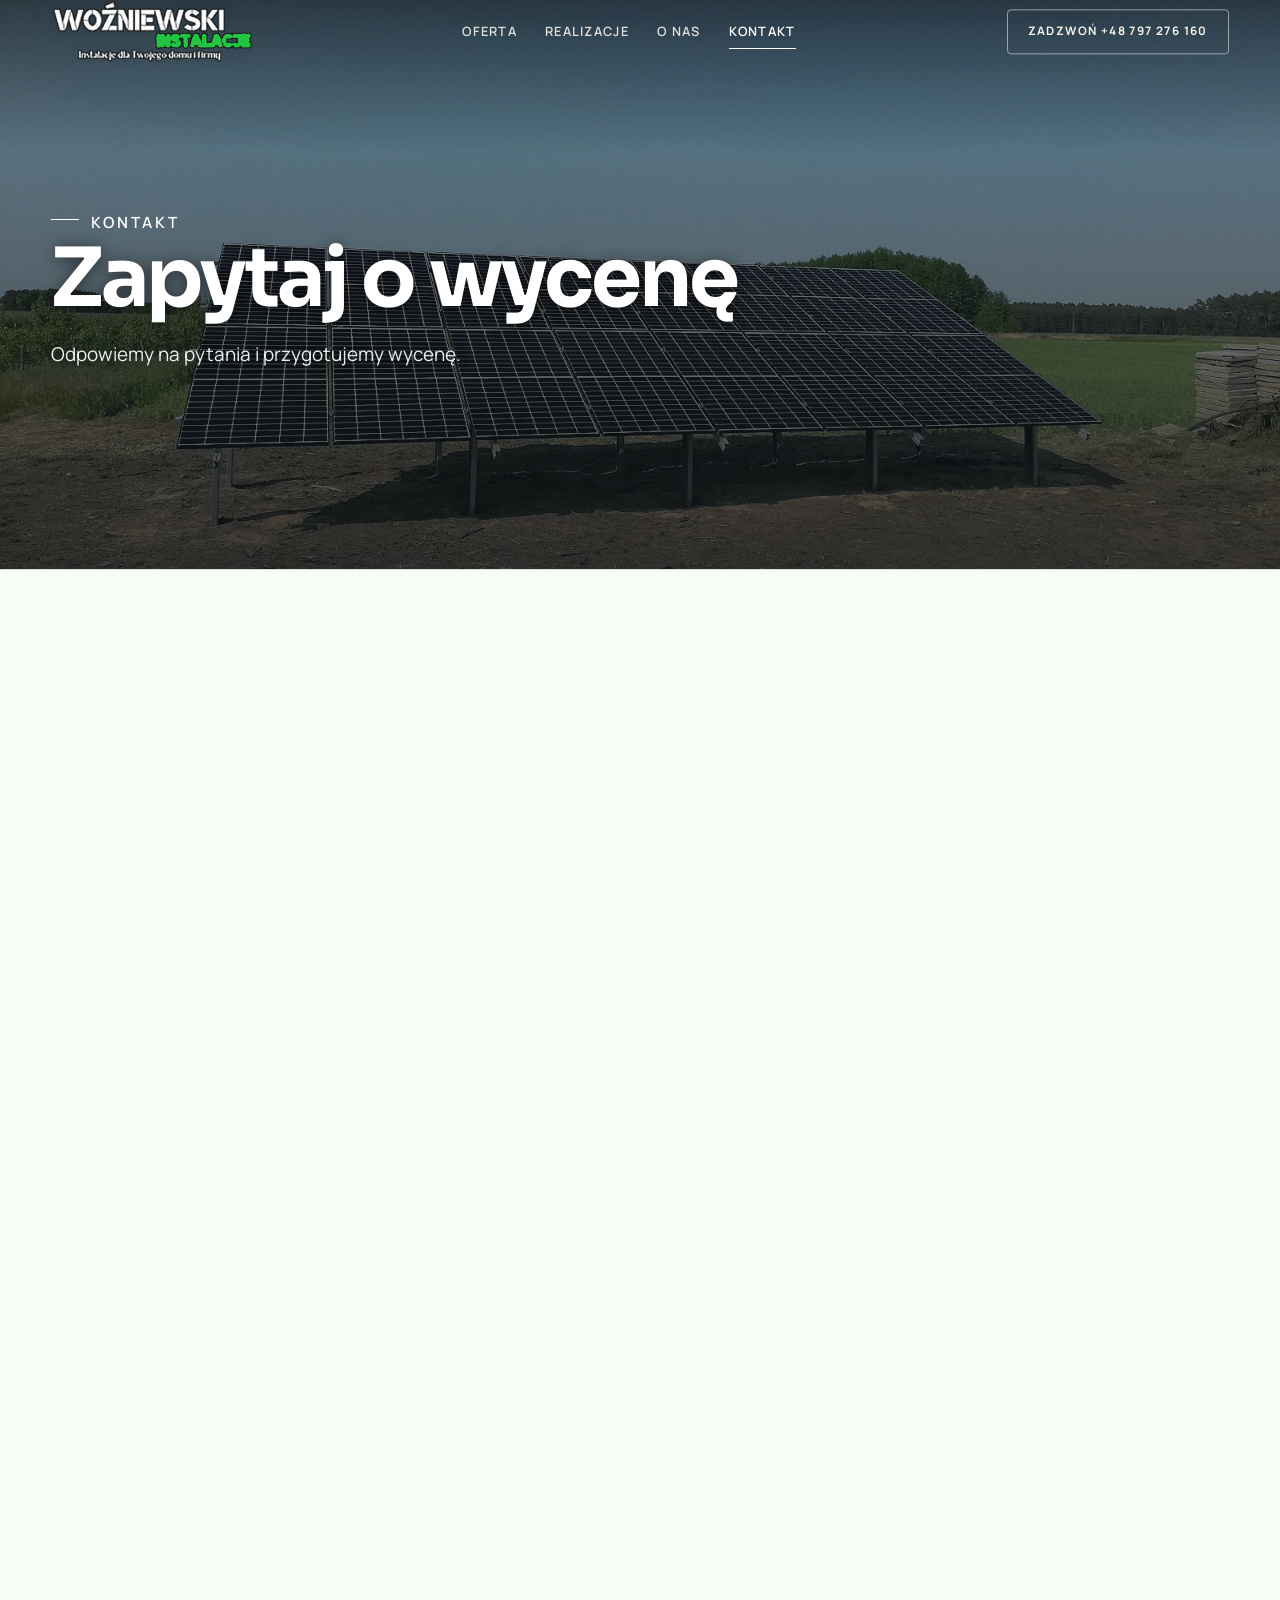
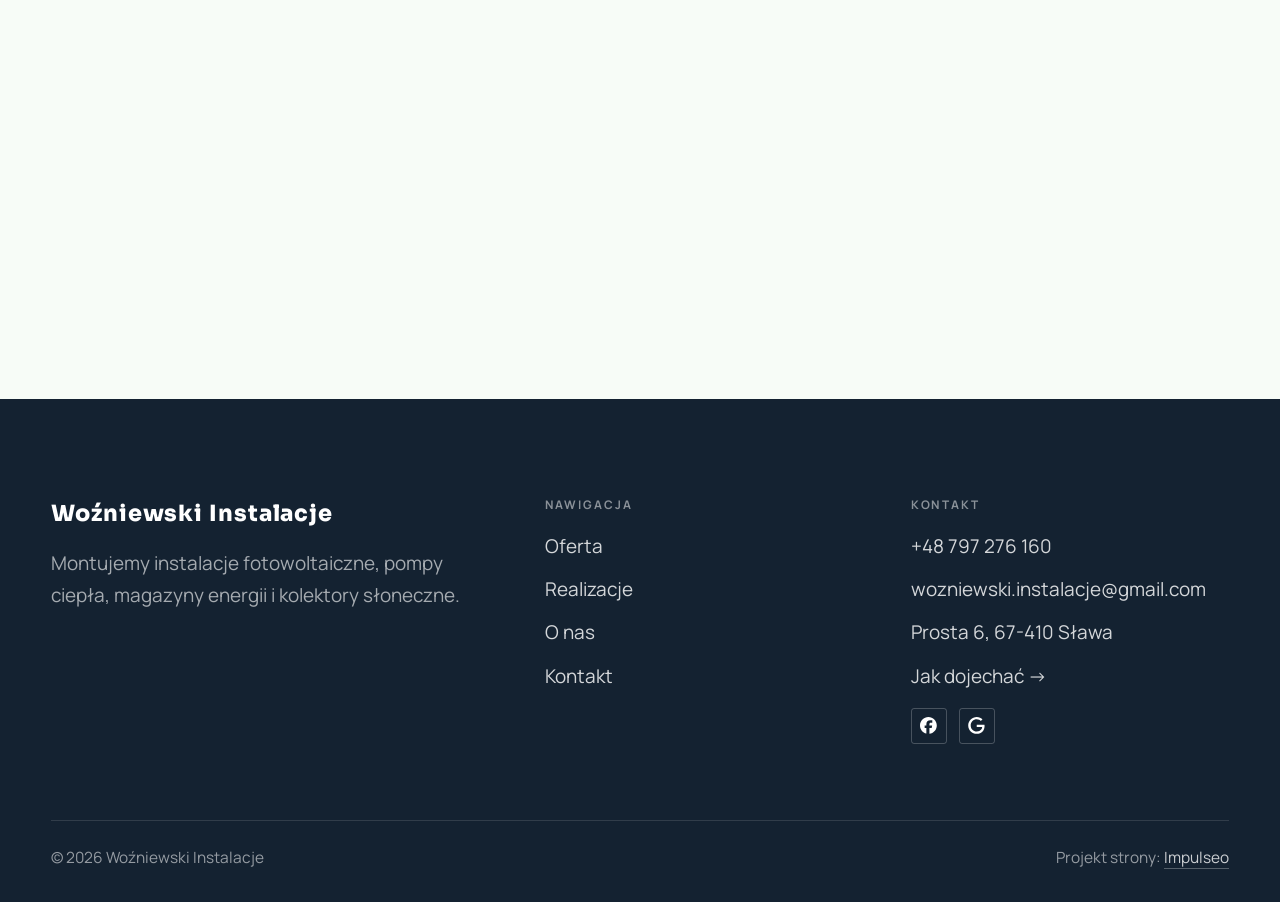
==== kontakt.html @ 1b3722be "Strona demo: wozniewski-instalacje-fotowoltaika-pompy-ciepla-kolektory-sloneczne-ogrzewa" ====
<!DOCTYPE html>
<html lang="pl">
<head>
<meta charset="UTF-8">
<meta name="viewport" content="width=device-width, initial-scale=1.0">
<title>Kontakt - Woźniewski Instalacje</title>
<meta name="description" content="Kontakt Woźniewski Instalacje - Prosta 6, 67-410 Sława">
<link rel="canonical" href="https://kris20032.github.io/wozniewski-instalacje-fotowoltaika-pompy-ciepla-kolektory-sloneczne-ogrzewa/kontakt.html">
<meta name="robots" content="noindex, nofollow">
<meta property="og:type" content="website">
<meta property="og:locale" content="pl_PL">
<meta property="og:site_name" content="Woźniewski Instalacje">
<meta property="og:title" content="Kontakt - Woźniewski Instalacje">
<meta property="og:description" content="Kontakt Woźniewski Instalacje - Prosta 6, 67-410 Sława">
<meta property="og:url" content="https://kris20032.github.io/wozniewski-instalacje-fotowoltaika-pompy-ciepla-kolektory-sloneczne-ogrzewa/kontakt.html">
<meta property="og:image" content="https://kris20032.github.io/wozniewski-instalacje-fotowoltaika-pompy-ciepla-kolektory-sloneczne-ogrzewa/img/og.jpg">
<meta property="og:image:width" content="1200">
<meta property="og:image:height" content="630">
<meta name="twitter:card" content="summary_large_image">
<link rel="preconnect" href="https://fonts.googleapis.com">
<link rel="preconnect" href="https://fonts.gstatic.com" crossorigin>
<link href="https://fonts.googleapis.com/css2?family=Sora:wght@600;700;800&family=Manrope:wght@400;500;600&display=swap" rel="stylesheet">
<link rel="stylesheet" href="assets/styles.css?v=8c562452">
</head>
<body>

<header class="nav">
  <div class="wrap nav-inner">
    <a class="brand brand-has-logo" href="index.html"><img class="brand-logo" src="img/logo.png" alt="Woźniewski Instalacje" width="656" height="208" decoding="async"></a>
    <nav class="nav-links">
      <a href="oferta.html">Oferta</a>
      <a href="realizacje.html">Realizacje</a>
      <a href="o-nas.html">O nas</a>
      <a href="kontakt.html" class="active" aria-current="page">Kontakt</a>
      <a href="tel:+48797276160" class="btn btn-accent">Zadzwoń +48 797 276 160</a>
    </nav>
    <button class="nav-toggle" aria-label="Menu"><span></span><span></span><span></span></button>
  </div>
</header>

<main>
<section class="pagehead">
  <img src="img/g1.jpg" alt="Woźniewski Instalacje - Zapytaj o wycenę" width="1600" height="1200" decoding="async">
  <div class="wrap">
    <span class="eyebrow">Kontakt</span>
    <h1>Zapytaj o wycenę</h1>
    <p>Odpowiemy na pytania i przygotujemy wycenę.</p>
  </div>
</section>
<section>
  <div class="wrap contact-grid">
    <div class="reveal">
      <span class="eyebrow">Dane kontaktowe</span>
      <h2 style="margin:var(--space-4) 0 var(--space-6)">Woźniewski Instalacje</h2>
      <div class="info-list">
        <div class="info-row"><div class="ic"><svg class="ico-tel" width="16" height="16" viewBox="0 0 24 24" fill="none" aria-hidden="true"><path d="M6.6 10.8a15.5 15.5 0 0 0 6.6 6.6l2.2-2.2a1 1 0 0 1 1-.24 11.4 11.4 0 0 0 3.6.58 1 1 0 0 1 1 1V20a1 1 0 0 1-1 1A17 17 0 0 1 3 4a1 1 0 0 1 1-1h3.5a1 1 0 0 1 1 1c0 1.25.2 2.46.58 3.6a1 1 0 0 1-.25 1l-2.23 2.2Z" fill="currentColor"/></svg></div><div><div class="lbl">Telefon</div><a class="val" href="tel:+48797276160">+48 797 276 160</a></div></div>
        <div class="info-row"><div class="ic"><svg class="ico-mail" width="16" height="16" viewBox="0 0 24 24" fill="none" aria-hidden="true"><rect x="3.2" y="5.5" width="17.6" height="13" rx="1.6" stroke="currentColor" stroke-width="1.6"/><path d="M4 7l8 6 8-6" stroke="currentColor" stroke-width="1.6" stroke-linecap="round" stroke-linejoin="round"/></svg></div><div><div class="lbl">E-mail</div><a class="val" href="mailto:wozniewski.instalacje@gmail.com">wozniewski.instalacje@gmail.com</a></div></div>
        <div class="info-row"><div class="ic"><svg class="ico-pin" width="16" height="16" viewBox="0 0 24 24" fill="none" aria-hidden="true"><path d="M12 21s7-6.1 7-11.5A7 7 0 0 0 5 9.5C5 14.9 12 21 12 21Z" stroke="currentColor" stroke-width="1.6" fill="none"/><circle cx="12" cy="9.5" r="2.4" fill="currentColor"/></svg></div><div><div class="lbl">Adres</div><div class="val">Prosta 6, 67-410 Sława</div></div></div>
      </div>
    </div>
    <div class="reveal">
      <form class="form" action="https://formsubmit.co/wozniewski.instalacje@gmail.com" method="POST">
        <input type="hidden" name="_subject" value="Zapytanie ze strony Woźniewski Instalacje">
        <input type="hidden" name="_captcha" value="false">
        <input type="hidden" name="_template" value="table">
        <div class="fld"><label for="name">Imię / firma</label><input id="name" name="name" type="text" placeholder="np. Jan Kowalski" required></div>
        <div class="fld"><label for="email">E-mail</label><input id="email" name="email" type="email" placeholder="adres@email.pl" required></div>
        <div class="fld"><label for="phone">Telefon</label><input id="phone" name="phone" type="tel" placeholder="+48 ..."></div>
        <div class="fld"><label for="msg">Czego dotyczy zapytanie?</label><textarea id="msg" name="message" placeholder="Napisz krótko, w czym możemy pomóc" required></textarea></div>
        <button type="submit" class="btn btn-accent" style="width:100%;justify-content:center">Wyślij zapytanie <span class="arr">→</span></button>
        <p class="note">Wiadomość trafi bezpośrednio do nas. Można też zadzwonić: +48 797 276 160.</p>
      </form>
    </div>
  </div>
</section>
<section style="padding-top:0">
  <div class="wrap reveal">
    <iframe class="map" title="Woźniewski Instalacje - Sława" src="https://maps.google.com/maps?q=51.8832481%2C16.0622952&z=15&output=embed" loading="lazy" referrerpolicy="no-referrer-when-downgrade"></iframe>
  </div>
</section>
</main>

<footer>
  <div class="wrap">
    <div class="foot-grid">
      <div class="foot-brand">
        <div class="name">Woźniewski Instalacje</div>
        <p>Montujemy instalacje fotowoltaiczne, pompy ciepła, magazyny energii i kolektory słoneczne.</p>
      </div>
      <div class="foot-col">
        <h4>Nawigacja</h4>
        <a href="oferta.html">Oferta</a>
        <a href="realizacje.html">Realizacje</a>
        <a href="o-nas.html">O nas</a>
        <a href="kontakt.html">Kontakt</a>
      </div>
      <div class="foot-col">
        <h4>Kontakt</h4>
        <a href="tel:+48797276160">+48 797 276 160</a>
        <a href="mailto:wozniewski.instalacje@gmail.com">wozniewski.instalacje@gmail.com</a>
        <p>Prosta 6, 67-410 Sława</p>
        <a href="https://maps.google.com/?cid=12516394094490954286&g_mp=Cidnb29nbGUubWFwcy5wbGFjZXMudjEuUGxhY2VzLlNlYXJjaFRleHQQAhgEIAA" target="_blank" rel="noopener">Jak dojechać →</a>
      <div class="foot-soc">
        <a class="soc" href="https://www.facebook.com/profile.php?id=100066319638331" target="_blank" rel="noopener" aria-label="Facebook - Woźniewski Instalacje"><svg viewBox="0 0 24 24" aria-hidden="true" focusable="false"><path d="M9.101 23.691v-7.98H6.627v-3.667h2.474v-1.58c0-4.085 1.848-5.978 5.858-5.978.401 0 .955.042 1.468.103a8.68 8.68 0 0 1 1.141.195v3.325a8.623 8.623 0 0 0-.653-.036 26.805 26.805 0 0 0-.733-.009c-.707 0-1.259.096-1.675.309a1.686 1.686 0 0 0-.679.622c-.258.42-.374.995-.374 1.752v1.297h3.919l-.386 2.103-.287 1.564h-3.246v8.245C19.396 23.238 24 18.179 24 12.044c0-6.627-5.373-12-12-12s-12 5.373-12 12c0 5.628 3.874 10.35 9.101 11.647Z" fill="currentColor"/></svg></a>
        <a class="soc" href="https://maps.google.com/?cid=12516394094490954286&g_mp=Cidnb29nbGUubWFwcy5wbGFjZXMudjEuUGxhY2VzLlNlYXJjaFRleHQQAhgEIAA" target="_blank" rel="noopener" aria-label="Google - Woźniewski Instalacje"><svg viewBox="0 0 24 24" aria-hidden="true" focusable="false"><path d="M12.48 10.92v3.28h7.84c-.24 1.84-.853 3.187-1.787 4.133-1.147 1.147-2.933 2.4-6.053 2.4-4.827 0-8.6-3.893-8.6-8.72s3.773-8.72 8.6-8.72c2.6 0 4.507 1.027 5.907 2.347l2.307-2.307C18.747 1.44 16.133 0 12.48 0 5.867 0 .307 5.387.307 12s5.56 12 12.173 12c3.573 0 6.267-1.173 8.373-3.36 2.16-2.16 2.84-5.213 2.84-7.667 0-.76-.053-1.467-.173-2.053H12.48z" fill="currentColor"/></svg></a>
      </div>
      </div>
    </div>
    <div class="foot-bot">
      <span>© 2026 Woźniewski Instalacje</span>
      <span>Projekt strony: <a class="foot-credit" href="https://impulseo.pl" target="_blank" rel="noopener">Impulseo</a></span>
    </div>
  </div>
</footer>
<div class="sticky-call"><a class="sc-call" href="tel:+48797276160"><svg class="ico-tel" width="16" height="16" viewBox="0 0 24 24" fill="none" aria-hidden="true"><path d="M6.6 10.8a15.5 15.5 0 0 0 6.6 6.6l2.2-2.2a1 1 0 0 1 1-.24 11.4 11.4 0 0 0 3.6.58 1 1 0 0 1 1 1V20a1 1 0 0 1-1 1A17 17 0 0 1 3 4a1 1 0 0 1 1-1h3.5a1 1 0 0 1 1 1c0 1.25.2 2.46.58 3.6a1 1 0 0 1-.25 1l-2.23 2.2Z" fill="currentColor"/></svg> Zadzwoń</a><a class="sc-quote" href="kontakt.html">Zadzwoń po wycenę</a></div>
<div class="demo-wazne" data-do="2026-09-18" data-cykl="3" hidden><svg class="dw-ico" width="13" height="13" viewBox="0 0 24 24" fill="none" aria-hidden="true"><circle cx="12" cy="12" r="8.6" stroke="currentColor" stroke-width="1.8"/><path d="M12 7.2V12l3.3 2" stroke="currentColor" stroke-width="1.8" stroke-linecap="round"/></svg><span class="dw-txt"></span></div>

<script src="assets/main.js"></script>
</body>
</html>
---- assets/styles.css ----
/* ============================================================
   STOLBASZ — premium, architektoniczny B2B fit-out
   Jasna paleta, zero brązu. System wg premium-web-craft.
   Projekt strony: Impulseo (impulseo.pl)
   ============================================================ */

:root{
  /* PALETA — jasna, architektoniczna, chłodna */
  --paper:#f5f7fa;          /* główne tło */
  --paper-2:#e7edf3;        /* sekcje alternatywne (chłodny jasny szary) */
  --paper-3:#e7edf3;        /* delikatne wypełnienia */
  --ink:#142231;            /* tekst główny — chłodny grafit */
  --ink-soft:#2c3e52;       /* nagłówki drugorzędne */
  --muted:#697785;          /* tekst poboczny */
  --line:rgba(20,34,49,.12);/* hairline */
  --accent:#e8a00c;         /* stonowany petrol-slate — jedyny akcent */
  --accent-d:#c47f06;
  --accent-soft:rgba(232,160,12,.10);
  --dark:#142231;           /* sekcje ciemne (stopka/CTA) */

  /* HOVER ZDJĘĆ — JEDEN standard dla całego silnika (decyzja K. 04.08.2026, artefakt z wariantami).
     AKTUALNE (K.+Szymon 09.08.2026, wybór z artefaktu 6 wariantów): zoom 1.05 przy 1.4s -
     przy tak długim czasie mocniejszy kadr NIE skacze, tylko „oddycha". Poprzedni standard
     (1.02 / .55s z 04.08) odbierany jako dynamiczny i szybki.
     Spoczynek lekko przygaszony, ale TYLKO tam, gdzie jest mysz (@media hover:hover) —
     na telefonie zdjęcia zostają w pełnej jasności. */
  --img-zoom:1.05;                   /* K.+Szymon 09.08: wariant F z artefaktu porównawczego */
  --img-rest:brightness(.95) saturate(.99);
  --img-hot:brightness(1.06) saturate(1.05);
  --img-dur:1.4s;                    /* K.+Szymon 09.08 (wariant F): powoli = elegancko */
  --img-ease:cubic-bezier(.16,.84,.44,1);  /* miękki ogon, efekt „oddychania" */

  /* ODSTĘPY — skala 4/8 */
  --space-1:4px; --space-2:8px; --space-3:12px; --space-4:16px; --space-5:24px;
  --space-6:32px; --space-7:48px; --space-8:64px; --space-9:96px; --space-10:128px;

  /* TYPOGRAFIA — fluid clamp() (skala podbita 16.07.2026: większe, czytelniejsze litery — uwaga Adama) */
  --text-sm:clamp(.9rem,.87rem + .12vw,1rem);
  --text-base:clamp(1.08rem,1.04rem + .18vw,1.2rem);
  --text-lg:clamp(1.24rem,1.15rem + .34vw,1.44rem);
  --text-h3:clamp(1.34rem,1.22rem + .55vw,1.66rem);
  --text-h2:clamp(2.1rem,1.66rem + 2.1vw,3.1rem);
  --text-h1:clamp(2.9rem,2.1rem + 4vw,5.1rem);

  /* PROMIENIE — architektoniczne, raczej ostre */
  --r-sm:3px; --r-md:6px; --r-lg:10px;

  /* RUCH */
  --ease:cubic-bezier(.25,.46,.45,.94); --dur:.24s;

  /* CIENIE — miękkie, warstwowe */
  --sh-sm:0 1px 2px rgba(16,24,32,.04), 0 2px 8px rgba(16,24,32,.05);
  --sh-md:0 2px 6px rgba(16,24,32,.05), 0 12px 28px -8px rgba(16,24,32,.12);
  --sh-lg:0 6px 14px rgba(16,24,32,.07), 0 26px 56px -18px rgba(16,24,32,.22);

  --hairline:1px solid var(--line);

  --font-display:'Sora','Manrope',sans-serif;
  --font-body:'Manrope',sans-serif;
}

*{box-sizing:border-box;margin:0;padding:0}
html{scroll-behavior:smooth}
body{
  font-family:var(--font-body);
  font-size:var(--text-base);
  line-height:1.65;
  color:var(--ink);
  background:var(--paper);
  -webkit-font-smoothing:antialiased;
  text-rendering:optimizeLegibility;
}
img{max-width:100%;height:auto;display:block}  /* height:auto = width/height z atrybutów trzyma proporcje (TOP#12) */
a{color:inherit;text-decoration:none}

.wrap{width:min(92%,1180px);margin-inline:auto}
section{padding-block:clamp(52px,6.5vw,96px)}

h1,h2,h3{font-family:var(--font-display);font-weight:700;line-height:1.08;letter-spacing:-.02em;color:var(--ink)}
h1{font-size:var(--text-h1);letter-spacing:-.035em}
h2{font-size:var(--text-h2);letter-spacing:-.025em}
h3{font-size:var(--text-h3)}
/* MIARA — długość wiersza. WCAG 2.2 SC 1.4.8: max 80 znaków; Butterick: 45–90.
   68ch daje realnie 72–78 znaków polskiego tekstu, czyli z zapasem pod granicą.
   Wcześniej limit miał TYLKO <p> — <li>, <blockquote> i <dd> nie miały żadnego,
   i to jedyny powód, dla którego 23 bloki na dwóch oddanych stronach jadą po
   83–106 znaków w wierszu (pomiar 07.08.2026, bramka `miara`).
   ⚠️ Listy i definicje ograniczamy TYLKO bez klasy: `ul`/`ol` z klasą to u nas
   układ (siatki kafli, menu), a nie tekst ciągły — tam miarę wyznacza układ. */
/* 60ch, nie 68ch (K. 10.08): po zmianie fontów na węższe kroje (DM Sans i spółka)
   w 68ch mieściło się ~90 znaków - bramka pikselowa słusznie zgłaszała przekroczenie
   granicy 80. Pomiar na żywej przeglądarce: 60ch = 90 znaków, 53ch = ~78 znaków, czyli normę WCAG 1.4.8. */
:root{ --miara:53ch }
p{max-width:min(100%,var(--miara))}
blockquote,
ul:not([class])>li, ol:not([class])>li,
dl:not([class])>dd{max-width:min(100%,var(--miara))}

/* ⚠️ Świadomie BEZ wyjątku `.tile p,.card p,.svc p{max-width:none}`, choć nasuwa się sam:
   te akapity BYŁY już ograniczone (stare `p{max-width:65ch}`), więc „wyjątek" nie odblokowałby
   niczego nowego — tylko ROZLUŹNIŁ stan sprzed zmiany na wszystkich demach naraz.
   `figcaption` żadna z reguł wyżej nie dotyczy, więc też nie potrzebuje zwolnienia. */

/* ŁAMANIE. `balance` wyrównuje długości wierszy w nagłówku, `pretty` pilnuje ostatniego
   wiersza akapitu, żeby nie został w nim jeden wyraz. Obsługiwane od Chrome 117 /
   Safari 17.5; starsze przeglądarki po prostu ignorują tę własność.
   `text-wrap:pretty` nie występowało dotąd ANI RAZ w silniku ani w repo klientów. */
h1,h2,h3,.lead,.lede{text-wrap:balance}
p,li,blockquote,dd{text-wrap:pretty}

.eyebrow{
  font-family:var(--font-body);
  font-size:var(--text-sm);
  font-weight:600;
  letter-spacing:.18em;
  text-transform:uppercase;
  color:var(--accent);
  display:inline-flex;align-items:center;gap:var(--space-3);
}
/* flex:none + margin-top = kreska trzyma się PIERWSZEJ linii. Wcześniej align-items:center
   centrowało ją względem całego bloku i przy zawinięciu (długi kicker typu
   „…WNĘTRZ · LESZNO · OD 2019") druga linia lądowała z brzydkim wcięciem. */
.eyebrow{align-items:flex-start}
.eyebrow>*,.eyebrow{text-wrap:balance}   /* dlugi kicker lamal sie na sierote typu samo „2019" w drugiej linii */
.eyebrow::before{content:"";width:28px;height:1px;background:var(--accent);display:inline-block;flex:none;margin-top:.62em}

.muted{color:var(--muted)}
.lead{font-size:var(--text-lg);line-height:1.55;color:var(--ink-soft);max-width:50ch}

/* ---------- BUTTONS ---------- */
.btn{
  display:inline-flex;align-items:center;gap:var(--space-2);
  font-weight:600;font-size:var(--text-sm);letter-spacing:.02em;
  padding:var(--space-4) var(--space-6);
  border-radius:var(--r-sm);
  transition:transform var(--dur) var(--ease),box-shadow var(--dur) var(--ease),background var(--dur) var(--ease);
  cursor:pointer;border:1px solid transparent;
}
.btn-accent{background:var(--accent);color:#fff;box-shadow:var(--sh-sm)}
.btn-accent:hover{background:var(--accent-d);transform:translateY(-2px);box-shadow:var(--sh-md)}
.btn-accent:active{transform:translateY(0);box-shadow:var(--sh-sm)}
.btn-ghost{background:transparent;color:var(--ink);border-color:var(--line)}
.btn-ghost:hover{border-color:var(--accent);color:var(--accent);transform:translateY(-2px)}
.btn-light{background:#fff;color:var(--ink);box-shadow:var(--sh-sm)}
.btn-light:hover{transform:translateY(-2px);box-shadow:var(--sh-md)}
.btn .arr{transition:transform var(--dur) var(--ease)}
.btn:hover .arr{transform:translateX(4px)}

/* ---------- NAV ---------- */
.nav{
  position:sticky;top:0;z-index:50;
  background:color-mix(in srgb,var(--paper) 88%,transparent);
  backdrop-filter:saturate(140%) blur(10px);
  border-bottom:var(--hairline);
}
.nav-inner{display:flex;align-items:center;justify-content:space-between;gap:var(--space-5);height:72px}
/* ANTY-NACHODZENIE (K. 05.08.2026): długa nazwa firmy + przycisk z pełnym numerem nie mieściły się w pasku
   i flex ściskał linki PONIŻEJ ich treści - "Kontakt" wchodził na ramkę "Zadzwoń +48 ...". Teraz ustępuje
   nazwa marki (skrót wielokropkiem), a menu i przycisk nigdy się nie kurczą ani nie zachodzą na siebie. */
.brand{display:flex;flex-direction:column;line-height:1;min-width:0;flex:0 1 auto}
.brand .name{font-family:var(--font-display);font-weight:800;font-size:1.35rem;letter-spacing:.04em;white-space:nowrap;overflow:hidden;text-overflow:ellipsis}
.brand .sub{font-size:.62rem;letter-spacing:.34em;text-transform:uppercase;color:var(--muted);margin-top:5px;white-space:nowrap;overflow:hidden;text-overflow:ellipsis}
.nav-links{display:flex;align-items:center;gap:var(--space-6);flex:0 0 auto}
.nav-links a{font-size:var(--text-sm);font-weight:500;color:var(--ink-soft);position:relative;padding-block:4px;white-space:nowrap;transition:color var(--dur) var(--ease)}
.nav-links a::after{content:"";position:absolute;left:0;bottom:0;width:0;height:1.5px;background:var(--accent);transition:width var(--dur) var(--ease)}
.nav-links a:hover,.nav-links a.active{color:var(--ink)}
.nav-links a:hover::after,.nav-links a.active::after{width:100%}
.nav-links .btn{padding:var(--space-2) var(--space-5)}
/* przyciski w nav: właściwy kolor (przebij .nav-links a) + bez podkreślenia */
.nav-links a.btn-accent{color:#fff}
.nav-links a.btn-ghost,.nav-links a.btn-light{color:var(--ink)}
/* CTA w pasku: NIE podkreślenie spod linków menu, ale ten sam przelatujący błysk,
   co na wszystkich innych przyciskach (zgłoszenie K. 13.08.2026 - „na hero jest efekt
   światła przechodzącego przez przycisk, na navbarze go nie ma, a mają być identyczne").
   Reguła `.nav-links a::after` jest silniejsza od `.btn::after`, więc trzeba jej
   geometrię wyzerować i wpisać połysk z nazwy - samo `display:none` gasiło efekt. */
.nav-links a.btn::after{
  display:block;content:"";position:absolute;inset:0;z-index:-1;pointer-events:none;
  width:auto;height:auto;border-radius:inherit;   /* kasuje geometrię podkreślenia (width:0;height:1.5px) */
  background:linear-gradient(100deg,transparent 32%,rgba(255,255,255,.20) 50%,transparent 68%);
  translate:-120% 0}
@media (prefers-reduced-motion:no-preference){
  .nav-links a.btn:hover::after{translate:120% 0;transition:translate .75s var(--mt-ease,cubic-bezier(.16,.84,.44,1))}
}
.nav-toggle{display:none;background:none;border:none;cursor:pointer;flex-direction:column;gap:5px;padding:8px}
.nav-toggle span{width:24px;height:2px;background:var(--ink);transition:var(--dur)}
/* Ciasny zakres MIĘDZY menu mobilnym a pełnym pulpitem: zbijamy odstępy i nazwę marki,
   żeby wszystko zmieściło się naturalnie, zanim w ogóle dojdzie do skracania wielokropkiem. */
@media(max-width:1280px) and (min-width:921px){
  .nav-links{gap:var(--space-4)}
  .nav-links .btn{padding:var(--space-2) var(--space-4)}
  .brand .name{font-size:1.15rem}
}

/* ---------- HERO (split) ---------- */
.hero{position:relative;overflow:hidden;border-bottom:var(--hairline)}
.hero-grid{display:grid;grid-template-columns:1.05fr .95fr;gap:clamp(24px,4vw,60px);align-items:center;
  padding-block:clamp(36px,4.5vw,64px)}
.hero-copy .eyebrow{margin-bottom:var(--space-5)}
.hero-copy h1{margin-bottom:var(--space-5)}
.hero-copy .lead{margin-bottom:var(--space-7)}
.hero-actions{display:flex;flex-wrap:wrap;gap:var(--space-4)}
.hero-art{position:relative;aspect-ratio:4/3;border-radius:var(--r-lg);overflow:hidden;box-shadow:var(--sh-lg)}
.hero-art img{width:100%;height:100%;object-fit:cover}
.hero-art::after{content:"";position:absolute;inset:0;background:linear-gradient(180deg,transparent 55%,rgba(18,24,28,.28))}
.hero-badge{position:absolute;left:var(--space-5);bottom:var(--space-5);z-index:2;
  background:rgba(252,252,251,.94);backdrop-filter:blur(4px);
  border-radius:var(--r-md);padding:var(--space-4) var(--space-5);box-shadow:var(--sh-md);max-width:78%}
.hero-badge strong{display:block;font-family:var(--font-display);font-size:1rem;letter-spacing:-.01em}
.hero-badge span{font-size:var(--text-sm);color:var(--muted)}

/* ---------- HERO duży / kinowy (strona główna) ---------- */
.hero-cine{position:relative;min-height:clamp(560px,82vh,840px);min-height:clamp(560px,82svh,840px);display:flex;align-items:center;overflow:hidden;border-bottom:var(--hairline)}
.hero-cine>img{position:absolute;inset:0;width:100%;height:100%;object-fit:cover;z-index:0}
.hero-cine::after{content:"";position:absolute;inset:0;z-index:1;
  background:linear-gradient(95deg,rgba(13,18,23,.86) 0%,rgba(13,18,23,.64) 32%,rgba(13,18,23,.24) 62%,rgba(13,18,23,.04) 100%)}
.hero-cine .wrap{position:relative;z-index:2;padding-block:var(--space-8)}
.hero-cine .hero-copy{max-width:660px}
.hero-cine .eyebrow{color:#fff;margin-bottom:var(--space-5)}
.hero-cine .eyebrow::before{background:#fff}
.hero-cine h1{color:#fff;margin-bottom:var(--space-5);font-size:clamp(2.9rem,2rem + 4.4vw,5.2rem);text-wrap:balance}
.hero-cine .lead{color:rgba(255,255,255,.92);max-width:48ch;margin-bottom:var(--space-7)}
.hero-cine .hero-actions{display:flex;flex-wrap:wrap;gap:var(--space-4)}
/* NISKIE OKNO (laptop z dokiem i paskami przeglądarki ma ~700-780 px wysokości widoku):
   H1 do 5.2rem + długi lead nie mieściły się i przyciski wypadały POD krawędź ekranu -
   klient widział stronę bez ani jednego CTA. Skalujemy w dół, zamiast przycinać treść. */
@media(min-width:821px) and (max-height:820px){
  .hero-cine{min-height:clamp(520px,94svh,780px)}
  .hero-cine .wrap{padding-block:var(--space-6)}
  .hero-cine h1{font-size:clamp(2.2rem,1.5rem + 2.6vw,3.6rem);margin-bottom:var(--space-4)}
  .hero-cine .eyebrow{margin-bottom:var(--space-4)}
  .hero-cine .lead{margin-bottom:var(--space-5);max-width:44ch}
}
@media(max-width:680px){
  .hero-cine{min-height:clamp(520px,76vh,640px);min-height:clamp(520px,76svh,640px);align-items:flex-end}
  .hero-cine::after{background:linear-gradient(0deg,rgba(13,18,23,.9) 6%,rgba(13,18,23,.45) 55%,rgba(13,18,23,.25) 100%)}
  .hero-cine .wrap{padding-bottom:var(--space-9)}
  /* TELEFON (~90% oglądających): lead potrafił zająć 8 linii i zepchnąć CTA poza pierwszy ekran.
     Zwężamy interlinię i skalę - treści nie ucinamy, bo to ona sprzedaje. */
  .hero-cine .lead{font-size:.98rem;line-height:1.5;margin-bottom:var(--space-5)}
  .hero-cine .eyebrow{font-size:.72rem;letter-spacing:.13em;margin-bottom:var(--space-4)}
  .hero-cine .eyebrow::before{width:20px}
  .hero-cine h1{margin-bottom:var(--space-4)}
}

/* full-bleed hero variant (podstrony) */
.pagehead{position:relative;min-height:46vh;min-height:46svh;display:flex;align-items:flex-end;overflow:hidden;border-bottom:var(--hairline)}
.pagehead img{position:absolute;inset:0;width:100%;height:100%;object-fit:cover}
/* 10.08.2026 (decyzja K.): mocniejsze przyciemnienie + cień pod tekstem. Bramka mierzyła na
   nagłówkach podstron 3,38-3,43:1 przy wymaganych 4,5 — jasne zdjęcie (hala, śnieg, niebo)
   podchodziło pod biały tekst. Zdjęcia klientów są różne, więc kontrast musi dawać WARSTWA,
   a nie szczęśliwy dobór kadru. */
.pagehead::after{content:"";position:absolute;inset:0;background:linear-gradient(180deg,rgba(18,24,28,.40),rgba(18,24,28,.76))}
.pagehead .wrap{position:relative;z-index:2;padding-block:var(--space-9);color:#fff}
.pagehead h1{color:#fff;max-width:18ch;text-shadow:0 2px 16px rgba(0,0,0,.55)}
.pagehead .eyebrow{color:#fff}
.pagehead .eyebrow::before{background:#fff}
.pagehead p{color:rgba(255,255,255,.92);margin-top:var(--space-4);max-width:54ch;text-shadow:0 1px 12px rgba(0,0,0,.5)}

/* ---------- STRIP (pasek skrótów / liczby) ---------- */
.strip{background:var(--dark);color:#fff}
/* PASEK HASEŁ — standard 04.08.2026 (decyzja K.): 5 haseł w JEDNYM rzędzie, tekst WYŚRODKOWANY,
   węższe marginesy boczne niż reszta strony (pasek ma iść szerzej), równe wysokości kolumn. */
.strip .wrap{width:min(96%,1440px);display:grid;grid-template-columns:repeat(5,1fr);
  gap:var(--space-5);padding-block:var(--space-7);align-items:stretch}
.strip .item .k{font-family:var(--font-display);font-size:clamp(1.05rem,.82rem + .85vw,1.55rem);
  font-weight:800;letter-spacing:-.02em;color:#fff;line-height:1.18;text-wrap:balance}
.strip .item .v{font-size:var(--text-sm);color:rgba(255,255,255,.66);margin-top:var(--space-2);line-height:1.4}
.strip .item{border-left:2px solid var(--accent);padding-inline:var(--space-4);
  text-align:center;display:flex;flex-direction:column;justify-content:center}
/* liczba kolumn = liczba haseł, żeby ostatnie nie zostawało samo w drugim rzędzie.
   Klasę n-N nadaje multipage.py; domyślnie (bez klasy) pasek jest 5-kolumnowy. */
.strip.n-2 .wrap{grid-template-columns:repeat(2,1fr)}
.strip.n-3 .wrap{grid-template-columns:repeat(3,1fr)}
.strip.n-4 .wrap{grid-template-columns:repeat(4,1fr);gap:var(--space-6)}
.strip.n-4 .item .k{font-size:clamp(1.3rem,1rem + 1.1vw,2rem)}
.strip.n-6 .wrap{grid-template-columns:repeat(6,1fr);gap:var(--space-4)}
.strip.n-6 .item .k{font-size:clamp(.98rem,.8rem + .7vw,1.35rem)}
/* równe łamanie: zamiast "długa linia + jedno słowo" obie linie zbliżonej długości */
.strip .item .k{text-wrap:balance}

/* ---------- SECTION HEAD ---------- */
.head{max-width:48rem;margin-bottom:var(--space-8)}
.head.center{margin-inline:auto;text-align:center}
.head .eyebrow{margin-bottom:var(--space-4)}
.head h2{margin-bottom:var(--space-4)}
.head p{color:var(--muted);font-size:var(--text-lg);line-height:1.55}
.head.center p{margin-inline:auto}

/* ---------- INTRO SPLIT ---------- */
.split{display:grid;grid-template-columns:.92fr 1.08fr;gap:clamp(28px,5vw,80px);align-items:center}
.split.rev{grid-template-columns:1.08fr .92fr}
.split.rev .split-art{order:-1}
.split-art{position:relative;aspect-ratio:5/4;border-radius:var(--r-lg);overflow:hidden;box-shadow:var(--sh-lg)}
.split-art img{width:100%;height:100%;object-fit:cover}
.split-copy h2{margin-bottom:var(--space-5)}
.split-copy p+p{margin-top:var(--space-4)}
.split-copy .btn{margin-top:var(--space-6)}

/* ---------- SERVICES (zakres) ---------- */
.svc-grid{display:grid;grid-template-columns:repeat(auto-fit,minmax(280px,1fr));gap:var(--space-5)}
.svc{background:#fff;border:var(--hairline);border-radius:var(--r-md);padding:var(--space-7) var(--space-6);
  transition:transform var(--dur) var(--ease),box-shadow var(--dur) var(--ease),border-color var(--dur) var(--ease);
  position:relative;overflow:hidden}
.svc::before{content:"";position:absolute;left:0;top:0;width:3px;height:0;background:var(--accent);transition:height var(--dur) var(--ease)}
.svc:hover{transform:translateY(-4px);box-shadow:var(--sh-md);border-color:transparent}
.svc:hover::before{height:100%}
.svc .ic{font-family:var(--font-display);font-size:.8rem;font-weight:700;letter-spacing:.12em;color:var(--accent);margin-bottom:var(--space-4)}
.svc h3{margin-bottom:var(--space-3);font-size:1.22rem}
.svc p{color:var(--muted);font-size:var(--text-base);line-height:1.6}

/* big detailed service rows */
.svc-row{display:grid;grid-template-columns:.8fr 1.2fr;gap:clamp(20px,4vw,60px);align-items:center;padding-block:var(--space-8)}
.svc-row+.svc-row{border-top:var(--hairline)}
.svc-row.rev{grid-template-columns:1.2fr .8fr}
/* Naprzemienny układ wierszy oferty: co drugi wiersz ma zdjęcie po PRAWEJ.
   Było `order:-1` — martwy kod, bo zdjęcie i tak jest pierwszym dzieckiem w HTML,
   więc wszystkie wiersze wyglądały identycznie (zdjęcie zawsze z lewej), a `rev`
   zmieniało tylko szerokość kolumn. Znalezione 29.07.2026 przy różnicowaniu kierunków
   animacji (pomiar pozycji: art.mid 390/502 przy row.mid 756 — zawsze lewa strona). */
.svc-row.rev .svc-row-art{order:2}
.svc-row-art{aspect-ratio:4/3;border-radius:var(--r-md);overflow:hidden;box-shadow:var(--sh-md)}
.svc-row-art img{width:100%;height:100%;object-fit:cover}
.svc-row h3{font-size:1.5rem;margin-bottom:var(--space-4)}
.svc-row .num{font-family:var(--font-display);font-size:.85rem;font-weight:700;letter-spacing:.14em;color:var(--accent);display:block;margin-bottom:var(--space-3)}
.svc-row ul{list-style:none;margin-top:var(--space-4);display:flex;flex-direction:column;gap:var(--space-2)}
.svc-row li{position:relative;padding-left:var(--space-5);color:var(--muted);font-size:var(--text-base)}
.svc-row li::before{content:"";position:absolute;left:0;top:.62em;width:8px;height:1px;background:var(--accent)}

/* ---------- GALLERY (realizacje) ---------- */
.gallery{display:grid;grid-template-columns:repeat(12,1fr);gap:var(--space-4);grid-auto-rows:200px}
/* GALERIA MASONRY — pionowe zdjęcia (portrety beauty/wellness) bez przycinania: kolumny, height auto */
.gallery-masonry{column-count:3;column-gap:var(--space-4)}
@media(max-width:900px){.gallery-masonry{column-count:2}}
@media(max-width:560px){.gallery-masonry{column-count:1}}
.gallery-masonry .m-tile{break-inside:avoid;margin:0 0 var(--space-4);padding:0;position:relative;overflow:hidden;border-radius:var(--r-md);border:1px solid var(--line)}
.gallery-masonry .m-tile img{width:100%;height:auto;display:block}
.gallery-masonry .m-tile .cap{position:absolute;left:0;right:0;bottom:0;padding:var(--space-4);color:#fff;background:linear-gradient(0deg,rgba(0,0,0,.55),transparent);font-size:var(--text-sm)}
.gallery-masonry .m-tile .cap small{display:block;font-weight:400;opacity:.78;letter-spacing:.04em;text-transform:uppercase;font-size:.66rem;margin-top:3px}
.tile{position:relative;overflow:hidden;border-radius:var(--r-md);box-shadow:var(--sh-sm);
  transition:transform var(--dur) var(--ease),box-shadow var(--dur) var(--ease)}
.tile img{width:100%;height:100%;object-fit:cover;
  transition:transform var(--img-dur) var(--img-ease),filter var(--img-dur) var(--img-ease)}
.tile:hover{box-shadow:var(--sh-md)}
.tile .cap{position:absolute;left:0;right:0;bottom:0;padding:var(--space-5) var(--space-4) var(--space-4);
  /* mocniejszy spad + cien pod tekstem: na JASNYCH zdjeciach klienta (biale fronty, sciany)
     slaby gradient dawal kontrast ~1.5:1 zamiast wymaganych 3.6:1 (bramka wygladu, 10.08.2026) */
  background:linear-gradient(transparent 10%,rgba(18,24,28,.55) 40%,rgba(18,24,28,.88) 68%,rgba(18,24,28,.99));color:#fff;
  text-shadow:0 1px 2px rgba(0,0,0,.85),0 2px 10px rgba(0,0,0,.55);
  font-size:var(--text-sm);font-weight:600;letter-spacing:.01em;
  opacity:0;transform:translateY(8px);transition:var(--dur) var(--ease)}
.tile:hover .cap{opacity:1;transform:translateY(0)}
.tile .cap small{display:block;font-weight:400;opacity:.78;letter-spacing:.04em;text-transform:uppercase;font-size:.66rem;margin-top:3px}
/* bento spans */
.t-wide{grid-column:span 6}
.t-tall{grid-column:span 6;grid-row:span 2}
.t-std{grid-column:span 6}
.t-third{grid-column:span 4}
.t-two3{grid-column:span 8}

/* ---------- TRUST / WIARYGODNOŚĆ ---------- */
.trust{background:var(--paper-2)}
.trust-grid{display:grid;grid-template-columns:repeat(auto-fit,minmax(240px,1fr));gap:var(--space-5);margin-top:var(--space-7)}
.trust-card{background:#fff;border-radius:var(--r-md);padding:var(--space-7) var(--space-6);box-shadow:var(--sh-sm);border-top:3px solid var(--accent)}
.trust-card .big{font-family:var(--font-display);font-size:clamp(1.8rem,1.3rem + 1.6vw,2.6rem);font-weight:800;letter-spacing:-.02em;color:var(--ink);line-height:1}
.trust-card h3{font-size:1.12rem;margin:var(--space-3) 0 var(--space-2)}
.trust-card p{color:var(--muted);font-size:var(--text-base);line-height:1.55}

/* ---------- CTA band ---------- */
.cta{background:var(--dark);color:#fff;position:relative;overflow:hidden}
/* telefon w CTA: na ciemnym tle biały (domyślnie), rodziny z JASNYM tłem CTA
   nadpisują to u siebie - wcześniej kolor siedział w stylu inline i wygrywał z rodziną. */
.cta .btn-ghost-cta{color:#fff;border-color:rgba(255,255,255,.3)}
.cta .wrap{display:grid;grid-template-columns:1.4fr .6fr;gap:var(--space-7);align-items:center;position:relative;z-index:2}
.cta h2{color:#fff;max-width:20ch}
.cta p{color:rgba(255,255,255,.74);margin-top:var(--space-4)}
.cta-actions{display:flex;flex-direction:column;gap:var(--space-3);align-items:flex-start}
.cta::before{content:"";position:absolute;right:-80px;top:-80px;width:360px;height:360px;border-radius:50%;
  background:radial-gradient(circle,var(--accent-soft),transparent 70%)}

/* ---------- CONTACT ---------- */
.contact-grid{display:grid;grid-template-columns:.85fr 1.15fr;gap:clamp(28px,4vw,56px);align-items:start}
.info-list{display:flex;flex-direction:column;gap:var(--space-2)}
.info-row{display:flex;gap:var(--space-4);align-items:flex-start;padding-block:var(--space-4);border-bottom:var(--hairline)}
.info-row .ic{flex:none;width:42px;height:42px;display:grid;place-items:center;border-radius:50%;
  background:var(--accent-soft);color:var(--accent);font-size:1.05rem}
.info-row .lbl{font-size:.72rem;letter-spacing:.14em;text-transform:uppercase;color:var(--muted)}
.info-row .val{font-weight:600;font-size:var(--text-base);margin-top:2px}
.info-row a.val:hover{color:var(--accent)}
.map{border:none;border-radius:var(--r-lg);box-shadow:var(--sh-md);width:100%;height:100%;min-height:380px;filter:grayscale(.2) contrast(1.02)}
.form{background:#fff;border:var(--hairline);border-radius:var(--r-lg);padding:clamp(24px,3vw,40px);box-shadow:var(--sh-sm)}
.form .fld{margin-bottom:var(--space-5)}
.form label{display:block;font-size:var(--text-sm);font-weight:600;margin-bottom:var(--space-2)}
.form input,.form textarea{width:100%;font-family:inherit;font-size:var(--text-base);color:var(--ink);
  padding:var(--space-4);border:var(--hairline);border-radius:var(--r-sm);background:var(--paper);transition:border-color var(--dur)}
.form input:focus,.form textarea:focus{outline:none;border-color:var(--accent);background:#fff}
.form textarea{resize:vertical;min-height:120px}
.form .note{font-size:var(--text-sm);color:var(--muted);margin-top:var(--space-3)}

/* ---------- FOOTER ---------- */
footer{background:var(--dark);color:#fff;padding-block:var(--space-9) var(--space-6)}
.foot-grid{display:grid;grid-template-columns:1.4fr 1fr 1fr;gap:var(--space-7);margin-bottom:var(--space-8)}
.foot-brand .name{font-family:var(--font-display);font-weight:800;font-size:1.4rem;letter-spacing:.04em}
.foot-brand p{color:rgba(255,255,255,.62);margin-top:var(--space-4);font-size:var(--text-base);max-width:38ch}
.foot-col h4{font-size:.74rem;letter-spacing:.16em;text-transform:uppercase;color:rgba(255,255,255,.5);margin-bottom:var(--space-4)}
.foot-col a,.foot-col p{display:block;color:rgba(255,255,255,.82);font-size:var(--text-base);margin-bottom:var(--space-3)}
.foot-col a:hover{color:#fff}
.foot-bot{border-top:1px solid rgba(255,255,255,.12);padding-top:var(--space-5);display:flex;justify-content:space-between;flex-wrap:wrap;gap:var(--space-3);
  font-size:var(--text-sm);color:rgba(255,255,255,.55)}
.foot-bot a:hover{color:#fff}
/* Podpis w stopce = klikalny link do impulseo.pl (31.07.2026). Ma być WIDOCZNIE klikalny,
   ale nie krzyczeć - stąd sam kolor jaśniejszy + delikatne podkreślenie na najeździe. */
.foot-bot a.foot-credit{color:rgba(255,255,255,.78);text-decoration:none;border-bottom:1px solid rgba(255,255,255,.28)}
.foot-bot a.foot-credit:hover{color:#fff;border-bottom-color:#fff}

/* ---------- REVEAL ---------- */
.reveal{opacity:0;transform:translateY(22px);transition:opacity .6s var(--ease),transform .6s var(--ease)}
.reveal.in{opacity:1;transform:none}

/* ---------- RESPONSIVE ---------- */
@media(max-width:920px){
  .hero-grid,.split,.split.rev,.svc-row,.svc-row.rev,.cta .wrap,.contact-grid,.foot-grid{grid-template-columns:1fr}
  .split.rev .split-art,.svc-row.rev .svc-row-art{order:0}
  .hero-art{aspect-ratio:16/10;max-height:420px}
  .strip .wrap,.strip.n-2 .wrap,.strip.n-3 .wrap,.strip.n-4 .wrap,.strip.n-6 .wrap{grid-template-columns:repeat(2,1fr);gap:var(--space-6)}
  .strip .item .k,.strip.n-6 .item .k{font-size:clamp(1.3rem,1.1rem + 1vw,2rem)}
  .gallery{grid-auto-rows:180px}
  .t-wide,.t-tall,.t-std,.t-third,.t-two3{grid-column:span 6}
  .t-tall{grid-row:span 1}
  .cta-actions{flex-direction:row;flex-wrap:wrap}
  .foot-grid{gap:var(--space-6)}
}
@media(max-width:680px){
  .nav-links{position:fixed;inset:72px 0 auto 0;background:var(--paper);flex-direction:column;align-items:stretch;
    gap:0;padding:var(--space-4) 6%;border-bottom:var(--hairline);box-shadow:var(--sh-md);
    transform:translateY(-120%);transition:transform var(--dur) var(--ease)}
  .nav-links.open{transform:translateY(0)}
  .nav-links a{padding-block:var(--space-4);border-bottom:var(--hairline)}
  .nav-links .btn{margin-top:var(--space-3);justify-content:center}
  .nav-toggle{display:flex}
  .strip .wrap,.strip.n-2 .wrap,.strip.n-3 .wrap,.strip.n-4 .wrap,.strip.n-6 .wrap{grid-template-columns:1fr}
  .gallery{grid-template-columns:repeat(6,1fr)}
  .foot-grid{grid-template-columns:1fr}
}
@media(prefers-reduced-motion:reduce){
  /* audyt 09.08 TOP#14: samo skrócenie duration przy animacji INFINITE = stroboskop
     (pętla .01ms miga ekranem); iteration-count:1 gasi pętlę naprawdę. Pseudoelementy
     też - tła hero (gastro/studio) animują ::before/img, blanket na * ich nie łapał. */
  *,*::before,*::after{animation-duration:.01ms!important;animation-iteration-count:1!important;animation-delay:0s!important;transition:none!important}
  .reveal{opacity:1!important;transform:none!important}
  html{scroll-behavior:auto}
}

/* ============================================================
   PREMIUM LAYER — destylat deep-researchu branż (anty-AI, spokój).
   Zmienne STOLBASZ (--accent/--ink/--paper/--line/--dark). Ruch ledwo
   zauważalny, krzywa cubic-bezier(.16,.84,.44,1); prefers-reduced-motion
   pokryte blanketem wyżej. Karty hairline zamiast cieni = #1 sygnał „nie-AI".
   ============================================================ */

/* więcej oddechu między sekcjami (liderzy: 110-130px) */
section{padding-block:clamp(64px,8vw,128px)}

/* 1) Aksamitny reveal — dłuższa, miękka krzywa zamiast „skoku" */
.reveal{transition:opacity .9s cubic-bezier(.16,.84,.44,1),transform .9s cubic-bezier(.16,.84,.44,1);will-change:opacity,transform}
/* stagger TYLKO w galerii (tam pozycja = porządek dzieci) */
.gallery .reveal:nth-child(2){transition-delay:.07s}
.gallery .reveal:nth-child(3){transition-delay:.14s}
.gallery .reveal:nth-child(4){transition-delay:.21s}
.gallery .reveal:nth-child(5){transition-delay:.28s}
.gallery .reveal:nth-child(6){transition-delay:.35s}

/* 2) Hero STATYCZNY na .hero-cine — Ken Burns CAŁKIEM WYŁĄCZONY 26.06 (3. zgłoszenie Szymona).
   GENEZA: animowanie scale na <img> hero z teksturami (cegły/framugi) re-samplinguje obraz
   klatka po klatce → na części ekranów drobne drganie/shimmer = „heroshot się trzęsie".
   translateY usunięto wcześniej, scale-only + will-change/GPU NIE wystarczyły do GWARANCJI gładkości.
   Krzysztof zażądał pewności („make sure, że błąd się nie pojawi") > efekt. Zero animacji = 0% drgania.
   Delikatny zoom zostaje TYLKO w pełnoekranowych hero gastro/studio (hg-bg/hs-bg — tło, inny
   mechanizm, chwalone, nigdy nie zgłaszane). NIE wracać do KB na .hero-cine bez realnego testu
   na sprzęcie klienta — to ryzyko regresji „trzęsienia”. */
/* BEZPIECZNY "wow" na hero = jednorazowy FADE-IN (opacity), nie zoom.
   opacity nie dotyka bitmapy → gładkie na KAŻDYM zdjęciu/ekranie/GPU, zero ryzyka migotania.
   Geometryczny ruch (scale/translate) na .hero-cine jest ZAKAZANY (bramka pilnuje). */
@keyframes heroFade{from{opacity:0}to{opacity:1}}
.hero-cine>img{transform:none;animation:heroFade 1.1s ease-out both}

/* 3) Akcentowy hairline pod nagłówkiem sekcji, który „rysuje się" przy wejściu */
.head h2{position:relative;padding-bottom:18px}
.head h2::after{content:"";position:absolute;left:0;bottom:0;height:1px;width:0;background:var(--accent);transition:width 1s cubic-bezier(.16,.84,.44,1) .15s}
.head.center h2::after{left:50%;transform:translateX(-50%)}
.head.reveal.in h2::after,.head.center.reveal.in h2::after{width:54px}

/* 4) Karty HAIRLINE zamiast cieni/zaokrągleń (najmocniejszy anty-AI detal) */
.svc{background:transparent;border:1px solid var(--line);border-radius:var(--r-sm);box-shadow:none}
.svc:hover{box-shadow:none;border-color:var(--accent);transform:translateY(-3px)}
.trust-card{background:transparent;box-shadow:none;border:1px solid var(--line);border-top:2px solid var(--accent);border-radius:var(--r-sm)}
.tile{box-shadow:none;border-radius:var(--r-sm)}
.tile:hover{box-shadow:none}

/* 5) Sticky-nav kondensuje się po przewinięciu (sygnał dopracowania) */
.nav{transition:box-shadow .4s ease,background .4s ease}
.nav.is-stuck{box-shadow:0 1px 0 var(--line),0 14px 30px -24px rgba(0,0,0,.45)}
.nav-inner{transition:height .35s var(--ease)}
.nav.is-stuck .nav-inner{height:60px}

/* 6) MANIFESTO — pełnoekranowy cytat-bohater (zastępuje generyczne „Dlaczego my") */
.manifesto{background:var(--paper-2);text-align:center}
.manifesto .wrap{max-width:60rem}
.manifesto p{font-family:var(--font-display);font-style:italic;font-size:clamp(1.6rem,1rem + 2.4vw,2.8rem);line-height:1.32;color:var(--ink-soft);margin-inline:auto;max-width:26ch;position:relative;padding-top:var(--space-8)}
.manifesto p::before{content:"";position:absolute;top:0;left:50%;transform:translateX(-50%);width:54px;height:1px;background:var(--accent)}
.manifesto p span{color:var(--accent);font-style:italic}

/* 7) GATEWAYS — 3 duże bramy-zdjęcia (zamiast paska menu usług) */
.gateways{display:grid;grid-template-columns:repeat(3,1fr);gap:var(--space-4)}
.gateway{position:relative;aspect-ratio:3/4;overflow:hidden;border-radius:var(--r-sm);display:block}
.gateway img{width:100%;height:100%;object-fit:cover;
  transition:transform var(--img-dur) var(--img-ease),filter var(--img-dur) var(--img-ease)}
.gateway::after{content:"";position:absolute;inset:0;background:linear-gradient(180deg,transparent 38%,rgba(18,24,28,.74))}
/* ===== HOVER ZDJĘĆ — jedno miejsce dla WSZYSTKICH kafli ze zdjęciem (K. 04.08.2026) ===== */
@media(hover:hover){
  .tile img,.gateway img,.m-tile img{filter:var(--img-rest)}
  .tile:hover img,
  .gateway:hover img,
  .m-tile:hover img{transform:scale(var(--img-zoom));filter:var(--img-hot)}
}
.m-tile img{transition:transform var(--img-dur) var(--img-ease),filter var(--img-dur) var(--img-ease)}
.gateway .g-ttl{position:absolute;left:0;right:0;bottom:0;z-index:2;padding:var(--space-6) var(--space-5);color:#fff;font-family:var(--font-display);font-size:1.45rem;letter-spacing:-.01em;line-height:1.15}
.gateway .g-ttl small{display:block;font-family:var(--font-body);font-size:var(--text-sm);font-weight:400;opacity:.82;letter-spacing:.03em;margin-top:5px}
@media(max-width:760px){.gateways{grid-template-columns:1fr}.gateway{aspect-ratio:16/10}}

/* 8) LOGO klienta w nagłówku (gdy podane --logo) */
/* 52px domyślnie (feedback Bartka 06.07.2026: 40px ginęło, uwaga padła 3x; ~56px sprawdzone na żywym demie anna-borowiec-makeup) */
.brand-logo{height:64px;width:auto;max-width:300px;object-fit:contain;display:block}
.nav.is-stuck .brand-logo{height:52px}
@media(max-width:680px){.brand-logo{height:46px;max-width:210px}}


/* === RWD: nagłówki na wąskich ekranach (dodane 17.07.2026 razem z fixem clamp) ===
   Po przywróceniu działania clamp() dolna granica --text-h1 (2.9rem) rozpychała
   dokument przy długich polskich słowach na telefonach. Tu ją zjeżdżamy. */
@media (max-width:560px){
  :root{
    --text-h1:clamp(1.9rem, 1.15rem + 4.4vw, 2.7rem);
    --text-h2:clamp(1.5rem, 1rem + 3vw, 2.1rem);
  }
  .hero-cine h1{font-size:clamp(1.9rem, 1.15rem + 4.4vw, 2.7rem)}
  h1,h2{overflow-wrap:break-word}
}

/* GODZINY (godziny_grid z briefu) — dzień po lewej, godziny po prawej. Wcześniej BRAK stylu
   powodował sklejenie "Poniedziałek-Piątek8:00-20:00" (dodane 2026-07-21). Neutralne dla dem bez grafiku. */
.godz{display:flex;flex-direction:column;gap:2px;max-width:440px;margin-top:8px}
.godz-row{display:flex;justify-content:space-between;align-items:baseline;gap:24px;padding:10px 0;border-bottom:1px solid var(--line)}
.godz-row:last-child{border-bottom:0}
.godz-row b{font-weight:600;color:var(--ink)}
.godz-row span{color:var(--muted);white-space:nowrap}

/* === FAQ (lekcja 08.08.2026) ===
   Sekcja faq_klinika() trafia NIE tylko do rodziny „klinika" (multipage.py: także układ FACHOWCY),
   a style leżały wyłącznie w families/klinika.css — u hydraulika/dekarza FAQ renderowało się jako
   goła lista <details> z domyślnym trójkącikiem przeglądarki (wpadka: demo Instalatorstwo Gała).
   Dlatego baza. Rodzina może to nadpisać na wierzchu. */
.faq-list{max-width:48rem;margin:var(--space-8) auto 0;display:flex;flex-direction:column;gap:var(--space-3)}
.faq-item{border:1px solid var(--line);border-radius:var(--r-md);background:var(--paper);padding:var(--space-4) var(--space-5)}
.faq-item summary{font-family:var(--font-display);font-weight:600;color:var(--ink);cursor:pointer;list-style:none;display:flex;justify-content:space-between;gap:1rem}
.faq-item summary::-webkit-details-marker{display:none}
.faq-item summary::after{content:"+";color:var(--accent-d);font-weight:700;font-size:1.2rem;line-height:1}
.faq-item[open] summary::after{content:"-"}
.faq-item p{color:var(--ink-soft);font-size:var(--text-base);line-height:1.6;margin:var(--space-3) 0 0}

/* === LICZBA OPINII PRZY SEKCJI OPINII (08.08.2026, wzorzec irismeble.pl, decyzja K.) ===
   Trzy cytaty bez kontekstu czyta się jak „firma ma trzy opinie". Ta linijka mówi wprost,
   ile ich jest naprawdę - dane i tak przychodzą z reconu i szły dotąd wyłącznie do hero.
   Baza, nie rodzina: sekcja opinii renderuje się we WSZYSTKICH układach, a style opinii
   leżą per rodzina - bez tego u części rodzin linijka byłaby gołym tekstem (ta sama pułapka
   co z FAQ wyżej). Rodzina może nadpisać na wierzchu. */
.op-meta{
  text-align:center;margin:calc(var(--space-3) * -1) 0 var(--space-6);
  color:var(--muted);font-size:var(--text-base);letter-spacing:.01em;
}
.op-meta .ico-star{color:var(--accent-d);margin-right:2px}

/* --- licznik ważności DEMA (pomysł K. 09.08) - tylko wersje pokazowe --- */
.demo-wazne{position:fixed;top:calc(var(--nav-h, 64px) + 14px);right:14px;z-index:95;
  display:inline-flex;align-items:center;gap:.45em;
  background:rgba(21,25,28,.82);color:#fff;font-size:.72rem;font-weight:600;letter-spacing:.01em;
  padding:.42em .8em .42em .62em;border-radius:999px;backdrop-filter:saturate(140%) blur(8px);
  border:1px solid rgba(255,255,255,.14);box-shadow:0 10px 24px -14px rgba(0,0,0,.6);
  pointer-events:none;
  /* NIE pokazuje się przy wejściu (K. 09.08) - wjeżdża dopiero po zejściu z hero */
  opacity:0;transform:translateY(-10px);
  transition:opacity .7s var(--ease),transform .7s var(--ease)}
.demo-wazne.is-on{opacity:1;transform:none}
.demo-wazne .dw-ico{flex:none;opacity:.85}
.demo-wazne b{font-weight:700;font-variant-numeric:tabular-nums;color:#FFD9A3}
.demo-wazne .dw-zeg{font-variant-numeric:tabular-nums;font-feature-settings:"tnum";
  opacity:.72;margin-left:.15em;letter-spacing:.01em}
.demo-wazne.is-pilne{background:rgba(150,32,28,.9);border-color:rgba(255,255,255,.2)}
.demo-wazne .dw-pilne{color:#FFE0DE}
@media(max-width:820px){.demo-wazne{top:auto;bottom:70px;right:10px}}

/* --- pasek mini-opinii pod hero (audyt 09.08 TOP#27) - tylko przy realnych recenzjach --- */
.opinie-mini{padding-block:0;border-bottom:var(--hairline)}
.opinie-mini .om-row{display:grid;grid-template-columns:repeat(3,1fr);gap:var(--space-6);padding-block:var(--space-5)}
.opinie-mini .om-item blockquote{font-size:var(--text-sm);color:var(--ink-soft);line-height:1.5;margin:0}
.opinie-mini .om-autor{display:block;margin-top:var(--space-2);font-size:.78rem;font-weight:600;color:var(--muted);letter-spacing:.04em}
@media(max-width:820px){.opinie-mini .om-row{grid-template-columns:1fr;gap:var(--space-4)}
  .opinie-mini .om-item:nth-child(n+3){display:none}}

/* --- AKCENT-TEKST (audyt 09.08 TOP#11/12, decyzja K.) ---------------------------
   Kolor firmowy jest jasny, dopóki nie musi być literą. --accent zostaje żywy
   (kreski, przyciski, pasek haseł); litera akcentowa na JASNYM tle bierze
   --accent-text (dokleja palette_auto; domyślnie accent-d). Tylko color -
   border/background/pseudo zostają żywe. Ciemna sekcja CTA = wyjątek. */
:root{--accent-text:var(--accent-d)}
.eyebrow, .svc .ic, .svc-row .num, .info-row .ic, .info-row a.val:hover,
.manifesto p span, .faq-item summary::after, .op-meta .ico-star, .op-star,
.fu-cta, .obszar-list li:hover, .btn-ghost:hover, .nav.nav-solid .brand .sub,
.proces-os .pc-cur, .os-on .proces-os .proces-line > li.os-done .pno { color:var(--accent-text) }
.cta .eyebrow { color:var(--accent) }

/* --- dostępność (audyt 09.08 TOP#23, podzbiór bezpieczny) --- */
html{scroll-padding-top:84px}                       /* kotwice nie chowają się pod sticky-nav */
:focus-visible{outline:2px solid var(--accent-text);outline-offset:2px}  /* widoczny fokus tylko z klawiatury */
main{display:block}

/* --- kafelek „Zobacz opinie w Google" (K. 09.08) - znak marki zamiast gołego linku --- */
.op-meta{text-align:center;max-width:none;margin-inline:auto}
.op-google{display:inline-flex;align-items:center;gap:.6em;
  padding:.62em 1.15em;border:1px solid var(--line);border-radius:999px;
  background:var(--paper);color:var(--ink);font-size:var(--text-sm);font-weight:600;
  transition:border-color var(--dur) var(--ease),box-shadow var(--dur) var(--ease),transform var(--dur) var(--ease)}
.op-google .op-g-ico{flex:none}                        /* oficjalny 4-kolorowy znak Google */
.op-google .arr{transition:transform var(--dur) var(--ease)}
.op-google:hover{border-color:var(--accent);box-shadow:var(--sh-sm);transform:translateY(-1px)}
.op-google:hover .arr{transform:translateX(3px)}

/* ============================================================
   HOVER KART I KAFLI - JEDEN STANDARD DLA WSZYSTKICH RODZIN (K. 10.08:
   „każde demo ma wyglądać tak premium"). Wcześniej premium-hover miała tylko
   rodzina fachowców (.fu-row), reszta rodzin renderowała karty bez reakcji.
   Zasada ta sama: reakcja NATYCHMIAST (0s), gaśnięcie łagodne; ledwie widoczne
   tło, kreska akcentu z lewej, strzałka rusza. Zero cieni-poduszek.
   ⛔ Świadomie POMIJAMY kafle ze zdjęciem (.tile/.gateway/.m-tile) - tam działa
   już zoom 1.05/1.4s i dokładanie ramek by go zabiło.
   ============================================================ */
.card, .svc, .gateway-txt, .menu-cat, .prod-card, .pak-card, .faq-item, .obj-tile{
  position:relative;transition:background .22s ease-out,border-color .22s ease-out}
.card::before, .menu-cat::before, .prod-card::before, .pak-card::before{
  content:"";position:absolute;left:0;top:0;bottom:0;width:3px;background:var(--accent);
  transform:scaleY(0);transform-origin:top;transition:transform .09s ease-out;border-radius:2px}
@media(hover:hover){
  .card:hover, .svc:hover, .menu-cat:hover, .prod-card:hover, .pak-card:hover{
    background:color-mix(in srgb,var(--accent) 9%,transparent);
    border-color:color-mix(in srgb,var(--accent) 45%,var(--line));
    transition-duration:0s}
  .card:hover::before, .menu-cat:hover::before,
  .prod-card:hover::before, .pak-card:hover::before{transform:scaleY(1)}
  .card:hover .arr, .svc:hover .arr, .menu-cat:hover .arr{transform:translateX(.3rem)}
}
.card .arr, .svc .arr, .menu-cat .arr{display:inline-block;transition:transform .1s ease-out}

/* ============================================================
   PLAKIETKA OPINII GOOGLE (K. 13.08.2026, wzór od Marcelego)
   Jedna forma we WSZYSTKICH układach hero (hg/hk/hs/ha/hd/tb/kt) zamiast
   gołego tekstu „★ Ocena 4,4 w Google · 7 opinii". Cudza ocena to najmocniejszy
   dowód zaufania na stronie - ma wyglądać jak odznaka, nie jak podpis.
   Tło i obwódka liczone z KOLORU TEKSTU, więc ta sama plakietka działa na
   ciemnym zdjęciu (biały napis → jasna mgiełka) i na jasnej sekcji (ciemny
   napis → delikatny szary). Zero osobnych wariantów do utrzymania.
   ============================================================ */
.g-badge{
  display:inline-flex;align-items:center;gap:.62em;
  padding:.52em 1em;border-radius:999px;
  background:color-mix(in srgb,currentColor 8%,transparent);
  border:1px solid color-mix(in srgb,currentColor 20%,transparent);
  -webkit-backdrop-filter:blur(6px);backdrop-filter:blur(6px);
  font-size:.98rem;line-height:1;font-weight:500;letter-spacing:.01em;
  white-space:nowrap;vertical-align:middle;max-width:100%}
.g-badge .gb-ico,.g-badge .gb-stars{flex:none}
.g-badge .gb-ocena{font-weight:700;font-size:1.08em;letter-spacing:.01em}
.g-badge .gb-txt{opacity:.92}
@media(max-width:560px){
  .g-badge{gap:.45em;padding:.45em .8em;font-size:.86rem}
  .g-badge .gb-stars{width:62px;height:12.4px}
  .g-badge .gb-ico{width:16px;height:16px}
}

/* === rodzina: fachowcy === */
/* ============================================================
   RODZINA: FACHOWCY (hydraulik/elektryk/remont/brukarstwo/ogrodzenia)
   Doklejane NA WIERZCH base.css. Dziedziczy paletę/fonty skórki (trade/elektryk).
   Filozofia: telefon-bohater + zaufanie + „bezpłatna wycena". Spokój, nie krzyk.
   (count-up i podwójny iframe mapy świadomie pominięte - krytyka blueprintu.)
   ============================================================ */

/* --- PROCES - oś „jak pracujemy" (podpis rodziny, czego nie ma w meblach) --- */
.proces{background:var(--paper-2)}
.proces-line{list-style:none;display:grid;grid-template-columns:repeat(4,1fr);gap:var(--space-5);position:relative;margin:0;padding:0}
.proces-line li{position:relative;padding-top:var(--space-7)}
.proces-line li::before{content:"";position:absolute;top:14px;left:0;right:0;height:1px;background:var(--line)}
.proces-line li:last-child::before{right:50%}
.proces-line li:first-child::before{left:50%}
.proces-line li::after{content:"";position:absolute;top:9px;left:calc(50% - 6px);width:11px;height:11px;border-radius:50%;background:var(--accent);box-shadow:0 0 0 4px var(--paper-2)}
.proces-line .pno{font-family:var(--font-display);font-weight:800;font-size:1.5rem;color:var(--accent);letter-spacing:-.02em;display:block;margin-bottom:var(--space-3);text-align:center}
.proces-line h3{font-size:1.1rem;margin-bottom:var(--space-2);text-align:center}
.proces-line p{color:var(--muted);font-size:var(--text-sm);line-height:1.5;text-align:center;max-width:26ch;margin-inline:auto}
@media(max-width:820px){
  .proces-line{grid-template-columns:1fr;gap:0}
  .proces-line li{padding:var(--space-5) 0 var(--space-5) var(--space-7)}
  .proces-line li::before{left:5px;right:auto;top:0;bottom:0;width:1px;height:auto}
  .proces-line li:first-child::before,.proces-line li:last-child::before{left:5px;right:auto}
  .proces-line li::after{top:var(--space-6);left:0}
  .proces-line .pno,.proces-line h3,.proces-line p{text-align:left;margin-inline:0}
}

/* --- OBSZAR DZIAŁANIA - lokalność (chipy z REALNEGO miasta, bez drugiego iframe) --- */
.obszar .head{text-align:center;margin-inline:auto}
.obszar .head .eyebrow{justify-content:center}
.obszar-list{list-style:none;display:flex;flex-wrap:wrap;justify-content:center;gap:var(--space-3);margin:0;padding:0;max-width:60rem;margin-inline:auto}
.obszar-list li{border:1px solid var(--line);border-radius:999px;padding:var(--space-2) var(--space-5);
  font-size:var(--text-sm);font-weight:600;color:var(--ink-soft);transition:border-color .24s var(--ease),color .24s var(--ease)}
.obszar-list li:hover{border-color:var(--accent);color:var(--accent)}
.obszar-list li.is-home{background:var(--accent);border-color:var(--accent);color:#fff}

/* --- STICKY-CALL - dolny pasek mobile (najważniejszy konwerter tej rodziny) --- */
.sticky-call{display:none}
@media(max-width:820px){
  .sticky-call{display:grid;grid-template-columns:1fr 1fr;gap:1px;position:fixed;left:0;right:0;bottom:0;z-index:90;
    background:var(--line);box-shadow:0 -6px 20px -10px rgba(0,0,0,.4);padding-bottom:env(safe-area-inset-bottom,0px);transition:transform .25s ease,opacity .25s ease}
  .sticky-call.schowany{transform:translateY(110%);opacity:0;pointer-events:none}
  .sticky-call a{padding:15px 8px;text-align:center;font-weight:700;font-size:.95rem;letter-spacing:.01em}
  .sc-call{background:var(--accent);color:#fff}
  .sc-quote{background:var(--paper);color:var(--ink)}
  body{padding-bottom:calc(64px + env(safe-area-inset-bottom,0px))}
}

/* --- Blok „Awaria? Dzwoń” (opcjonalny, hydraulik/elektryk) --- */
.awaria{background:var(--dark);color:#fff}
.awaria .wrap{display:flex;flex-wrap:wrap;align-items:center;justify-content:space-between;gap:var(--space-5);padding-block:var(--space-7)}
.awaria h3{color:#fff;font-size:clamp(1.3rem,1rem + 1.2vw,1.8rem)}
.awaria p{color:rgba(255,255,255,.72);margin-top:var(--space-2)}
.awaria .btn-accent{white-space:nowrap}

/* === CERTYFIKATY / CZYM PRACUJEMY (gated: renderuje sie tylko gdy brief poda certy/marki/gwarancja) - mocny lever dla dekarzy === */
.auto-marki .marki-list{display:flex;flex-wrap:wrap;justify-content:center;gap:clamp(.8rem,2.5vw,1.6rem);list-style:none;margin:var(--space-7) 0 0;padding:0}
.auto-marki .marki-list li{font-family:var(--font-display);text-transform:uppercase;letter-spacing:.12em;font-weight:600;
  font-size:clamp(.82rem,1.5vw,1rem);color:var(--ink-soft);padding:.5rem 1rem;border:1px solid var(--line);border-radius:var(--r-sm)}
.marki-gwar{text-align:center;color:var(--muted);font-size:var(--text-sm);margin-top:var(--space-6)}

/* ============================================================
   FAZA 3 - OSOBNY UKŁAD FACHOWCY (research wf_e4ed63db + krytyka z policzonym WCAG). Doklejane na wierzch.
   Tożsamość: ZAUFANIE + DUŻY TELEFON + DOWÓD. Dwublok hero (zdjęcie | lity panel), bezpośrednio, solidnie.
   ============================================================ */

/* --- P0 KONTRAST: bursztyn jako TEKST na jasnym = 2.0 FAIL (policzone). Naprawy (bursztyn->ciemny tekst / ink). --- */
.btn-accent{color:#14171c}                                  /* bursztyn + ciemny tekst = 8.28 PASS */
.sticky-call .sc-call{color:#14171c}                        /* sticky bursztyn + ciemny tekst */
.obszar-list li.is-home{background:var(--ink);border-color:var(--ink);color:#fff}  /* było bursztyn+biel 2.17 -> ink+biel 16.29 */
.proces-line .pno{color:var(--ink-soft)}                    /* numery procesu: było bursztyn 2.0 -> ink-soft (czytelne); kropka osi zostaje bursztyn (grafika) */

/* --- Ikona telefonu (uzywana w hero hf-phone-num; nav styluje silnik NAV NOBU) --- */
.ico-tel{vertical-align:-2px;margin-right:.3em}

/* === HERO FACHOWCY — WARIANT A „PEŁNY EKRAN" (wybór K. 27.07.2026; zastąpił dwublok 46%/54%).
   Powód zmiany: stary dwublok nie dobijał do końca ekranu (zostawał pusty pas nad promise-bar),
   zdjęcie było ucięte w wąski pasek, a dowód (ocena/gwarancja) siedział dopiero niżej w trust-bar.
   Teraz: zdjęcie na pełny ekran + gradient od lewej (tekst czytelny NIE przez wycięty panel,
   tylko przez policzony overlay), gigant-telefon, dowód w pierwszym ekranie.
   Zdjęcie zostaje PIERWSZYM dzieckiem sekcji (blur-guard + mobilny fallback). STATYCZNE, bez Ken Burns.
   Poprzednia wersja: fachowcy.css.bak-20260727-201952-przed-heroA === */
.hero-fach{position:relative;isolation:isolate;display:flex;align-items:center;
  min-height:clamp(560px,92vh,900px);min-height:clamp(560px,92svh,900px)}
.hf-photo{position:absolute;inset:0;width:100%;height:100%;object-fit:cover;display:block;
  background:var(--dark);z-index:-2}                          /* EAGER, bez animacji (zero janku) */
/* Gradient trzyma ciemno DO ~62% szerokości, bo dotąd sięga najdłuższa linia tekstu (.hf-inner 46rem).
   Wcześniejsza wersja jaśniała już od 34% i końcówki linii lądowały na jasnym tle. */
/* 08.08.2026 (lekcja 2026-08-08-010, K.: „czemu hero jest takie ciemne?"): zasłona rozjaśniona.
   Poprzednio 0.95→0.26 przykrywało CAŁY kadr i zdjęcie było ledwo widoczne — a lekcja 2026-08-06-004
   mówi wprost: „nigdy pełne przyciemnienie zdjęcia, zabija kadr". Teraz ciemno tylko POD TEKSTEM
   (lewa część, gdzie stoi .hf-inner), prawa strona prawie odsłonięta. Czytelność napisów dokłada
   text-shadow niżej — cień zamiast koca na całym zdjęciu. */
.hero-fach::after{content:"";position:absolute;inset:0;z-index:-1;
  background:linear-gradient(102deg,rgba(14,17,21,.86) 0%,rgba(14,17,21,.78) 30%,rgba(14,17,21,.52) 55%,rgba(14,17,21,.2) 78%,rgba(14,17,21,.06) 100%)}
/* Cień pod napisami hero — pozwala trzymać zasłonę lekką, a tekst nadal czytelny na jaśniejszym kadrze. */
.hf-kicker,.hf-title,.hf-lead,.hf-phone,.hf-trust{text-shadow:0 1px 2px rgba(0,0,0,.55),0 2px 12px rgba(0,0,0,.35)}
.hf-panel{width:min(92%,1180px);margin-inline:auto;color:#fff;   /* ta sama miara co .wrap w base.css */
  padding:clamp(6.5rem,13vh,9rem) 0 clamp(2.6rem,6vh,3.6rem)}
.hf-inner{max-width:46rem}
/* Akcent SKÓRKI rozjaśniony do czytelności na ciemnym tle. NIE hardkodować bursztynu:
   każda skórka ma swój akcent (elektryk=niebieski, dach=czerwony...), a stały kolor rozjeżdżał
   się z przyciskami. Pierwsza deklaracja = fallback dla przeglądarek bez color-mix.
   Dwa poziomy, bo WCAG stawia różne progi: --accent-lit dla MAŁEGO tekstu (kicker, próg 4.5:1;
   62% daje 7.5 na tle hero), --accent-strong dla DUŻEGO (akcent w H1, próg 3:1; 74% daje 6.1
   i jest wyraźnie widoczny - przy 62% ginął i wyglądał po prostu na biały). Policzone, nie na oko. */
.hero-fach{--accent-lit:rgba(255,255,255,.92);--accent-strong:rgba(255,255,255,.96)}
@supports (color:color-mix(in srgb,red,#fff)){
  .hero-fach{--accent-lit:color-mix(in srgb,var(--accent) 62%,#fff);
             --accent-strong:color-mix(in srgb,var(--accent) 74%,#fff)}
}
.hf-kicker{font-family:var(--font-display);font-weight:700;text-transform:uppercase;letter-spacing:.2em;
  font-size:clamp(.74rem,1.4vw,.88rem);color:var(--accent-lit);display:flex;align-items:center;gap:.8rem}
.hf-kicker::before{content:"";width:34px;height:2px;background:var(--accent-lit);flex:none}
.hf-title{color:#fff;font-family:var(--font-display);font-weight:800;line-height:1.02;letter-spacing:-.022em;
  font-size:clamp(2.3rem,1.6rem + 3.2vw,4.3rem);margin:var(--space-4) 0 var(--space-4);text-wrap:balance}
.hf-title em{font-style:normal;color:var(--accent-strong)}        /* druga część H1 = akcent skórki, rozjaśniony */
.hf-lead{color:rgba(255,255,255,.86);font-size:clamp(1rem,.96rem + .3vw,1.18rem);line-height:1.6;max-width:38rem}
.hf-phone{display:inline-flex;flex-direction:column;gap:.2rem;margin:var(--space-6) 0 var(--space-5);width:fit-content}
.hf-phone-lab{font-size:.74rem;text-transform:uppercase;letter-spacing:.18em;color:rgba(255,255,255,.62);font-weight:600}
.hf-phone-num{font-family:var(--font-display);font-weight:800;color:#fff;font-variant-numeric:tabular-nums;white-space:nowrap;
  font-size:clamp(2rem,1.5rem + 2.4vw,3.05rem);line-height:1;display:inline-flex;align-items:center}
.hf-phone-num .ico-tel{width:.7em;height:.7em;color:var(--accent);margin-right:.35em}   /* ikona bursztyn, cyfry białe */
.hf-phone:hover .hf-phone-num{color:var(--accent-lit)}
.hf-actions{display:flex;flex-wrap:wrap;gap:var(--space-3)}
.hf-ghost{color:#fff;border-color:rgba(255,255,255,.5)}
.hf-trust{margin-top:var(--space-6);padding-top:var(--space-4);border-top:1px solid rgba(255,255,255,.18);
  color:rgba(255,255,255,.9);font-weight:600;font-size:var(--text-sm);letter-spacing:.01em;max-width:38rem}
@media(max-width:820px){
  .hero-fach{min-height:clamp(520px,88svh,760px)}
  /* 08.08.2026: na telefonie było .72→.95, czyli zdjęcia praktycznie nie było widać. Teraz góra kadru
     zostaje odsłonięta, ciemnieje dopiero pod tekstem (tekst na telefonie stoi na dole). */
  .hero-fach::after{background:linear-gradient(178deg,rgba(14,17,21,.28) 0%,rgba(14,17,21,.6) 55%,rgba(14,17,21,.86) 100%)}
  .hf-panel{padding-top:clamp(5.5rem,16vh,7rem)}
  .hf-lead{font-size:1rem}
}
@media(prefers-reduced-motion:reduce){.hero-fach *{animation:none!important}}

/* === PROMISE BAR: zawsze-obecna sygnatura usługowa (anty recon-collapse) === */
.fach-promise{background:var(--paper-2);border-bottom:var(--hairline);padding-block:0}
.fach-promise .wrap{padding-block:var(--space-4)}
.fp-row{list-style:none;margin:0;padding:0;display:flex;flex-wrap:wrap;justify-content:center;align-items:center;gap:clamp(.6rem,2.4vw,2rem)}
.fp-row li{font-family:var(--font-display);font-weight:700;text-transform:uppercase;letter-spacing:.08em;
  font-size:clamp(.72rem,1.3vw,.85rem);color:var(--ink-soft);display:flex;align-items:center}
.fp-row li:not(:last-child)::after{content:"";width:6px;height:6px;border-radius:50%;background:var(--accent);margin-left:clamp(.6rem,2.4vw,2rem)}

/* === TRUST BAR (gated): jasne pasmo, cyfry INK (NIE bursztyn=2.0 FAIL), bursztyn jako kreska pod liczbą === */
.trust-bar{background:var(--paper);border-bottom:var(--hairline)}
.trust-bar .wrap{display:flex;flex-wrap:wrap;align-items:center;justify-content:center;gap:clamp(1rem,3vw,2.6rem);padding-block:var(--space-7)}
.tb-stats{display:flex;flex-wrap:wrap;gap:clamp(1rem,3vw,2.6rem)}
.tb-stat{display:flex;flex-direction:column;align-items:center;text-align:center;padding-bottom:var(--space-2);border-bottom:3px solid var(--accent)}
.tb-num{font-family:var(--font-display);font-weight:800;font-size:clamp(2rem,3vw,2.8rem);line-height:1;color:var(--ink);font-variant-numeric:tabular-nums}
.tb-lab{font-size:.74rem;text-transform:uppercase;letter-spacing:.08em;color:var(--muted);margin-top:.3rem}
.tb-google{font-weight:700;color:var(--ink);font-size:var(--text-base);background:var(--paper-2);border:var(--hairline);border-radius:999px;padding:.5rem 1.1rem;font-variant-numeric:tabular-nums}
.tb-seal{font-family:var(--font-display);font-weight:700;text-transform:uppercase;letter-spacing:.06em;font-size:.85rem;
  color:var(--ink);border:1px solid var(--accent);border-radius:var(--r-sm);padding:.5rem 1rem}

/* === LISTA USŁUG (zamiast bram-nastrojowych): konkret "co + zakres + wycena" === */
.fach-uslugi .fu-list{list-style:none;margin:var(--space-8) 0 0;padding:0;display:flex;flex-direction:column}
.fu-row{display:grid;grid-template-columns:minmax(11rem,1fr) 2fr auto;gap:clamp(1rem,3vw,2.5rem);align-items:center;
  padding-block:var(--space-5);border-top:1px solid var(--line)}
.fu-row:last-child{border-bottom:1px solid var(--line)}
.fu-name{font-family:var(--font-display);font-weight:700;font-size:1.15rem;color:var(--ink)}
.fu-desc{color:var(--muted);font-size:var(--text-sm);line-height:1.55}
.fu-cta{font-weight:700;font-size:var(--text-sm);color:var(--accent-text);white-space:nowrap}
.fu-cta .arr{display:inline-block;transition:transform .1s ease-out}

/* HOVER WIERSZA USŁUGI (K. 09.08: „żeby więcej się działo, ale nie do przesady").
   Cały wiersz jest linkiem, więc reaguje CAŁY: ledwo widoczne rozjaśnienie tła, nazwa
   przesuwa się o włos w stronę czytania, kreska akcentu wjeżdża z lewej, strzałka rusza.
   Zero cieni i ramek - premium to spokojny ruch, nie podświetlony kafel. */
/* reakcja NATYCHMIASTOWA (K. 09.08: „mniejsze opóźnienie") - kursor jest na wierszu,
   więc podświetlenie ma nadążać za palcem; powolne tempo zostaje dla ZDJĘĆ, nie dla UI */
/* Podświetlenie zapala się NATYCHMIAST (0s) i gaśnie łagodnie (.22s) - klasyczny chwyt
   z dobrych interfejsów: reakcja ma wyprzedzać oko, a znikanie nie może mrugać.
   Szybciej już się nie da - to jest zero. */
.fu-row{position:relative;transition:background .22s ease-out}
.fu-row::before{content:"";position:absolute;left:0;top:-1px;bottom:0;width:3px;
  background:var(--accent);transform:scaleY(0);transform-origin:top;
  transition:transform .09s ease-out}
.fu-row .fu-name{transition:transform .1s ease-out,color .1s ease-out}
@media(hover:hover){
  .fu-row:hover{background:color-mix(in srgb,var(--accent) 11%,transparent);transition-duration:0s}
  .fu-row:hover::before{transform:scaleY(1)}
  .fu-row:hover .fu-name{transform:translateX(.42rem)}
  .fu-row:hover .fu-cta{color:var(--accent-text)}
  .fu-row:hover .fu-cta .arr{transform:translateX(.3rem)}
}
.fu-row:focus-within{background:color-mix(in srgb,var(--accent) 11%,transparent)}
.fu-row:focus-within::before{transform:scaleY(1)}
@media(max-width:760px){.fu-row{grid-template-columns:1fr;gap:var(--space-2)}.fu-cta{justify-self:start}}

/* === OPINIE (gated): realne cytaty z reconu === */
.opinie-grid{display:grid;grid-template-columns:repeat(auto-fit,minmax(16rem,1fr));gap:var(--space-6);margin-top:var(--space-8)}
.op-card{margin:0;background:var(--paper);border:1px solid var(--line);border-radius:var(--r-md);padding:var(--space-6);display:flex;flex-direction:column;gap:var(--space-3)}
.op-star{color:var(--accent-d);letter-spacing:.1em;font-size:.95rem}
.op-card blockquote{margin:0;color:var(--ink-soft);font-size:var(--text-base);line-height:1.6}
.op-autor{font-family:var(--font-display);font-weight:700;color:var(--ink);font-size:.95rem}

/* === SUWAK PRZED/PO (kopia z auto.css - CSS nie dziedziczy się między rodzinami; krytyka 5b) === */
.auto-ba .ba-slider{position:relative;--ba-pos:50%;max-width:62rem;margin:var(--space-8) auto 0;aspect-ratio:16/9;
  overflow:hidden;border-radius:var(--r-sm);border:1px solid var(--line);touch-action:none;user-select:none;cursor:ew-resize}
.ba-slider img{position:absolute;inset:0;width:100%;height:100%;object-fit:cover;display:block}
.ba-before-wrap{position:absolute;inset:0;clip-path:inset(0 calc(100% - var(--ba-pos)) 0 0)}
.ba-lab{position:absolute;top:var(--space-4);z-index:3;font-family:var(--font-display);text-transform:uppercase;
  letter-spacing:.1em;font-size:.7rem;color:#fff;background:rgba(10,12,15,.6);padding:.3rem .6rem;border-radius:2px}
.ba-lab-l{left:var(--space-4)}
.ba-lab-r{right:var(--space-4)}
.ba-handle{position:absolute;top:0;bottom:0;left:var(--ba-pos);width:2px;background:var(--accent);transform:translateX(-1px);z-index:4;pointer-events:none}
.ba-handle span{position:absolute;top:50%;left:50%;transform:translate(-50%,-50%);width:38px;height:38px;border-radius:50%;
  background:var(--accent);box-shadow:0 2px 12px rgba(0,0,0,.4);display:flex;align-items:center;justify-content:center}
.ba-handle span::before,.ba-handle span::after{content:"";position:absolute;width:0;height:0;border-block:5px solid transparent}
.ba-handle span::before{left:9px;border-right:6px solid #14171c}
.ba-handle span::after{right:9px;border-left:6px solid #14171c}
.ba-podpis{text-align:center;color:var(--muted);font-size:var(--text-sm);margin-top:var(--space-5)}

/* ============================================================
   SEKCJA OBJAWÓW "Co się dzieje?" (audyt 09.08 TOP#31, klepnięta przez K.).
   Kafle-objawy pod paskiem obietnic; GATED na pack["objawy"].
   ZERO wypełnień kolorem - akcent tylko jako kreska i strzałka.
   Dół 0: odstęp do pasa zdjęć robi padding kolejnej sekcji.
   ============================================================ */
.objawy{padding-block:clamp(48px,6vw,80px) 0}
.objawy .obj-grid{display:grid;grid-template-columns:repeat(3,1fr);gap:var(--space-4)}
.obj-tile{display:flex;flex-direction:column;gap:var(--space-4);
  min-height:6.6rem;padding:var(--space-5);
  background:#fff;border:1px solid var(--line);border-radius:var(--r-md);
  color:var(--ink);text-decoration:none;
  transition:border-color var(--dur) var(--ease),box-shadow var(--dur) var(--ease),transform var(--dur) var(--ease)}
.obj-tile::before{content:"";width:22px;height:1px;background:var(--accent);flex:none;
  transition:width var(--dur) var(--ease)}
.ot-row{margin-top:auto;display:flex;align-items:flex-end;justify-content:space-between;gap:var(--space-4)}
.ot-name{font-family:var(--font-display);font-weight:700;font-size:1.08rem;line-height:1.25;
  letter-spacing:-.01em;text-wrap:balance}
.ot-arr{flex:none;color:var(--accent-text);font-size:1.05rem;line-height:1.25;
  transition:transform var(--dur) var(--ease)}
.obj-tile:hover{border-color:var(--accent);box-shadow:var(--sh-sm);transform:translateY(-2px)}
.obj-tile:hover::before{width:100%}   /* K. 09.08: kreska ma przejechać cały kafel, nie drgnąć */
.obj-tile:hover .ot-arr{transform:translateX(4px)}
.obj-tile:focus-visible{outline:2px solid var(--accent);outline-offset:3px}
@media(max-width:900px){
  .objawy .obj-grid{grid-template-columns:repeat(2,1fr)}
  .obj-tile{min-height:6.4rem}
}

/* === NAV NOBU (silnik): fachowcy === */
.nav{position:fixed;left:0;right:0;backdrop-filter:none;border-bottom:1px solid transparent;z-index:100;transition:transform .35s var(--ease),background .35s ease,box-shadow .35s ease}
.nav.nav-hidden{transform:translateY(-100%)}
.nav.is-stuck{background:transparent;box-shadow:none;border-bottom-color:transparent}
.nav.is-stuck .nav-inner{height:64px}
.nav .brand{flex-direction:row;align-items:baseline;gap:.6rem;line-height:1}
.nav .brand .name{font-family:var(--font-display);font-weight:600;font-size:1.5rem;text-transform:uppercase;letter-spacing:.14em}
.nav .brand .sub{margin-top:0;padding-left:.65rem;border-left:1px solid currentColor;font-size:.66rem;font-weight:600;letter-spacing:.22em;text-transform:uppercase}
.nav .nav-links a{font-size:.8rem;font-weight:600;text-transform:uppercase;letter-spacing:.1em;padding-block:6px}
.nav .nav-links a::after{height:1px}
.nav .nav-links a.btn-accent{font-size:.73rem;font-weight:700;text-transform:uppercase;letter-spacing:.12em;padding:.5rem 1.1rem;border-radius:4px;box-shadow:none}
.nav .nav-links a.btn-accent{background:var(--accent);border:1px solid var(--accent);color:#14171c}
.nav .nav-links a.btn-accent:hover{background:var(--accent);border-color:var(--accent);color:#14171c;filter:brightness(1.07)}
.nav{background:transparent}
.nav::after{content:"";position:absolute;left:0;right:0;top:0;height:150px;z-index:-1;pointer-events:none;transition:opacity .35s ease;background:linear-gradient(180deg,rgba(8,6,4,.55) 0%,rgba(8,6,4,0) 100%)}
.nav.nav-solid::after{opacity:0}
.nav .brand .name{color:#f5f1ea}
.nav .brand .sub{color:rgba(245,241,234,.82)}
.nav .nav-links a:not(.btn-accent){color:rgba(245,241,234,.9)}
.nav .nav-links a:not(.btn-accent):hover,.nav .nav-links a.active:not(.btn-accent){color:#fff}
.nav .nav-links a:not(.btn-accent)::after{background:#fff}
.nav .nav-toggle span{background:#f5f1ea}
.nav.nav-solid{background:color-mix(in srgb,var(--paper) 94%,transparent);backdrop-filter:saturate(140%) blur(10px);border-bottom:var(--hairline)}
.nav.nav-solid .brand .name{color:var(--ink)}
.nav.nav-solid .brand .sub{color:var(--accent-d)}
.nav.nav-solid .nav-links a:not(.btn-accent){color:var(--ink-soft)}
.nav.nav-solid .nav-links a:not(.btn-accent):hover,.nav.nav-solid .nav-links a.active:not(.btn-accent){color:var(--ink)}
.nav.nav-solid .nav-links a:not(.btn-accent)::after{background:var(--accent-d)}
.nav.nav-solid .nav-toggle span{background:var(--ink)}
.nav.nav-solid.nav-hidden{background:transparent;box-shadow:none;border-bottom-color:transparent}
@media(min-width:681px){
.nav .nav-inner{position:relative;height:64px}
.nav .nav-links{flex:1;justify-content:center;gap:clamp(1rem,2.2vw,1.9rem);padding-right:15.5rem}
.nav .nav-links a.btn-accent{position:absolute;right:0;top:50%;transform:translateY(-50%);--klocek-stoi:translateY(-50%);margin:0}
.nav:not(.nav-solid) .nav-links a.btn-accent{background:transparent;border-color:rgba(245,241,234,.55);color:#f5f1ea}
.nav:not(.nav-solid) .nav-links a.btn-accent:hover{background:var(--accent);border-color:var(--accent);color:#14171c;transform:translateY(-50%)}
}
@media(max-width:680px){
.nav .nav-links:not(.open){transform:translateY(-160%);visibility:hidden}
.nav .nav-links.open{visibility:visible}
.nav .brand .name{font-size:1.12rem;letter-spacing:.1em;line-height:1.15}
.nav .brand .sub{display:none}
.nav .brand{min-width:0;overflow:hidden;padding-right:.6rem}
.nav .nav-links{background:var(--paper)}
.nav .nav-links a:not(.btn-accent){color:var(--ink-soft)}
.nav .nav-links a:not(.btn-accent):hover,.nav .nav-links a.active:not(.btn-accent){color:var(--ink)}
}
@media(max-width:430px){
.nav .brand .name{font-size:.95rem;letter-spacing:.06em}
}

/* === WARSTWA PREMIUM (silnik, 08.08.2026) === */
/* ============================================================
   OŚ PROCESU „PREMIUM" + OKNO NA NIERUCHOME TŁO + ODZNAKI + POWRÓT NA GÓRĘ
   (08.08.2026 — wdrożenie decyzji K. z warsztatu ruchu II)

   ⚠️ TEN PLIK JEST DOKLEJANY **PO** PLIKU RODZINY.
   Powód: strukturę `.proces-line` stylują cztery rodziny (fachowcy, dom, klinika,
   studio) jako poziomy rząd kart. Nowy układ musi je nadpisać, a base.css ładuje
   się PRZED rodziną, więc tam by przegrał. Kolejność w multipage.py:
       base.css → rodzina → TEN PLIK → motion.css → hero-fit.css

   ZASADA BEZPIECZEŃSTWA (jak w całej warstwie ruchu):
   stany „ukryte" nadaje WYŁĄCZNIE JavaScript przez klasę na <html>. Bez skryptu
   albo przy jego błędzie strona wygląda jak przed tą zmianą — nigdy pusty ekran.
   ============================================================ */

/* ---------------- 1) OŚ PROCESU ---------------- */
.proces-os .proc-grid{
  display:grid;grid-template-columns:34% 1fr;gap:var(--space-8);align-items:start;
}
.proces-os .proc-side{position:sticky;top:calc(72px + var(--space-6))}
.proces-os .proc-side .head{text-align:left;margin:0}
.proces-os .proc-side .head h2{margin-bottom:var(--space-3)}
.proces-os .proc-side .head p{margin:0}

.proces-os .proc-count{display:flex;align-items:baseline;gap:var(--space-2);margin-top:var(--space-6)}
.proces-os .pc-cur{
  font-family:var(--font-display);font-size:2.6rem;line-height:1;color:var(--accent-d);
  font-variant-numeric:tabular-nums;
}
.proces-os .pc-all{font-size:var(--text-base);color:var(--muted);font-variant-numeric:tabular-nums}
.proces-os .proc-bar{
  height:2px;background:var(--line);border-radius:2px;overflow:hidden;
  max-width:14rem;margin-top:var(--space-3);
}
.proces-os .proc-bar > i{display:block;height:100%;width:0;background:var(--accent-d)}
.proces-os .proc-now{
  color:var(--muted);font-size:var(--text-sm);margin:var(--space-3) 0 0;min-height:2.4em;
}

/* ⚠️ TWARDY RESET OZDOBNIKÓW RODZINY (naprawa po teście 08.08.2026, demo hydraulika)
   Rodziny nie tylko układają kroki w rząd — DORYSOWUJĄ do nich własną grafikę:
   fachowcy.css ma poziomą kreskę (li::before), kropkę na osi (li::after), środkowanie
   tekstu i `.pno` jako wielki numer nad tytułem. Po nałożeniu pionowej osi zostawało
   z tego pobojowisko: numery w kółkach po lewej, a tytuły wyśrodkowane po prawej
   z wiszącymi kropkami i liniami.
   Nadpisujemy z `!important`, bo to jedyny sposób, żeby ta warstwa wygrała z CZTEREMA
   rodzinami naraz (fachowcy, dom, klinika, studio), a każda dorysowuje coś innego.
   Zasięg jest wąski — wyłącznie wnętrze `.proces-os`. */
.proces-os .proces-line > li::before,
.proces-os .proces-line > li::after{content:none !important;display:none !important}
.proces-os .proces-line > li{padding:0 !important;position:relative}
.proces-os .proces-line > li .pno,
.proces-os .proces-line > li h3,
.proces-os .proces-line > li p{text-align:left !important;margin-inline:0 !important;max-width:min(100%,var(--miara)) !important}
.proces-os .proces-line > li .pno{
  font-family:var(--font-body,inherit) !important;font-weight:500 !important;
  font-size:var(--text-sm) !important;letter-spacing:0 !important;margin-bottom:0 !important;
}

/* lista: z poziomego rzędu rodziny na pionową oś */
/* DROGA PRZEWIJANIA NA KROK (K. 09.08: „przy scrollu mega szybko przeskakuje").
   NIE spowalniamy animacji - podświetlenie musi trzymać się palca, inaczej strona
   sprawia wrażenie zacinającej się. Zamiast tego każdy krok dostaje własny kawałek
   ekranu do przewinięcia: 4 kroki x ~34vh = ~1,4 ekranu zamiast jednego machnięcia.
   Tylko duży ekran - na telefonie sticky-kolumna i tak jest wyłączona, a rozciąganie
   sekcji zamieniłoby ją w tunel. */
.proces-os .proces-line{
  display:flex;flex-direction:column;gap:var(--space-5);
  position:relative;margin:0;padding:0;list-style:none;counter-reset:none;
  grid-template-columns:none;
}
.proces-os .proces-line:before{
  content:"";position:absolute;left:1.19rem;top:1.2rem;bottom:1.2rem;width:1px;background:var(--line);
}
/* nakładka: ta sama linia, ale w kolorze akcentu, dociągnięta do aktywnego kroku.
   Wysokość ustawia skrypt (--os-fill) - oś POKAZUJE postęp zamiast tylko podświetlać kropkę. */
.proces-os .proces-line:after{
  content:"";position:absolute;left:1.19rem;top:1.2rem;width:1px;background:var(--accent);
  height:var(--os-fill, 0%);transition:height .7s cubic-bezier(.16,.84,.44,1);
  opacity:.85;pointer-events:none;
}
.proces-os .proces-line > li{
  display:grid;grid-template-columns:2.4rem 1fr;gap:var(--space-4);align-items:start;
  background:none;border:0;padding:0;margin:0;box-shadow:none;
}
.proces-os .proces-line > li .pno{
  grid-row:1 / span 3;width:2.4rem;height:2.4rem;border-radius:50%;
  display:flex;align-items:center;justify-content:center;
  background:var(--paper);border:1px solid var(--line);color:var(--muted);
  font-size:var(--text-sm);font-variant-numeric:tabular-nums;position:relative;z-index:1;
  top:auto;left:auto;right:auto;bottom:auto;transform:none;
}
.proces-os .proces-line > li h3,
.proces-os .proces-line > li p{grid-column:2;margin:0}
.proces-os .proces-line > li h3{margin-bottom:var(--space-2)}
.proces-os .proces-line > li p{color:var(--ink-soft);max-width:min(100%,var(--miara))}

/* karta kroku — tło i ramka na kolumnie treści, nie na całym <li> */
.proces-os .proces-line > li h3,
.proces-os .proces-line > li p{padding-left:0}
.proces-os .proces-line > li > h3{
  padding-top:.15rem;
}

/* ---- stany sterowane skryptem (klasa .os-on na <html>) ---- */
.os-on .proces-os .proces-line > li{
  opacity:.3;
  transition:opacity .8s cubic-bezier(.16,.84,.44,1);
}
/* krok przeczytany zostaje czytelny, ale ustępuje aktywnemu - hierarchia zamiast migotania */
.os-on .proces-os .proces-line > li.os-seen{opacity:.62}
.os-on .proces-os .proces-line > li.os-live{opacity:1}
.os-on .proces-os .proces-line > li h3,
.os-on .proces-os .proces-line > li p{
  transform:translateX(var(--os-dx, 1.4rem));
  transition:transform .65s cubic-bezier(.16,.84,.44,1);
}
.os-on .proces-os .proces-line > li.os-seen{opacity:1}
.os-on .proces-os .proces-line > li.os-seen h3,
.os-on .proces-os .proces-line > li.os-seen p{transform:translateX(0)}
.os-on .proces-os .proces-line > li.os-live .pno{
  background:var(--accent-d);border-color:var(--accent-d);color:var(--paper);
  transition:background .45s ease,color .45s ease,border-color .45s ease;
}
.os-on .proces-os .proces-line > li.os-done .pno{border-color:var(--accent-d);color:var(--accent-d)}
.os-on .proces-os .proc-bar > i{transition:width .45s cubic-bezier(.16,.84,.44,1)}

@media (min-width:901px){
  /* Droga przewijania na krok - ale treść ZAWSZE razem z numerem (błąd 09.08: kropka
     przyklejona do środka ekranu odrywała się od swojego nagłówka = chaos).
     Zapas robimy padding-bottom pod treścią, nie rozpychaniem wiersza. */
  .proces-os .proces-line{gap:0}
  .proces-os .proces-line > li{padding-bottom:clamp(150px, 26vh, 280px) !important}
  .proces-os .proces-line > li:last-child{padding-bottom:0 !important}
}
@media (max-width:900px){
  .proces-os .proc-grid{grid-template-columns:1fr;gap:var(--space-6)}
  .proces-os .proc-side{position:static}          /* przyklejony tytuł zjadałby górę ekranu */
  .proces-os .proc-count{margin-top:var(--space-4)}
  .proces-os .proc-now{display:none}
  .os-on .proces-os .proces-line > li h3,
  .os-on .proces-os .proces-line > li p{transform:none}   /* wjazd z boków tylko na dużym ekranie */
}
@media (prefers-reduced-motion:reduce){
  .os-on .proces-os .proces-line > li{opacity:1}
  .os-on .proces-os .proces-line > li h3,
  .os-on .proces-os .proces-line > li p{transform:none}
}

/* ---------------- 2) OKNO NA NIERUCHOME TŁO ----------------
   `clip-path` na sekcji tworzy kontekst przycinający, więc dziecko `position:fixed`
   przykleja się do OKNA PRZEGLĄDARKI, ale rysuje się wyłącznie w obrębie sekcji.
   ⛔ NIE `background-attachment:fixed` (tak robi irismeble.pl) — to nie działa na iOS,
   a dema oglądane są głównie na telefonie. */
.stopklatka{
  position:relative;height:min(78vh,620px);overflow:hidden;
  clip-path:inset(0);            /* to jest cały mechanizm — nie usuwać */
  background:var(--ink);
  margin:var(--space-10) 0;
}
.stopklatka .stk-bg{
  position:fixed;inset:0;background-size:cover;background-position:center;
  will-change:transform;
}
.stopklatka .stk-cap{
  position:absolute;left:0;right:0;bottom:0;margin:0;
  padding:var(--space-6) var(--space-6) var(--space-5);
  color:#fff;font-family:var(--font-display);font-size:var(--text-lg);
  background:linear-gradient(0deg,rgba(0,0,0,.55),transparent);
}
/* Telefon: pełna wysokość okna wyglądałaby jak przypadkowa pusta przerwa między sekcjami. */
@media (max-width:700px){ .stopklatka{height:52vh;margin:var(--space-8) 0} }
/* Bezpiecznik: gdy ktoś kiedyś doda transform na przodku sekcji, przyszpilenie się gubi
   i zdjęcie „ucieka". Wtedy lepiej mieć zwykłe, nieruchome tło niż rozjechany kadr. */
@supports not (clip-path: inset(0)){
  .stopklatka .stk-bg{position:absolute}
}

/* ---------------- 3) ODZNAKI / WYRÓŻNIENIA ---------------- */
.odznaki{padding:var(--space-9) 0}
.odznaki .odz-row{
  list-style:none;margin:0;padding:0;
  display:flex;flex-wrap:wrap;justify-content:center;align-items:center;
  gap:var(--space-8) var(--space-10);
}
.odznaki .odz img{
  display:block;height:5.2rem;width:auto;max-width:11rem;object-fit:contain;
}
/* ⛔ Bez wyblakłego szarego filtra, jaki ma irismeble.pl — odznaka to najmocniejszy
   dowód, jaki firma ma; przygaszona marnuje się (decyzja K. 08.08.2026). */
@media (max-width:700px){
  .odznaki{padding:var(--space-7) 0}
  .odznaki .odz-row{gap:var(--space-6)}
  .odznaki .odz img{height:4rem}
}

/* ---------------- 4) IKONY SPOŁECZNOŚCIOWE W STOPCE ---------------- */
.foot-soc{display:flex;gap:var(--space-3);margin-top:var(--space-4)}
.foot-soc .soc{
  width:2.25rem;height:2.25rem;border-radius:var(--r-sm);
  display:inline-flex;align-items:center;justify-content:center;
  border:1px solid rgba(255,255,255,.22);color:inherit;
  transition:border-color .2s ease,transform .2s ease,background .2s ease;
}
.foot-soc .soc svg{width:1.05rem;height:1.05rem;display:block}
.foot-soc .soc:hover{border-color:var(--accent);background:rgba(255,255,255,.06);transform:translateY(-1px)}
.foot-soc .soc:focus-visible{outline:2px solid var(--accent);outline-offset:2px}

/* ---------------- 5) POWRÓT NA GÓRĘ ---------------- */
.to-top{
  position:fixed;right:var(--space-5);bottom:var(--space-5);z-index:40;
  width:2.75rem;height:2.75rem;border-radius:var(--r-sm);
  display:flex;align-items:center;justify-content:center;
  background:var(--paper);color:var(--ink);border:1px solid var(--line);
  box-shadow:0 4px 16px rgba(0,0,0,.14);cursor:pointer;
  opacity:0;visibility:hidden;transform:translateY(6px);
  transition:opacity .25s ease,transform .25s ease,visibility .25s;
}
.to-top.show{opacity:1;visibility:visible;transform:translateY(0)}
.to-top svg{width:1.1rem;height:1.1rem}
.to-top:hover{border-color:var(--accent)}
.to-top:focus-visible{outline:2px solid var(--accent);outline-offset:2px}
/* Nie wolno zasłonić przyklejonego paska „Zadzwoń" na telefonie — tam siada wyżej. */
@media (max-width:680px){
  body:has(.sticky-call) .to-top,
  body:has(.sticky-reserve) .to-top{bottom:calc(var(--space-5) + 4.5rem)}
}

/* ---------------- 6) NAZWA FIRMY NA PIERWSZYM EKRANIE ----------------
   Wariant „nazwa ustępuje miejsca" (wybór K. z warsztatu ruchu II):
   nazwa wchodzi duża, po chwili siada do swojego rozmiaru i robi miejsce
   nagłówkowi sprzedażowemu. Marka i sprzedaż mieszczą się w jednym ekranie.

   Rozmiar zależy od DŁUGOŚCI nazwy (klasę wylicza multipage.py: bm-l / bm-m / bm-s),
   a nazwy dłuższe niż 30 znaków nie dostają tej sekcji wcale — patrz brandmark().
   Skalowanie dotyczy TEKSTU, nie zdjęcia: zakaz ruchu geometrycznego na .hero-cine>img
   (shimmer na teksturach) pozostaje nienaruszony. */
.hero-cine .brandmark{
  display:block;line-height:.95;margin:0 0 var(--space-4);
  font-family:var(--font-display);font-weight:600;color:#fff;
  text-shadow:0 2px 30px rgba(0,0,0,.38);
  letter-spacing:.14em;
}
.hero-cine .brandmark .bm-line{display:block;overflow:hidden}
.hero-cine .brandmark .bm-line > span{display:block}
.hero-cine .brandmark.bm-l{font-size:clamp(2.4rem,7.4vw,5.2rem)}
.hero-cine .brandmark.bm-m{font-size:clamp(1.9rem,5.2vw,3.6rem);letter-spacing:.1em}
.hero-cine .brandmark.bm-s{font-size:clamp(1.5rem,3.6vw,2.4rem);letter-spacing:.07em}
/* Bardzo wąskie ekrany: nazwa musi się złamać, a nie wyjechać poza kadr. */
.hero-cine .brandmark{overflow-wrap:anywhere}

/* stany startowe nadaje TYLKO skrypt (klasa .bm-on na <html>) */
.bm-on .hero-cine .brandmark{opacity:0;transform:scale(1.42);transform-origin:left center}
.bm-on .hero-cine .hero-copy .eyebrow,
.bm-on .hero-cine .hero-copy h1,
.bm-on .hero-cine .hero-copy .lead,
.bm-on .hero-cine .hero-copy .hero-actions{opacity:0}
.bm-on .hero-cine .brandmark.bm-in{
  opacity:1;transform:scale(1);
  transition:opacity .6s ease, transform 1s cubic-bezier(.16,.84,.44,1) .38s;
}
.bm-on .hero-cine .brandmark.bm-in ~ .eyebrow{opacity:1;transition:opacity .6s ease .9s}
.bm-on .hero-cine .brandmark.bm-in ~ h1{opacity:1;transition:opacity .6s ease 1s}
.bm-on .hero-cine .brandmark.bm-in ~ .lead{opacity:1;transition:opacity .6s ease 1.1s}
.bm-on .hero-cine .brandmark.bm-in ~ .hero-actions{opacity:1;transition:opacity .6s ease 1.2s}
@media (prefers-reduced-motion:reduce){
  .bm-on .hero-cine .brandmark{opacity:1;transform:none}
  .bm-on .hero-cine .hero-copy > *{opacity:1 !important;transition:none !important}
}

/* ============================================================
   1b) MECHANIKA PREMIUM DLA RODZIN Z WŁASNYM KSZTAŁTEM PROCESU
   (10.08.2026 — zgłoszenie K. po demie Patris: „czemu nie ma tego procesu,
   który ustaliliśmy w weekend?")

   Rodziny AUTO (poziomy rząd kart) i DOM (wiersze katalogowe) mają kształty
   dobrane celowo, żeby dema nie wyglądały jak rodzeństwo — więc nie przerabiamy
   ich na pionową oś. Dostają za to to samo, co robi oś premium: licznik kroków,
   pasek postępu, nazwę aktywnego etapu i zapalanie kroków przy przewijaniu.
   Sterowanie: `.os-mech` + `[data-os-steps]` w proces-os.js (tryb poziomy).

   Bezpiecznik bez zmian: stan „przygaszony" wchodzi WYŁĄCZNIE z klasą `.os-on`,
   którą nadaje JS. Bez skryptu sekcja wygląda dokładnie jak przed tą zmianą.
   ============================================================ */
.os-mech .proc-count{display:flex;align-items:baseline;gap:var(--space-2);margin-top:var(--space-5)}
.os-mech .pc-cur{
  font-family:var(--font-display);font-size:2.1rem;line-height:1;color:var(--accent-d);
  font-variant-numeric:tabular-nums;
}
.os-mech .pc-all{font-size:var(--text-base);color:var(--muted);font-variant-numeric:tabular-nums}
.os-mech .proc-bar{
  height:2px;background:var(--line);border-radius:2px;overflow:hidden;
  max-width:14rem;margin-top:var(--space-3);
}
.os-mech .proc-bar > i{display:block;height:100%;width:0;background:var(--accent-d);
  transition:width .5s cubic-bezier(.16,.84,.44,1)}
.os-mech .proc-now{color:var(--muted);font-size:var(--text-sm);margin:var(--space-3) 0 0;min-height:1.6em}

/* kroki: wjazd i przygaszenie tych jeszcze nieobejrzanych — bez ruszania siatki */
.os-on .os-mech [data-os-steps] > li{
  opacity:.45;transform:translateY(1rem);
  transition:opacity .55s cubic-bezier(.16,.84,.44,1),transform .55s cubic-bezier(.16,.84,.44,1);
  transition-delay:calc(var(--os-i,0) * 90ms);   /* kaskada: karty zapalają się po kolei */
}
.os-on .os-mech [data-os-steps] > li.os-seen{opacity:1;transform:none}
.os-on .os-mech [data-os-steps] > li.os-live .ap-no,
.os-on .os-mech [data-os-steps] > li.os-live .dp-no{color:var(--accent-d)}

/* SYGNATURA: kreska nad krokiem dopełnia się akcentem, gdy krok wchodzi na ekran.
   Obie rodziny mają ją już w swoim arkuszu (auto 42%, dom 38%) — tu tylko ożywa. */
.os-on .os-mech [data-os-steps] > li::before{
  transition:width .6s cubic-bezier(.16,.84,.44,1);
}
.os-on .os-mech [data-os-steps] > li.os-seen::before{width:100%}

@media (prefers-reduced-motion: reduce){
  .os-on .os-mech [data-os-steps] > li{opacity:1;transform:none;transition:none}
  .os-on .os-mech [data-os-steps] > li::before{transition:none}
  .os-mech .proc-bar > i{transition:none}
}


/* === MOTION LAYER v2 (silnik) === */
/* ============================================================
   MOTION LAYER v2 — warstwa RUCHU wspólna dla wszystkich rodzin (2026-07-26)
   ------------------------------------------------------------
   PO CO: dema były technicznie poprawne, ale statyczne („za mało efektowne",
   K. 26.07). Ta warstwa dokłada to, co dziś odróżnia stronę premium od
   porządnej: maskowane wejście nagłówków, zdjęcia odsłaniane kurtyną + zoom-out,
   parallax sterowany scrollem (CSS scroll-driven, zero JS w pętli scrolla),
   płynne przejścia MIĘDZY podstronami (View Transitions), stagger siatek.

   ZASADY BEZPIECZEŃSTWA (wynikają z realnych wpadek — NIE łamać):
   1. ⛔ ZERO ruchu geometrycznego na `.hero-cine>img` — skalowanie teksturowanej
      bitmapy = shimmer („heroshot się trzęsie", 3x Szymon). Hero rusza się TYLKO
      tekstem i tylko raz. Bramka predeploy tego pilnuje.
   2. Stan początkowy (ukrycie) ustawia ZAWSZE JavaScript przez klasę `.mt-on`
      na <html>. Bez JS / przy błędzie JS strona wygląda dokładnie jak przed tą
      warstwą — nigdy pusty ekran (wpadka Zmalovane 29.06).
   3. Używamy osobnych właściwości `scale:` / `translate:` zamiast `transform:` —
      dzięki temu wejście NIE kasuje istniejących hoverów (które jadą na transform).
   4. Każdy efekt „drogi" (parallax) tylko desktop + tylko gdy przeglądarka umie
      scroll-driven animations. Mobile dostaje sam fade/mask (bateria, jank).
   5. prefers-reduced-motion wyłącza wszystko (blanket w base.css + własne guardy).
   ============================================================ */

:root{
  --mt-ease:cubic-bezier(.16,.84,.44,1);
  --mt-step:70ms;          /* odstęp między kolejnymi elementami siatki */
}

/* ---------- 1) STAGGER — kolejne elementy siatki wchodzą po sobie ----------
   JS ustawia --i (numer w grupie). Podbita specyficzność (:nth-child(n)) bije
   sztywne delaye galerii z base.css, nie ruszając tamtego pliku. */
.reveal{transition-delay:calc(var(--i,0) * var(--mt-step))}
.gallery .reveal:nth-child(n),
.gateways .reveal:nth-child(n),
.svc-grid .reveal:nth-child(n){transition-delay:calc(var(--i,0) * var(--mt-step))}

/* dłuższy, bardziej „aksamitny" dojazd + delikatny zoom-out całej karty */
.mt-on .reveal{transition-duration:1s,1s}

/* ---------- 2) NAGŁÓWKI — wjazd linia po linii zza maski ----------
   JS dzieli tekst na realne linie (po pomiarze) i owija w .mt-line>i.
   Efekt „szuflady": litery wjeżdżają z dołu, obcięte krawędzią linii. */
/* 27.07.2026: zapas .08em był za mały - JS mierzy linie ZANIM doładuje się webfont, więc po
   podmianie fontu tekst rośnie i maska ucina dolną część linii (na telefonie widać było ucięte
   „pomiaru po montaż." nachodzące na akapit). Większy zapas + maska znika po wjeździe,
   bo wtedy nie jest już do niczego potrzebna. */
.mt-lines .mt-line{display:block;overflow:hidden;padding-bottom:.2em;margin-bottom:-.2em}
.mt-lines.mt-in .mt-line{animation:mt-unmask 0s linear 1.4s forwards}
@keyframes mt-unmask{to{overflow:visible}}
.mt-lines .mt-line > i{
  display:block;font-style:inherit;
  translate:0 108%;
  transition:translate 1.05s var(--mt-ease) var(--mt-d,0s);
}
.mt-lines.mt-in .mt-line > i{translate:0 0}

/* wariant awaryjny (nagłówek ma zagnieżdżony markup → nie dzielimy na linie) */
.mt-fade{opacity:0;translate:0 18px;transition:opacity .9s var(--mt-ease) var(--mt-d,0s),translate .9s var(--mt-ease) var(--mt-d,0s)}
.mt-fade.mt-in{opacity:1;translate:0 0}

/* ---------- 3) ZDJĘCIA — odsłanianie „kurtyną" + zoom-out do naturalnej skali ----
   clip-path jedzie od dołu do góry, jednocześnie obraz schodzi z 1.10 do 1.
   Uwaga: `scale:` (nie transform) → hover .tile:hover img{transform:scale(var(--img-zoom))}
   nadal działa i nie kłóci się z wejściem (standard hoveru: base.css, K. 04.08.2026). */
.mt-on .mt-ph > img,
.mt-on .mt-ph > picture > img{
  clip-path:inset(0 0 100% 0);
  scale:1.10;
  transition:clip-path 1.15s var(--mt-ease) var(--mt-d,0s),
             scale 1.6s var(--mt-ease) var(--mt-d,0s),
             /* BEZ tych dwóch linii deklaracja kasowała przejście hovera z base.css
                i powiększenie skakało NATYCHMIAST (znalezione 09.08 przez K. na żywym
                demie: w artefakcie płynnie, na stronie nie - różnicą była ta warstwa). */
             transform var(--img-dur) var(--img-ease),
             filter var(--img-dur) var(--img-ease);
}
.mt-on .mt-ph.in > img,
.mt-on .in .mt-ph > img,
.mt-on .mt-ph.mt-in > img,
.mt-on .mt-ph.in > picture > img,
.mt-on .in .mt-ph > picture > img{clip-path:inset(0 0 0 0);scale:1}

/* ---------- 3b) KIERUNEK KURTYNY — RÓŻNICOWANY (29.07.2026, pomysł K.) ----------
   Było: KAŻDE zdjęcie na stronie odsłaniało się identycznie, z góry w dół. Przy 15 zdjęciach
   ten sam ruch 15 razy czyta się jak szablon.

   Research (Emil Kowalski „The Magic of Clip Path" + praktyka scroll-reveal):
   reveal ma być ODSŁONIĘCIEM treści, nie ozdobą — więc kierunek nie może być losowy.
   Losowanie przy każdym wejściu sprawia, że ta sama sekcja zachowuje się inaczej po powrocie
   i strona robi się nerwowa. Dlatego kierunek wynika Z UKŁADU (deterministycznie):

   • zdjęcie OBOK TEKSTU (split/oferta)  → kurtyna pozioma, jedzie OD STRONY TEKSTU ku zdjęciu:
     oko już tam wędruje, więc ruch kontynuuje czytanie zamiast z nim walczyć;
   • KAFLE W SIATCE  → lustrzanie: lewa kolumna odsłania się od lewej, prawa od prawej,
     środek pionowo. Siatka „otwiera się" na zewnątrz, zamiast 6 razy powtórzyć ten sam gest;
   • pojedyncze zdjęcie w treści → pionowo (zgodnie z kierunkiem przewijania).

   Jedna scena = jeden spójny system, nigdy 4 różne kierunki obok siebie.
   Technicznie: tylko clip-path + scale (kompozytor, bez layoutu), ten sam czas i easing
   co dotąd — zmienia się WYŁĄCZNIE oś. */
.mt-on .mt-ph[data-dir="right"] > img,
.mt-on .mt-ph[data-dir="right"] > picture > img{clip-path:inset(0 100% 0 0)}   /* widać najpierw lewą krawędź */
.mt-on .mt-ph[data-dir="left"] > img,
.mt-on .mt-ph[data-dir="left"] > picture > img{clip-path:inset(0 0 0 100%)}    /* widać najpierw prawą krawędź */
.mt-on .mt-ph[data-dir="up"] > img,
.mt-on .mt-ph[data-dir="up"] > picture > img{clip-path:inset(100% 0 0 0)}      /* wychodzi z dołu do góry */
.mt-on .mt-ph[data-dir] .in > img,
.mt-on .mt-ph[data-dir].in > img,
.mt-on .in .mt-ph[data-dir] > img,
.mt-on .mt-ph[data-dir].mt-in > img,
.mt-on .mt-ph[data-dir].in > picture > img,
.mt-on .in .mt-ph[data-dir] > picture > img{clip-path:inset(0 0 0 0)}
/* dryf skali w OSI kurtyny — obraz „dojeżdża" w tę samą stronę, w którą się odsłania.
   Bez tego pozioma kurtyna przy pionowym zoomie wygląda jak dwa niezgrane ruchy. */
.mt-on .mt-ph[data-dir="right"] > img{transform-origin:left center}
.mt-on .mt-ph[data-dir="left"] > img{transform-origin:right center}
.mt-on .mt-ph[data-dir="up"] > img{transform-origin:center bottom}

/* podpis kafla — delikatnie widoczny od razu, pełny na hover (mniej „martwych" kafli) */
.mt-on .tile .cap{opacity:.001}
.mt-on .tile.in .cap{opacity:.9;translate:0 0;transform:none}
.mt-on .tile.in:hover .cap{opacity:1}

/* ---------- 4) PARALLAX — sterowany scrollem, natywnym CSS (bez JS) ----------
   animation-timeline:view() = przeglądarka sama liczy postęp elementu w oknie.
   Zero listenerów scrolla → zero janku. Desktop only, tylko gdy wspierane. */
@supports (animation-timeline: view()){
  @media (prefers-reduced-motion:no-preference) and (min-width:900px){
    /* 🔴 NAZWANA OŚ JEST KONIECZNA (zmierzone 22.08.2026 na demie meble-wieczorek).
       `animation-timeline: view()` bierze NAJBLIŻSZY kontener przewijania przodka SUBIEKTU.
       Subiektem jest tutaj <img>, a jego najbliższym przodkiem jest `.mt-para` z
       `overflow:hidden` — czyli sam jest kontenerem przewijania i NIGDY się nie przewija.
       Skutek: postęp animacji stał zamrożony na 49,99% niezależnie od pozycji strony,
       więc parallax kafli NIE DZIAŁAŁ w żadnym demie od 26.07.2026 (widać było tylko
       stałe przesunięcie o -7%, które braliśmy za „delikatny ruch").
       Nazwana oś zakłada się na `.mt-para`, a JEJ kontenerem przewijania jest już dokument.
       ⚠️ Ta sama pułapka dotyczy KAŻDEGO `view()` wewnątrz `overflow:hidden` — zanim
       dodasz nową animację na osi przewijania, zmierz `getAnimations()[0].currentTime`. */
    .mt-para{overflow:hidden;view-timeline-name:--mt-para-okno}
    .mt-para > img{
      height:114%;
      position:relative;top:-7%;
      animation:mtPara linear both;
      animation-timeline:--mt-para-okno;
      animation-range:cover 0% cover 100%;
      will-change:translate;
    }
    @keyframes mtPara{from{translate:0 -4.5%}to{translate:0 4.5%}}

    /* sekcje wchodzą z lekkim „oddechem" — zanika przy wyjeździe z ekranu */
    .mt-breathe{
      animation:mtBreathe linear both;
      animation-timeline:view();
      animation-range:entry 0% entry 70%;
    }
    @keyframes mtBreathe{from{opacity:.35}to{opacity:1}}
  }
}

/* ---------- 4b) ŻYWY NAGŁÓWEK — przenikanie kadrów ----------
   Warstwy leżą DOKŁADNIE na zdjęciu hero i różnią się tylko przezroczystością.
   ⛔ Żadnego scale/translate — to skalowanie bitmapy dawało migotanie na teksturach.
   Warstwy wstawia JS; bez niego nic się nie dzieje i nagłówek jest statyczny jak dotąd. */
.mt-hero-layer{
  position:absolute;inset:0;width:100%;height:100%;
  object-fit:cover;object-position:inherit;
  opacity:0;transition:opacity 1.6s ease-in-out;
  pointer-events:none;z-index:1;
}
/* ⚠️ KONIECZNE: warstwa jest zwykłym <img> wewnątrz hero, więc łapie ją reguła
   `.hero-cine > img{animation:heroFade both}` z base.css. Animacja CSS ma pierwszeństwo przed
   zwykłymi deklaracjami — trzymała przezroczystość na klatce startowej i przenikanie nie działało.
   Zdejmujemy JEDYNIE to jednorazowe pojawienie się (heroFade), celowo BEZ !important, żeby
   rodziny z delikatnym zoomem tła (gastro/auto/dom/studio) mogły go warstwie przekazać. */
.hero-cine > img.mt-hero-layer{animation:none}
.mt-hero-layer.mt-show{opacity:1}
/* gdy pokazujemy kadr z rotacji, oryginalne zdjęcie zostaje pod spodem (nigdy nie znika
   całkowicie — gdyby warstwa nie doszła, pod spodem zawsze jest pełne zdjęcie) */
img[data-rotate].mt-under{opacity:1}
/* treść nagłówka musi zostać NAD warstwami */
.hero-cine > .wrap,.hero-cine .hero-copy,
.hg-copy,.ha-copy,.hd-copy,.hs-copy,.hf-copy,.hk-copy,.hero-spa .wrap{position:relative;z-index:3}
/* 🔴 FIX 31.07.2026 (zgłoszenie K. na demie M4M): przy zmianie kadru ZNIKAŁ napis w nagłówku.
   Powód: warstwa rotacji miała z-index:1, czyli leżała NAD przyciemnieniem (z-index:-1) i - w
   rodzinie „fachowcy" - nad panelem z tekstem (.hf-panel nie miał własnego z-index, więc szedł
   normalnym flow). Efekt: kadr się pojawiał i zasłaniał tytuł, kadr znikał i tytuł wracał.
   Naprawa jest dwustronna, żeby nie zależeć od jednej reguły:
   1) warstwa ląduje DOKŁADNIE tam, gdzie zdjęcie tła danej rodziny (z-index:-2),
   2) wszystkie kontenery treści nagłówka dostają twardy z-index:3.
   Skutek: zmieniają się WYŁĄCZNIE zdjęcia w tle, napis stoi nieruchomo cały czas.
   (hero-cine nie ruszamy - tam img ma z-index:0, a ::after/wrap leżą wyżej i działało dobrze.) */
.hero-fach > img.mt-hero-layer,.hero-gastro > img.mt-hero-layer,.hero-auto > img.mt-hero-layer,
.hero-dom > img.mt-hero-layer,.hero-studio > img.mt-hero-layer{z-index:-2}
.hf-panel,.hf-inner,.hd-panel,.hk-panel,.ha-inner,.hs-inner,.hg-inner{position:relative;z-index:3}
@media(prefers-reduced-motion:reduce){
  .mt-hero-layer{display:none}
}

/* ---------- 5) PRZEJŚCIA MIĘDZY PODSTRONAMI (View Transitions) ----------
   Klik w menu przestaje być białym mignięciem — strony przenikają, a pasek
   nawigacji zostaje w miejscu (nazwany element). Przeglądarki bez wsparcia
   nawigują normalnie — zero ryzyka. */
@view-transition{navigation:auto}
@media (prefers-reduced-motion:no-preference){
  ::view-transition-old(root){animation:mtVtOut .26s ease both}
  ::view-transition-new(root){animation:mtVtIn .42s var(--mt-ease) both}
  @keyframes mtVtOut{from{opacity:1}to{opacity:0}}
  @keyframes mtVtIn{from{opacity:0}to{opacity:1}}
}
.nav{view-transition-name:mt-nav}
footer{view-transition-name:mt-foot}

/* ---------- 6) PASEK POSTĘPU CZYTANIA — 2px w kolorze marki ----------
   Też scroll-driven (bez JS). Wstawiany przez JS tylko gdy przeglądarka umie. */
.mt-progress{
  position:fixed;top:0;left:0;z-index:60;
  height:2px;width:100%;
  background:var(--accent);
  transform-origin:0 50%;
  scale:0 1;
  pointer-events:none;
}
@supports (animation-timeline: scroll()){
  .mt-progress{animation:mtProg linear both;animation-timeline:scroll(root block)}
  @keyframes mtProg{from{scale:0 1}to{scale:1 1}}
}

/* ---------- 7) PRZYCISKI — przelot światła + magnes (JS) ----------
   Nakładka jest przezroczysta i przelotowa → NIE zmienia kontrastu tekstu
   (kontrasty WCAG policzone dla wszystkich rodzin zostają w mocy). */
.btn{position:relative;overflow:hidden;isolation:isolate}
.btn::after{
  content:"";position:absolute;inset:0;z-index:-1;pointer-events:none;
  background:linear-gradient(100deg,transparent 32%,rgba(255,255,255,.20) 50%,transparent 68%);
  translate:-120% 0;
}
@media (prefers-reduced-motion:no-preference){
  .btn:hover::after{translate:120% 0;transition:translate .75s var(--mt-ease)}
}
.btn{transition:transform var(--dur) var(--ease),box-shadow var(--dur) var(--ease),
               background var(--dur) var(--ease),translate .25s ease-out}

/* ---------- 8) LINKI NAWIGACJI / LISTY — mikro-detale ---------- */
.mt-on .svc,.mt-on .trust-card{transition:transform .5s var(--mt-ease),border-color .35s ease,box-shadow .35s ease}
.mt-on .svc:hover{transform:translateY(-4px)}

/* kotwice nie chowają się pod przyklejonym paskiem */
:target,[id]{scroll-margin-top:96px}

/* ---------- 9) LICZBY (count-up) ---------- */
.mt-num{font-variant-numeric:tabular-nums}

/* ---------- 9b) ZWALNIANIE WARSTW GPU (27.07 — zgłoszenie „zamula na komputerze") ----------
   `.reveal{will-change:opacity,transform}` z base.css każe przeglądarce trzymać dla KAŻDEGO
   pojawiającego się elementu osobną warstwę w pamięci karty graficznej. Deklaracja jest stała —
   warstwa nigdy nie jest zwalniana, więc na typowej podstronie wisi ich ~26 przy ~157 elementach.
   Na komputerze ze zintegrowaną grafiką to realny koszt (pamięć + praca kompozytora).
   Element, który już wjechał, nie będzie się więcej animował → warstwa jest zbędna.
   ⚠️ KLUCZOWE: NIE wolno tego wiązać z klasą `.in` — ona pojawia się w chwili STARTU przejścia,
   więc zdjęlibyśmy warstwę dokładnie wtedy, gdy jest potrzebna. Klasę `mt-settled` dokłada JS
   dopiero po `transitionend`, czyli gdy ruch faktycznie się skończył. Brak JS = zostaje jak było. */
.reveal.mt-settled{will-change:auto}
.mt-settled > img,.mt-settled > picture > img{will-change:auto}

/* ---------- 10) WYŁĄCZNIK GLOBALNY ----------
   Gdy user woli mniej ruchu — zdejmujemy wszystko, łącznie ze scroll-driven
   (blanket z base.css nie obejmuje animation-timeline). */
@media (prefers-reduced-motion:reduce){
  .mt-lines .mt-line > i{translate:0 0}
  .mt-fade{opacity:1;translate:0 0}
  .mt-on .mt-ph > img,.mt-on .mt-ph > picture > img{clip-path:none;scale:1}
  .mt-para > img{animation:none;height:100%;top:0}
  .mt-breathe{animation:none}
  .mt-progress{display:none}
  .mt-on .tile .cap{opacity:0}
}


/* === JEDNA ANIMACJA NA KLOCKACH (silnik, 13.08.2026) === */
/* ============================================================
   JEDNA ANIMACJA NA WSZYSTKICH KLOCKACH — silnik dem
   Wdrożone 13.08.2026 (decyzja K.), wzorzec przeniesiony z dema
   Stolarstwo Drewniok, gdzie powstał pod trzema zgłoszeniami z rzędu.

   PO CO TEN PLIK ISTNIEJE
   Agata zgłosiła trzy razy to samo: „tylko przycisk w prawym górnym rogu ma
   tę animację, wszystkie klocki mają mieć taką samą". Dwie pierwsze poprawki
   nie trafiły, bo porównywałem WYGLĄD PO najechaniu (kolor, obwódka, cień) —
   a te się zgadzały. Różniła się ANIMACJA, czyli droga do tego wyglądu.
   Pomiar na przeglądarce pokazał, że na jednej stronie żyły naraz:
     • przyciski w hero      0,72 s + przelot światła
     • karty                 0,35 s + podskok o 4 px, bez światła
     • CTA w pasku górnym    0,24 s, bez światła (bo `.nav-links a::after`
                             to podkreślenie linków menu i bije `.btn::after`)
     • numer telefonu        0 s (skok koloru)
   Świeże demo prosto z silnika miało 7 różnych reakcji na 14 klockach.
   Oko tego nie zsumuje — dlatego pilnuje tego bramka `hover_diag.mjs`.

   ZASADA
   Klocek STOI W MIEJSCU i się podświetla — jednym tempem, z tym samym
   przelotem światła. Nic nie podskakuje, nic nie wyjeżdża.

   ⛔ ŚWIADOMIE POZA WZORCEM: kafle ze zdjęciem (.tile/.gateway/.m-tile).
      Tam działa powolny zoom 1,05 / 1,4 s (standard z 09.08) — to kadr,
      nie klocek, i dokładanie mu ramek zabiłoby efekt.

   ⚠️ KOLEJNOŚĆ: plik MUSI być doklejany PO motion.css, bo to warstwa ruchu
      dokłada kartom podskok i własne tempo (`.mt-on .svc` i pokrewne).
      Wpięty w multipage.py zaraz za blokiem MOTION LAYER.
   ============================================================ */

:root{
  --cta-dur:.72s;                              /* było ~0,25 s — stąd wrażenie „szarpania" */
  --cta-ease:cubic-bezier(.16,.84,.44,1);
  --reveal-dur:1s;                             /* czas ODSŁANIANIA przy przewijaniu (warstwa ruchu) */
}

/* ---------- 1) JEDNO TEMPO ----------
   Każdy klocek dostaje ten sam czas i tę samą krzywą. Selektory z `.mt-on`
   i `.nav .nav-links` są tu nie przez przypadek: te dwa miejsca miały własne,
   mocniejsze reguły tempa i to one wyłamywały się z reszty.

   ⚠️ `opacity` i `transform` MUSZĄ zostać na liście, choć hover ich nie rusza.
   Pisząc `transition` nadpisujemy CAŁĄ listę własności — a te dwie odpowiadają
   za ODSŁANIANIE karty przy przewijaniu (`.reveal`). Pierwsza wersja tego pliku
   ich nie miała i karty zaczęły wskakiwać skokowo, zamiast się wyłaniać
   (wykryte pomiarem tego samego dnia: transition-property bez opacity). */
.btn,
.card,.svc,.menu-cat,.prod-card,.pak-card,.faq-item,.obj-tile,
.gateway-txt,.trust-card,.op-google,
.sticky-reserve a,
.nav .nav-links a.btn,
.mt-on .svc,.mt-on .trust-card,.mt-on .card,
.mt-on .menu-cat,.mt-on .prod-card,.mt-on .pak-card{
  transition:box-shadow var(--cta-dur) var(--cta-ease),
             border-color var(--cta-dur) var(--cta-ease),
             filter var(--cta-dur) var(--cta-ease),
             background var(--cta-dur) var(--cta-ease),
             color var(--cta-dur) var(--cta-ease),
             opacity var(--reveal-dur) var(--cta-ease),
             transform var(--reveal-dur) var(--cta-ease)}

/* Warstwa ruchu ustawia `.mt-on .reveal{transition-duration:1s,1s}` — specyficzność 0,2,0,
   czyli WIĘCEJ niż selektor klasy klocka. Skutkiem był hover trwający 1 s zamiast 0,72 s
   na każdym klocku, który jest odsłaniany przy przewijaniu (czyli na większości kart).
   Powtarzamy tu czasy w tej samej kolejności co lista własności wyżej. */
.mt-on .card,.mt-on .svc,.mt-on .menu-cat,.mt-on .prod-card,.mt-on .pak-card,
.mt-on .faq-item,.mt-on .obj-tile,.mt-on .gateway-txt,.mt-on .trust-card,
.mt-on .op-google,.mt-on .btn{
  transition-duration:var(--cta-dur),var(--cta-dur),var(--cta-dur),var(--cta-dur),
                      var(--cta-dur),var(--reveal-dur),var(--reveal-dur)}
/* numer telefonu w wierszu kontaktowym zmieniał kolor natychmiast (0 s) —
   jedyne miejsce, gdzie coś jeszcze „strzelało" */
.info-row a.val{transition:color var(--cta-dur) var(--cta-ease)}

/* ---------- 2) NIC SIĘ NIE RUSZA ----------
   Podskok kart dokładała warstwa ruchu (`.mt-on .svc:hover`), unoszenie
   przycisków — base.css (`translateY(-2px)`). Oba gasimy w jednym miejscu. */
.btn:hover,.btn:focus-visible,
.card:hover,.svc:hover,.menu-cat:hover,.prod-card:hover,.pak-card:hover,
.faq-item:hover,.obj-tile:hover,.gateway-txt:hover,.trust-card:hover,
.op-google:hover,.op-google:focus-visible,
.sticky-reserve a:hover,
.mt-on .svc:hover{transform:var(--klocek-stoi,none);translate:0 0}
/* strzałki i kreska z lewej krawędzi karty też stoją — każde z nich było
   osobną, drugą animacją na tym samym klocku */
.btn:hover .arr,.btn:focus-visible .arr,
.card:hover .arr,.svc:hover .arr,.menu-cat:hover .arr,
.op-google:hover .arr,.gateway-txt:hover .arr,
.sticky-reserve a:hover .ico-tel{transform:none}
.card:hover::before,.menu-cat:hover::before,
.prod-card:hover::before,.pak-card:hover::before{transform:scaleY(0)}
.svc:hover::before{height:0}

/* ---------- 3) JEDEN STAN PODŚWIETLENIA ----------
   Wypełnienie ciemnym wariantem akcentu + biały napis + pierścień + cień.
   `--accent-d` jest z definicji CIEMNY, więc to nie jest „jaskrawa
   płaszczyzna" z zakazu K. z 05.08 — biały tekst na nim ma pełny kontrast. */
@media(hover:hover){
  .btn:hover,.btn:focus-visible,
  .btn-on-dark:hover,.btn-on-dark:focus-visible,
  .cta .btn:hover,.cta .btn:focus-visible,
  .nav .nav-links a.btn:hover,.nav .nav-links a.btn:focus-visible,
  .nav .nav-links a.btn-accent:hover,.nav .nav-links a.btn-accent:focus-visible,
  .sticky-reserve a:hover,.sticky-reserve a:focus-visible,
  .card:hover,.svc:hover,.menu-cat:hover,.prod-card:hover,.pak-card:hover,
  .faq-item:hover,.obj-tile:hover,.gateway-txt:hover,.trust-card:hover,
  .op-google:hover,.op-google:focus-visible{
    background:var(--accent-d);
    border-color:var(--accent-d);
    color:#fff;
    filter:brightness(1.1);
    box-shadow:0 0 0 3px var(--accent-soft),0 8px 20px -14px rgba(0,0,0,.5)}
  /* cała treść klocka idzie za kolorem napisu — inaczej ciemny tekst zostaje
     na ciemnym tle i karta robi się nieczytelna */
  .btn:hover .arr,.btn:focus-visible .arr,
  .sticky-reserve a:hover .ico-tel,
  .card:hover *,.svc:hover *,.menu-cat:hover *,.prod-card:hover *,
  .pak-card:hover *,.faq-item:hover *,.obj-tile:hover *,
  .gateway-txt:hover *,.trust-card:hover *,.op-google:hover *{
    color:#fff;border-color:rgba(255,255,255,.35)}
  /* znak Google jest 4-kolorowy z definicji — jego NIE przemalowujemy */
  .op-google:hover .op-g-ico *,
  .g-badge .gb-ico *{color:inherit}
}
/* spoczynek klocka obrysowanego na ciemnym zdjęciu */
.btn-on-dark{color:#fff;border-color:rgba(255,255,255,.45)}

/* ---------- 3b) TEN SAM PUNKT WYJŚCIA, NIE TYLKO TEN SAM CEL ----------
   Warstwa nawigacji (NAV NOBU) dawała CTA w pasku ciemniejszy wariant akcentu
   JUŻ W SPOCZYNKU. Skutek: przy najechaniu wszystkie inne przyciski zmieniały
   kolor z `--accent` na `--accent-d`, a ten jedynie jaśniał — czyli znowu
   „inna animacja", tyle że tym razem schowana w stanie wyjściowym, nie w hoverze.
   Wyrównujemy start: pasek zaczyna tam, gdzie reszta. */
.nav .nav-links a.btn-accent{background:var(--accent);border-color:var(--accent)}
/* Wariant „outline": na ciemnym hero CTA w pasku jest przezroczysty z białą obwódką
   (to świadome — inaczej zniknąłby na zdjęciu). Jego hover wypełniał się jednak
   JAŚNIEJSZYM `--accent`, gdy cała reszta klocków jedzie na `--accent-d`. Spoczynek
   zostaje bez zmian, wyrównujemy tylko kolor docelowy. Selektor musi mieć 0,4,1,
   bo tyle ma reguła nawigacji, którą przebijamy. */
.nav:not(.nav-solid) .nav-links a.btn-accent:hover,
.nav:not(.nav-solid) .nav-links a.btn-accent:focus-visible{
  background:var(--accent-d);border-color:var(--accent-d)}

/* ---------- 4) TEN SAM PRZELOT ŚWIATŁA ----------
   Motion layer dawał go tylko `.btn`. Karty go nie miały, a CTA w pasku miał
   go WYGASZONY, bo `.nav-links a::after` (podkreślenie linków menu) jest
   silniejsze od `.btn::after` — trzeba wyzerować jego geometrię i wpisać
   połysk z nazwy. Samo `display:none` gasiło efekt (tak było do 13.08). */
.nav .nav-links a.btn::after{
  display:block;content:"";position:absolute;inset:0;z-index:-1;pointer-events:none;
  width:auto;height:auto;border-radius:inherit;   /* kasuje width:0;height:1.5px podkreślenia */
  background:linear-gradient(100deg,transparent 32%,rgba(255,255,255,.20) 50%,transparent 68%);
  translate:-120% 0}
.card,.svc,.menu-cat,.prod-card,.pak-card,.trust-card,.gateway-txt,
.faq-item,.obj-tile,.op-google{
  position:relative;overflow:hidden;isolation:isolate}
.card::after,.svc::after,.menu-cat::after,.prod-card::after,.pak-card::after,
.trust-card::after,.gateway-txt::after,.obj-tile::after,.op-google::after{
  content:"";position:absolute;inset:0;z-index:-1;pointer-events:none;
  background:linear-gradient(100deg,transparent 32%,rgba(255,255,255,.20) 50%,transparent 68%);
  translate:-120% 0}
@media (prefers-reduced-motion:no-preference){
  .nav .nav-links a.btn:hover::after,
  .card:hover::after,.svc:hover::after,.menu-cat:hover::after,
  .prod-card:hover::after,.pak-card:hover::after,.trust-card:hover::after,
  .gateway-txt:hover::after,.obj-tile:hover::after,.op-google:hover::after{
    translate:120% 0;transition:translate .75s var(--mt-ease,cubic-bezier(.16,.84,.44,1))}
}

/* ---------- 4b) KARTY ZE ZDJĘCIEM W RODZINACH ----------
   `.doc` (wellness, klinika), `.dom-card` (dom), `.artist` (studio) to karty
   z fotografią w środku. Należą do standardu KAFLA ZE ZDJĘCIEM (powolny zoom
   1,05 / 1,4 s z 09.08), więc świadomie NIE dostają wypełnienia akcentem —
   zalanie kolorem zabiłoby zdjęcie, po które ta karta w ogóle istnieje.
   Ale PODSKOK już nie: unoszenie o 3-5 px to ta sama trzecia animacja, którą
   usunęliśmy wszędzie indziej, i nie jest częścią standardu kafla. */
.doc:hover,.dom-card:hover,.artist:hover{transform:var(--klocek-stoi,none);translate:0 0}

/* ---------- 5) DROBIAZG, KTÓRY WRACAŁ ----------
   CTA w pasku brał 4 px odstępu z reguły dla linków menu (bije `.btn`
   specyficznością) i napis kleił się do krawędzi — lekcja 2026-08-06-012. */
.nav .nav-links a.btn{padding:12px 20px}


/* === HERO-FIT (29.07.2026) — hero DOPASOWUJE SIĘ do wysokości okna =========================
   Zgłoszenie K. 29.07: na jego laptopie przyciski CTA w hero były ucięte dolną krawędzią
   (Modern House). Pomiar headless (1512x879 → realny widok 792 px): dolna krawędź CTA
   wypadała 123 px POD ekranem. Nawet przy maksymalnym oknie (982) było -20 px.

   DLACZEGO POPRZEDNI FIX NIE DZIAŁAŁ: 27.07 dołożyliśmy @media(max-height:820px) — próg.
   Widok K. ma ~792-895 px, czyli TUŻ NAD progiem → reguła w ogóle się nie włączała.
   Progi są kruche: każdy inny laptop/dok/pasek zakładek przesuwa granicę.

   ROZWIĄZANIE: zero progów. Każdy rozmiar, który decyduje o wysokości hero (typografia,
   odstępy, padding), dostaje `min(dotychczasowa-wartość, X svh)` — czyli na wysokim ekranie
   nic się nie zmienia, a im niższe okno, tym płynniej mniejsze. Treści NIE ucinamy.

   Doklejane na SAM KONIEC styles.css (po motion) → wygrywa kaskadę, nie rusza reguł w miejscu.
   Weryfikacja: tools-retrofit/measure_fold.py (mierzy zapas pod CTA dla 720/800/879/982). */

/* ---------- HERO KINOWY (strona główna, rodziny „editorial") ---------- */
.hero-cine .wrap{padding-block:min(var(--space-8),4svh)}
.hero-cine .eyebrow{margin-bottom:min(var(--space-5),2svh)}
.hero-cine h1{font-size:min(clamp(2.9rem,2rem + 4.4vw,5.2rem),7.6svh);
  margin-bottom:min(var(--space-5),2.4svh)}
.hero-cine .lead{font-size:min(1.125rem,2.3svh);line-height:1.55;
  margin-bottom:min(var(--space-7),3.2svh)}

/* ---------- HERO FACHOWCY — wariant A (pełny ekran) ---------- */
.hf-panel{padding-top:min(clamp(6.5rem,13vh,9rem),11svh);
  padding-bottom:min(clamp(2.6rem,6vh,3.6rem),4svh)}
.hf-title{font-size:min(clamp(2.3rem,1.6rem + 3.2vw,4.3rem),7svh);
  margin-top:min(var(--space-4),1.8svh);margin-bottom:min(var(--space-4),1.8svh)}
.hf-lead{font-size:min(1.18rem,2.3svh);line-height:1.5}
.hf-phone{margin-top:min(var(--space-6),2.8svh);margin-bottom:min(var(--space-5),2.2svh)}
.hf-phone-num{font-size:min(clamp(2rem,1.5rem + 2.4vw,3.05rem),5.2svh)}
.hf-trust{margin-top:min(var(--space-6),2.6svh);padding-top:min(var(--space-4),1.6svh)}

/* Telefon: tam liczy się czytelność, nie upychanie — skalowanie wysokością wyłączone,
   bo przy 844 px wysokości ekranu svh-limity zaczęłyby zmniejszać tekst bez potrzeby. */
@media(max-width:680px){
  .hero-cine h1{font-size:clamp(1.9rem,1.15rem + 4.4vw,2.7rem)}
  .hero-cine .lead{font-size:.98rem}
  .hf-title{font-size:clamp(2.1rem,1.6rem + 3.2vw,3rem)}
  .hf-lead{font-size:1rem}
  .hf-phone-num{font-size:clamp(1.9rem,1.5rem + 2.4vw,2.5rem)}
}
/* === /HERO-FIT === */

/* ---------- ZNAK FIRMOWY W HERO (08.08.2026) ----------
   Musi być TUTAJ, a nie tylko w proces-os.css: ten plik doklejamy na samym końcu i tylko on
   wiąże rozmiary z wysokością okna. Pomiar na demie ADIVER: hero z nazwą urosło do 1087 px
   przy oknie 893 px i przycisk wypadł pod krawędź — czyli wróciła wpadka, dla której hero-fit
   w ogóle powstał. `min(..., Xsvh)` sprawia, że na niskim ekranie nazwa maleje razem z resztą.
   Nazwa NIE ŁAMIE SIĘ na dwie linie (to zjadało kolejne 80 px) — przy dłuższych po prostu maleje. */
.hero-cine .brandmark{
  margin-bottom:min(var(--space-5),2.6svh);
  white-space:nowrap;
}
/* Rozmiar CELOWO mniejszy od nagłówka. Pierwsza wersja dała 62 px przy nagłówku 60 px —
   dwa napisy tej samej wagi jeden nad drugim, więc oko nie wiedziało, co czytać najpierw.
   Znak firmowy ma się przedstawiać, a sprzedawać ma nagłówek pod nim. */
.hero-cine .brandmark.bm-l{font-size:min(clamp(1.7rem,1.1rem + 2.2vw,2.7rem),5svh)}
.hero-cine .brandmark.bm-m{font-size:min(clamp(1.45rem,1rem + 1.7vw,2.2rem),4.2svh)}
.hero-cine .brandmark.bm-s{font-size:min(clamp(1.2rem,.9rem + 1.2vw,1.7rem),3.4svh)}
/* Wąski telefon: nazwa ma prawo się złamać, ale wtedy jest już mała. */
@media (max-width:560px){
  .hero-cine .brandmark{white-space:normal;overflow-wrap:anywhere}
}


/* === auto-paleta z marki klienta (źródło: logo) === */
:root{--accent:#1A842C;--accent-d:#006E14;--accent-soft:rgba(26,132,44,0.10);--paper:#F7FCF7;--paper-2:#EBF3EB;--paper-3:#DEEADE;--ink:#182418;--ink-soft:#3E4C3E;--muted:#747F74;--line:rgba(24,36,24,.12);}
.btn-accent{color:#fff}
.nav .nav-links a.btn-accent{color:#fff}
.btn-accent[data-accent-d],.cta-d .btn-accent{color:#fff}

/* === szary tekst dociągnięty do czytelności (WCAG 4.5 na wszystkich tłach) === */
:root{--muted:#606960;}
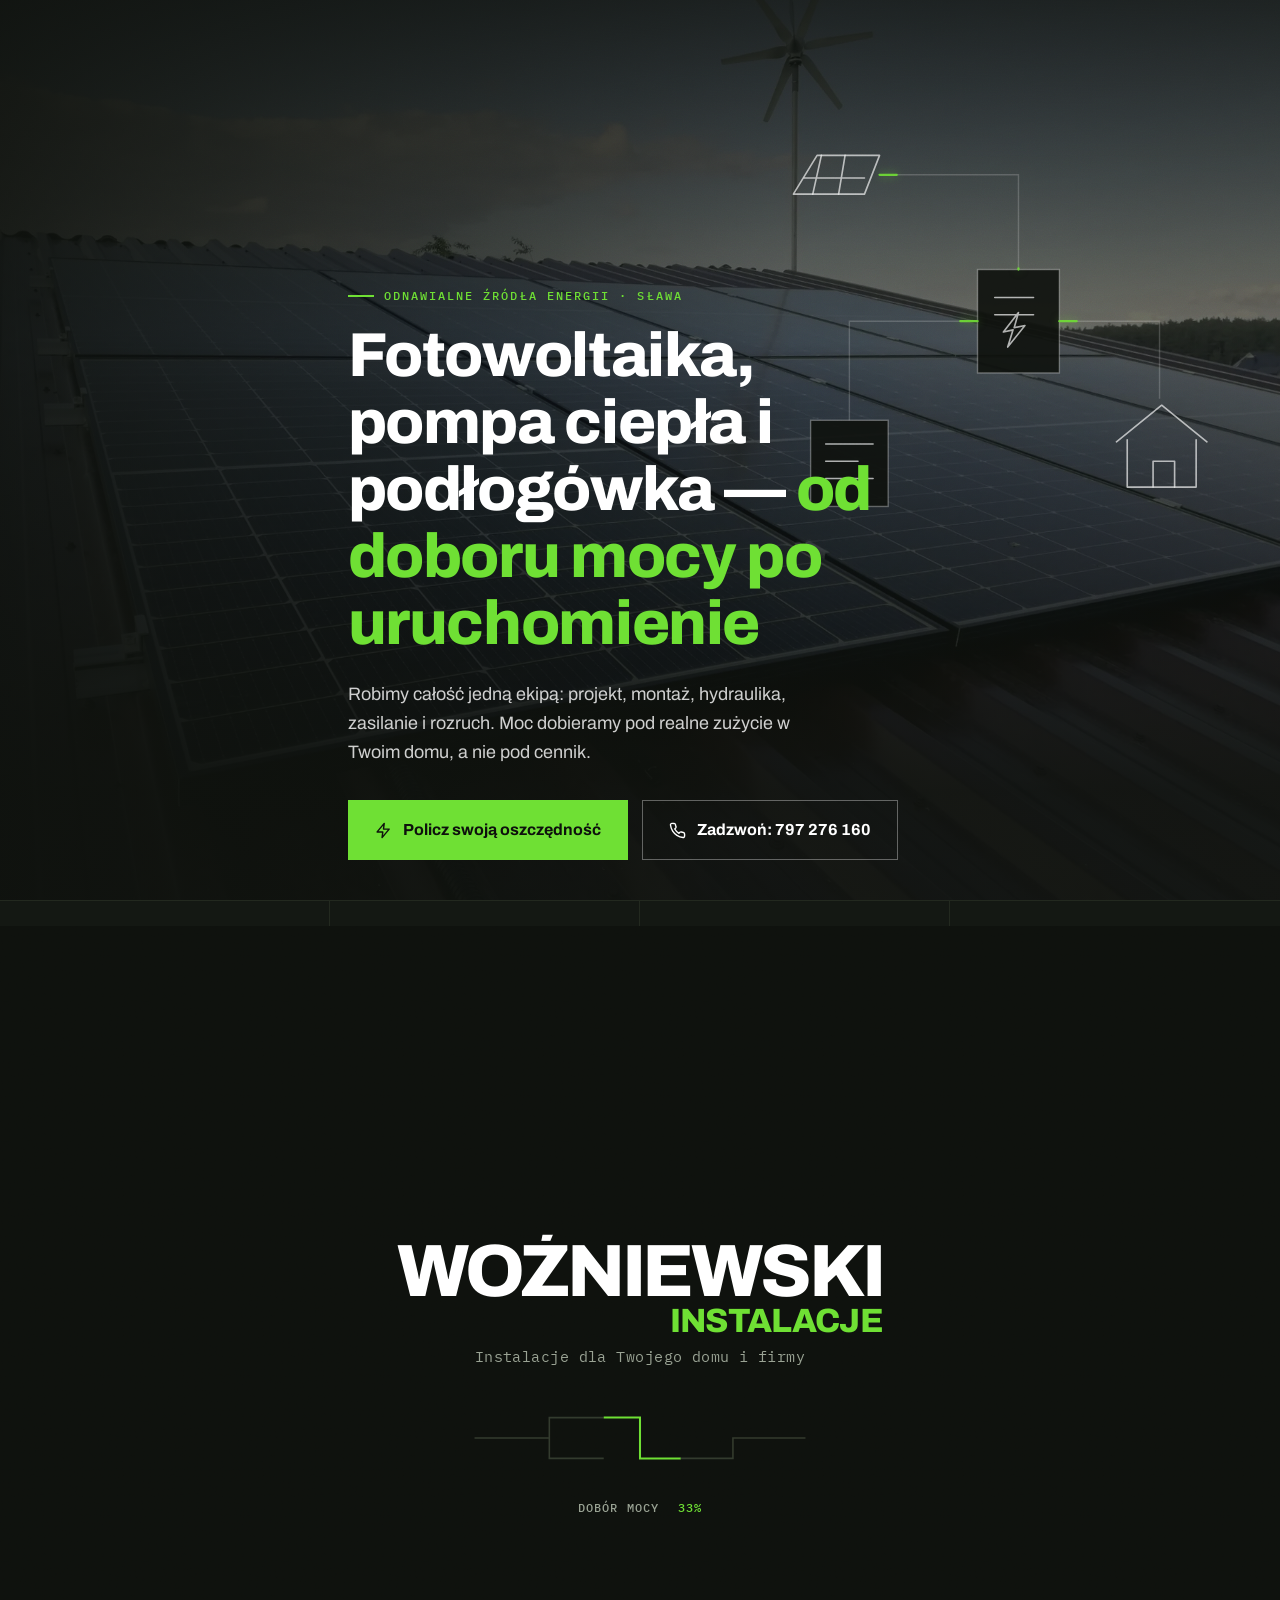
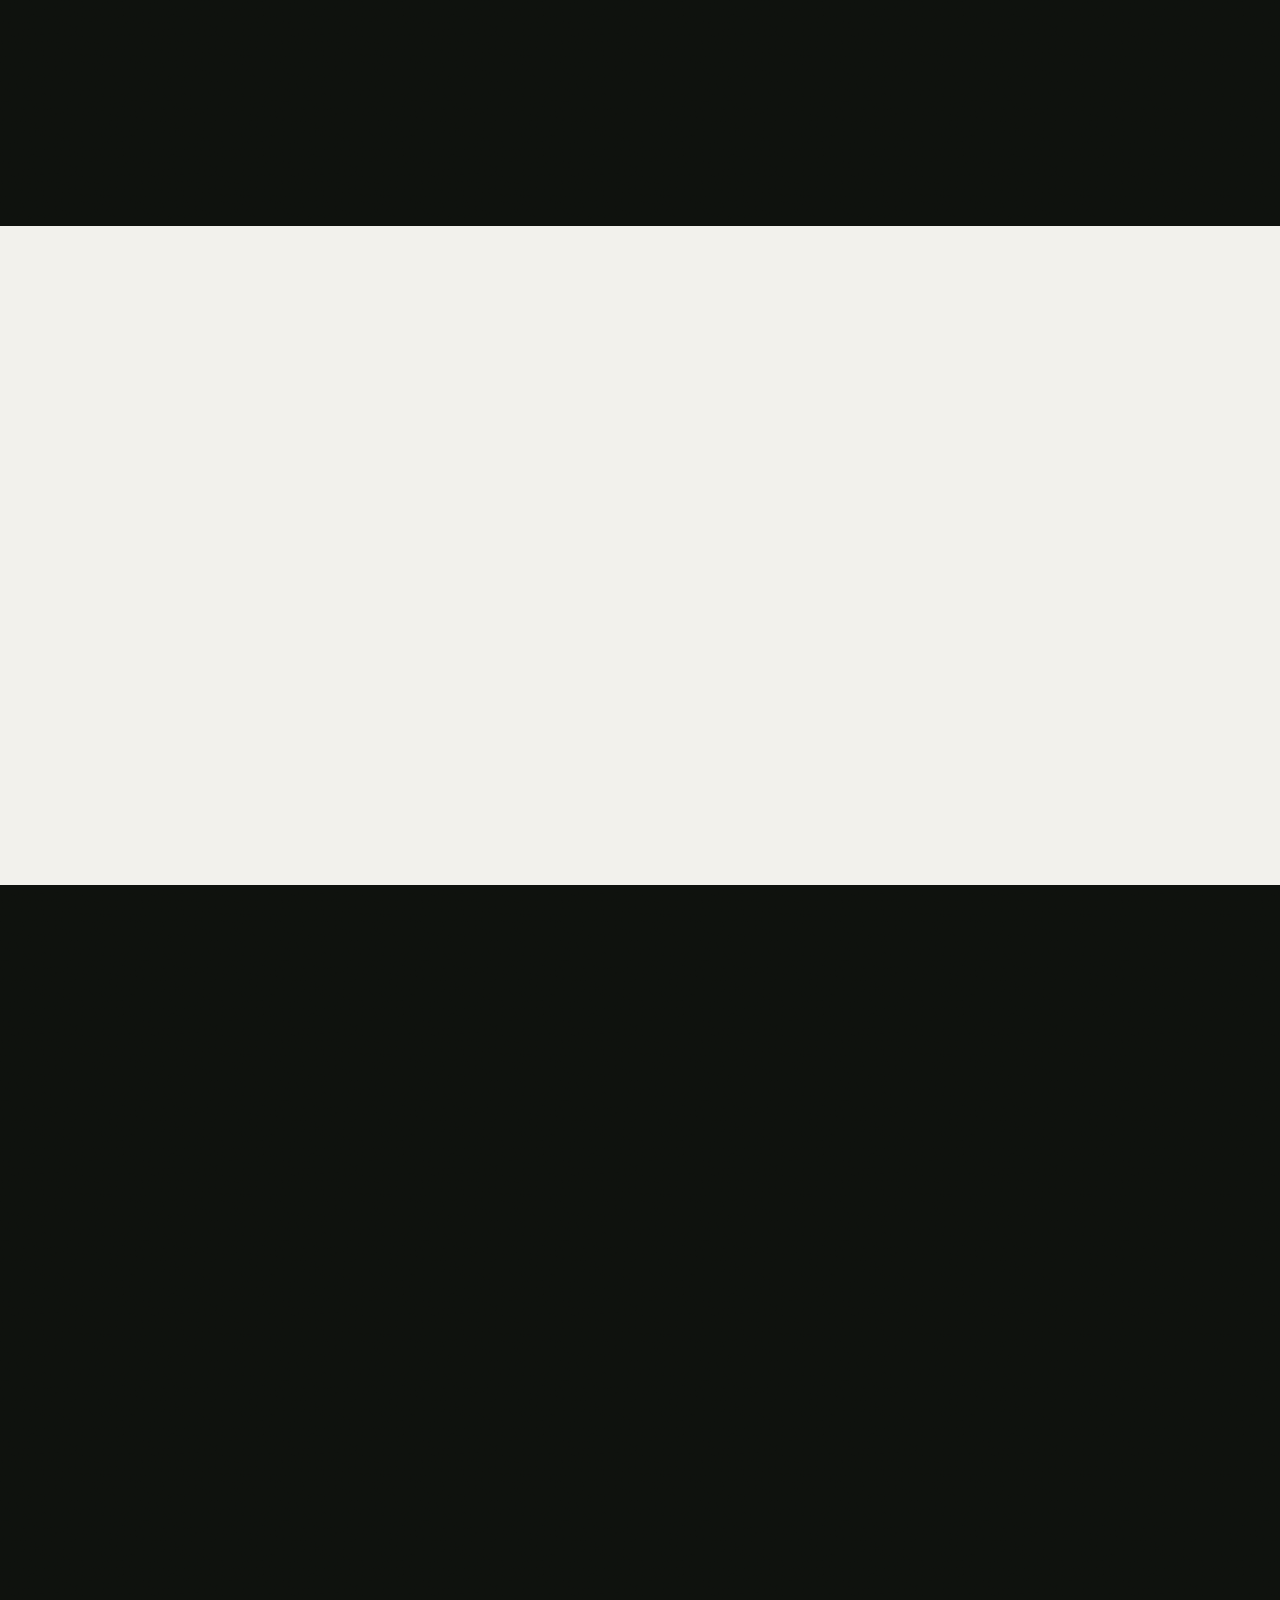
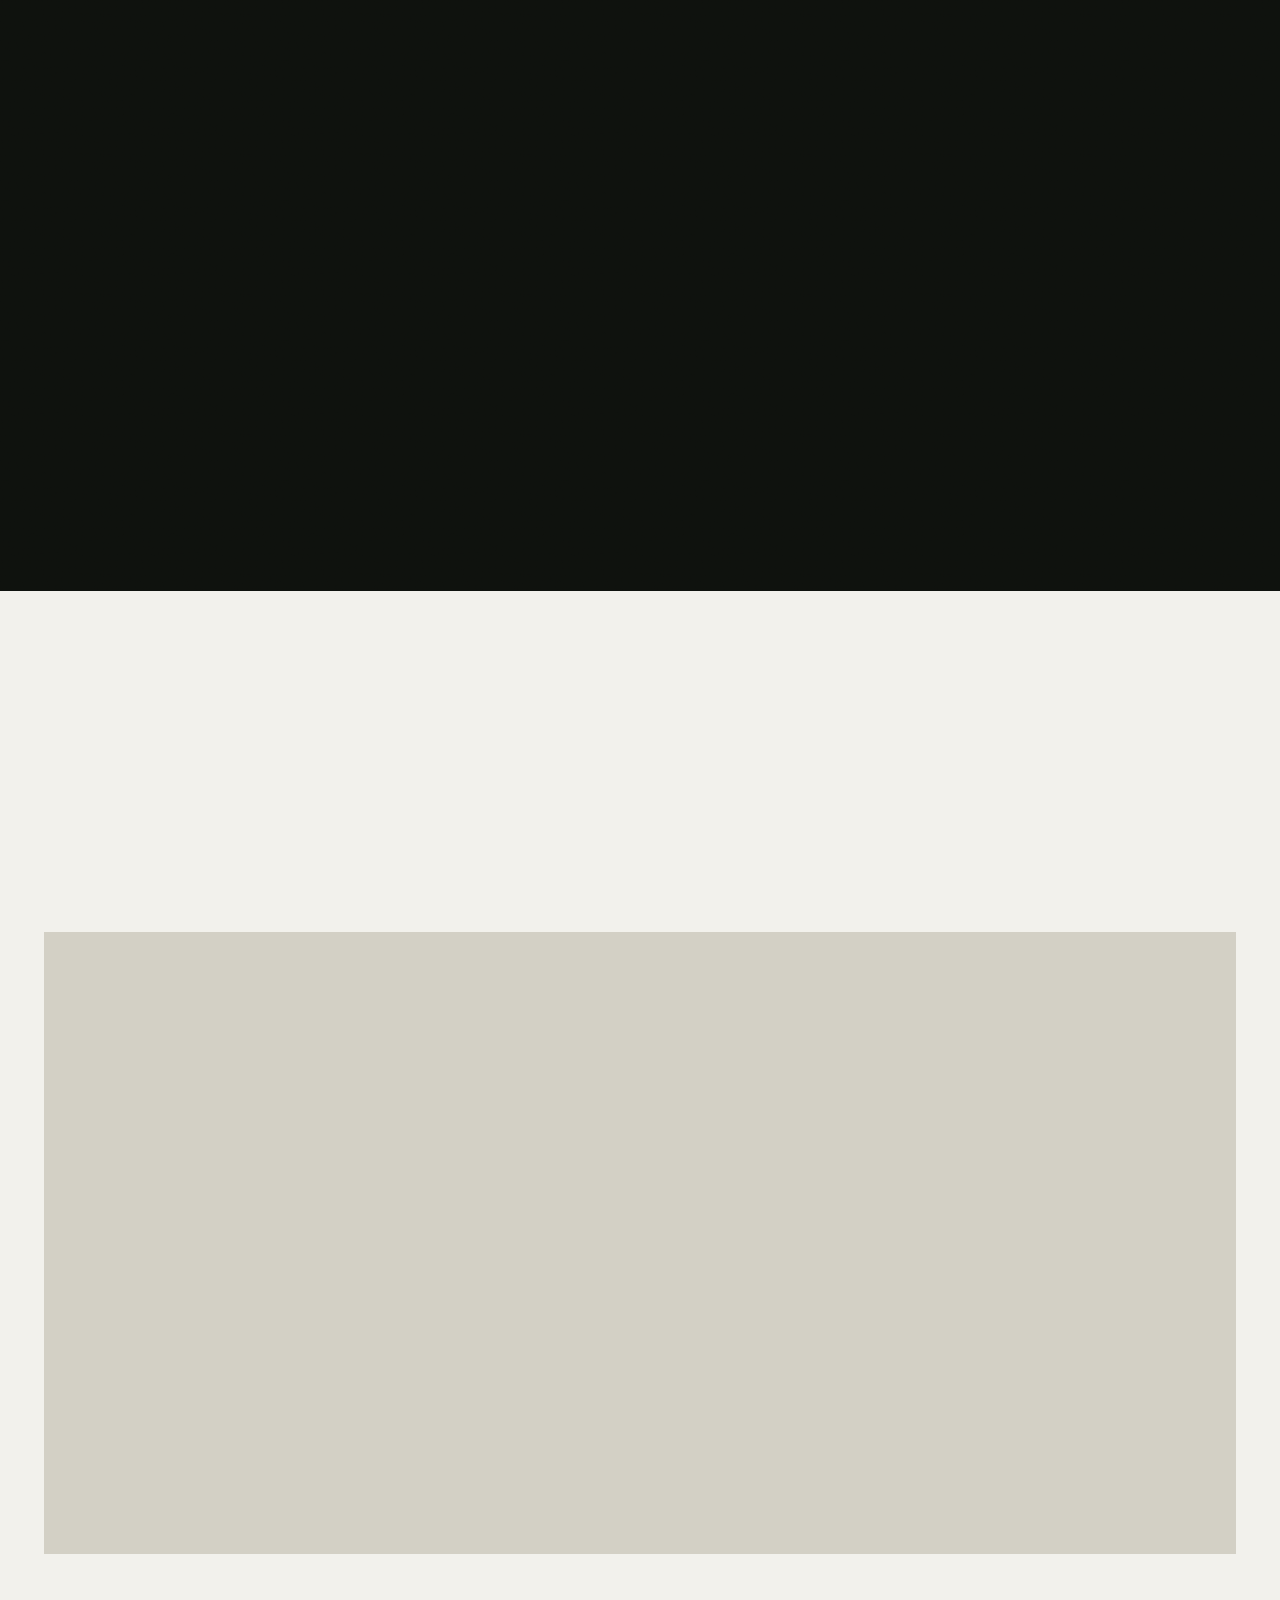
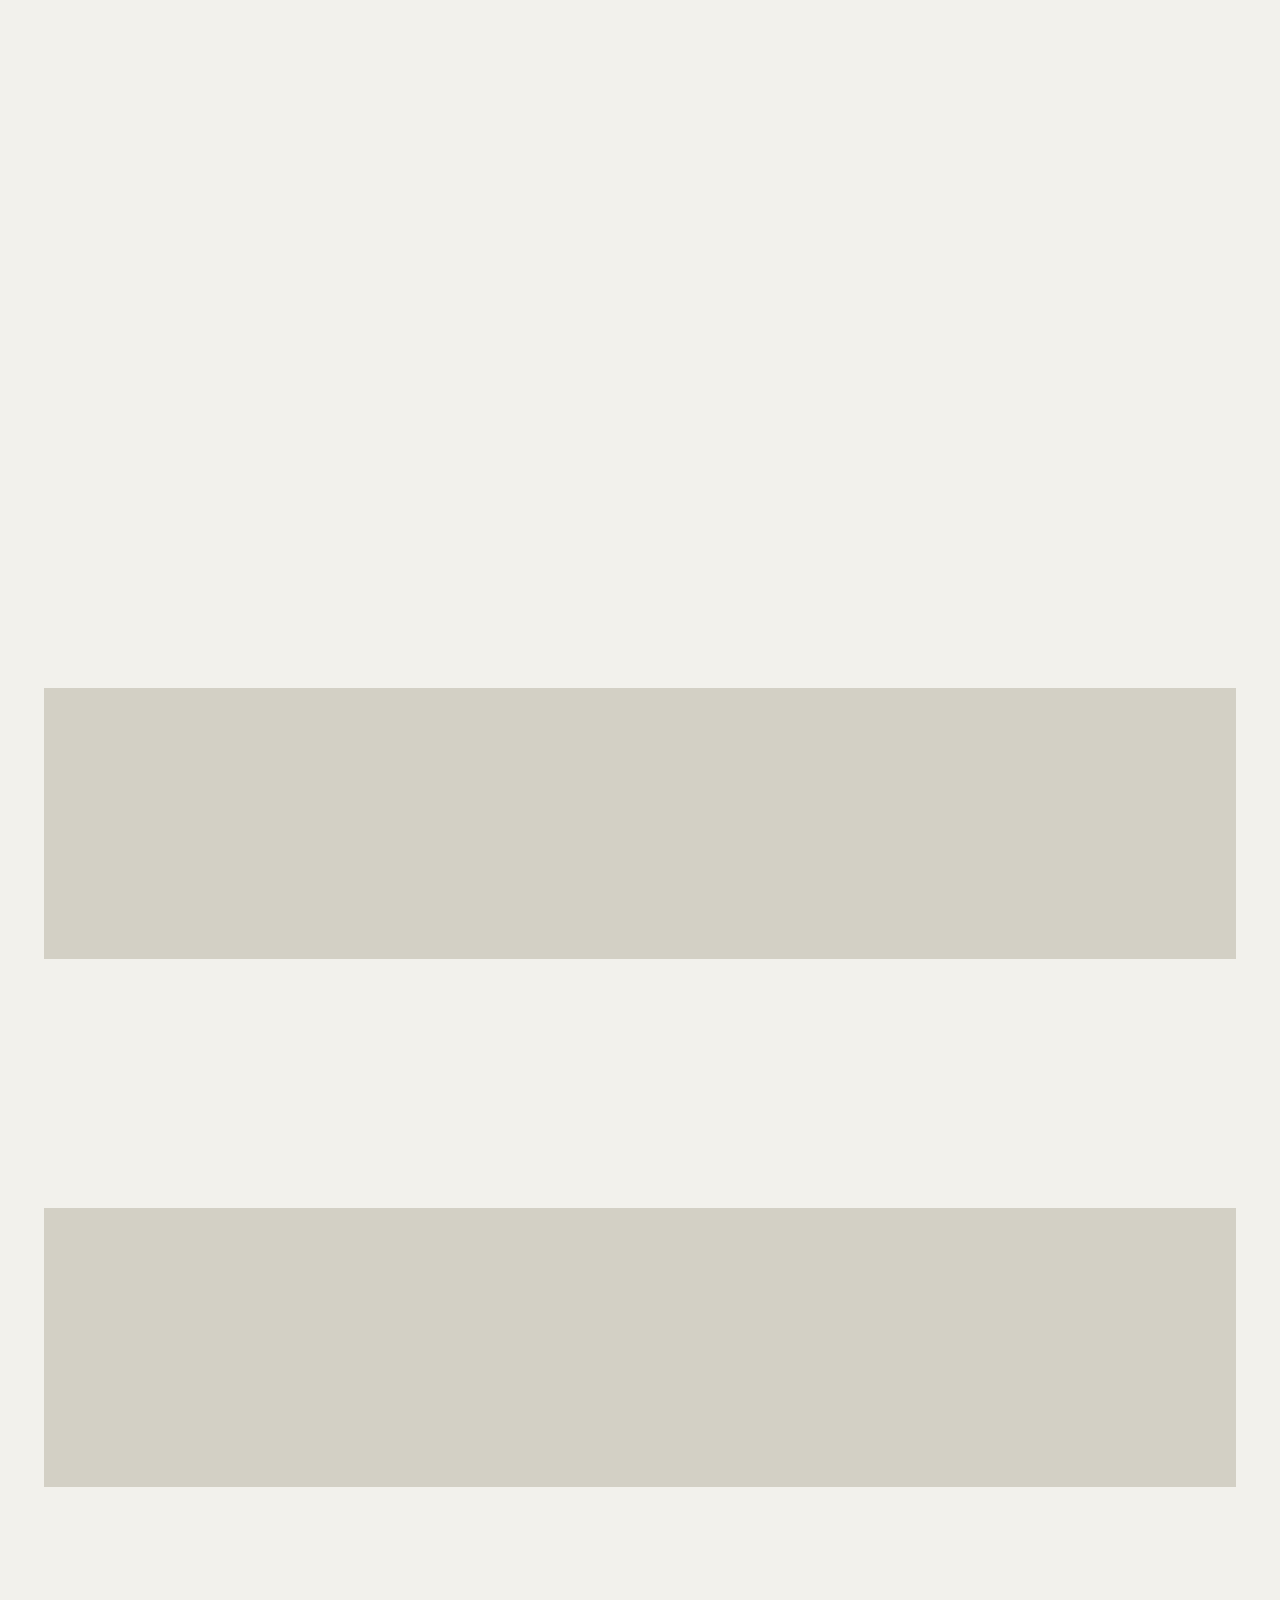
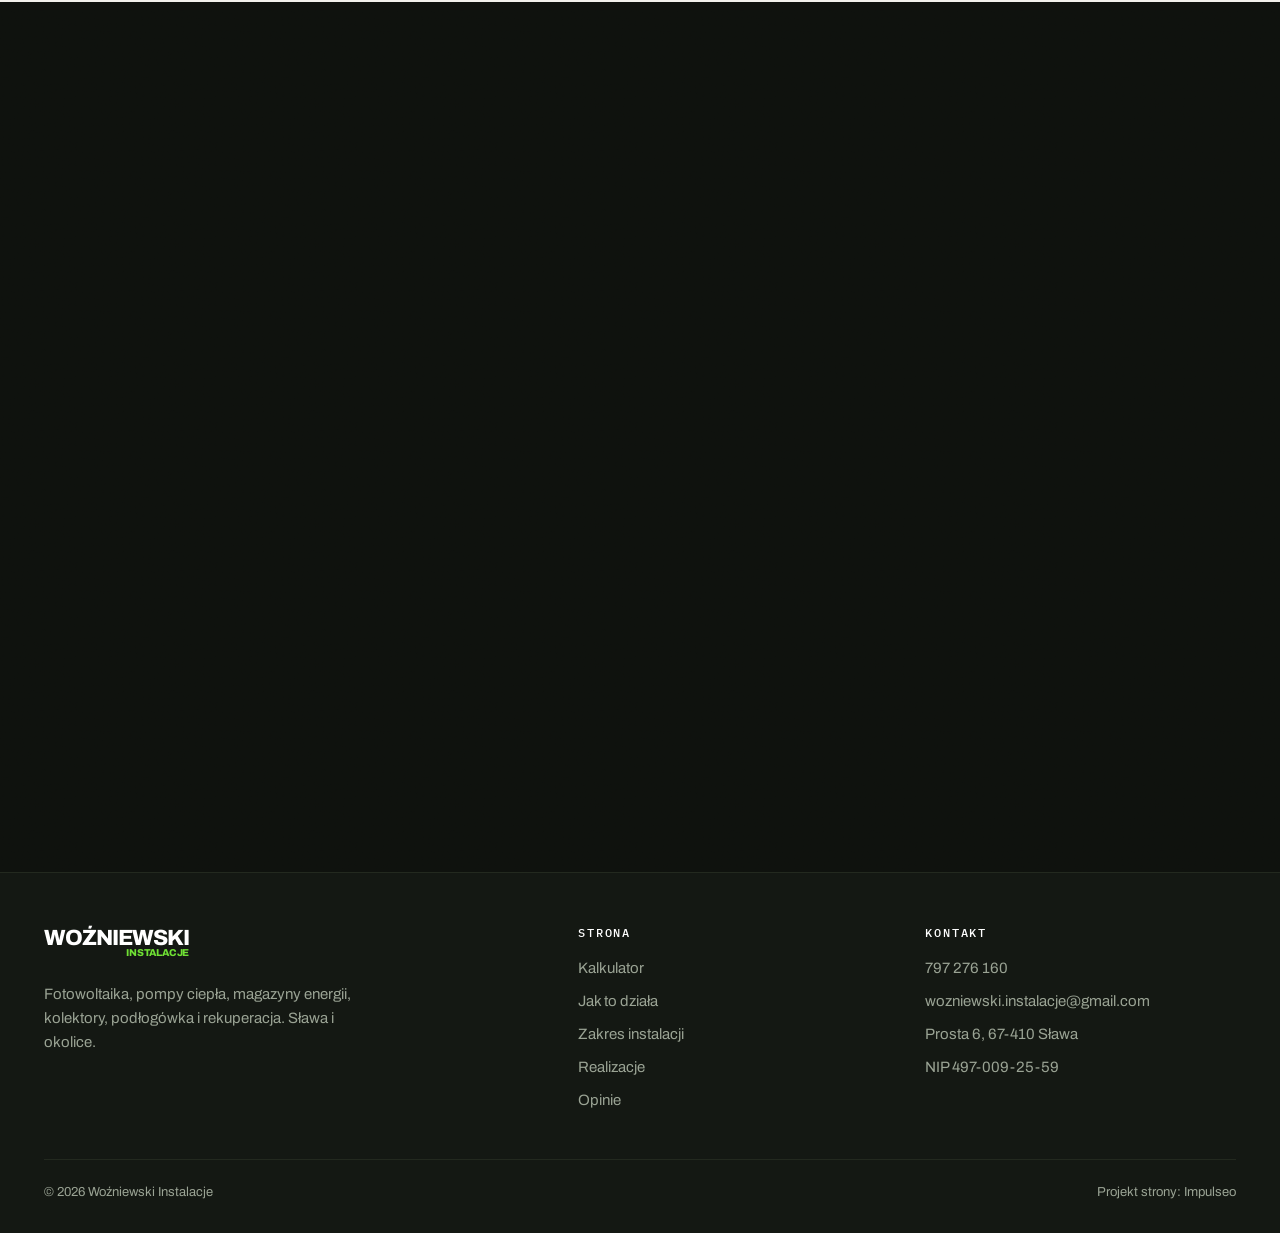
==== commit 674bbe6d: "Nowa wersja demo: ekran ladowania, kalkulator oszczednosci, animowany schemat przeplywu energii Co-A" ====
--- a/kontakt.html
+++ b/kontakt.html
@@ -1,120 +1,10 @@
 <!DOCTYPE html>
 <html lang="pl">
 <head>
-<meta charset="UTF-8">
-<meta name="viewport" content="width=device-width, initial-scale=1.0">
-<title>Kontakt - Woźniewski Instalacje</title>
-<meta name="description" content="Kontakt Woźniewski Instalacje - Prosta 6, 67-410 Sława">
-<link rel="canonical" href="https://kris20032.github.io/wozniewski-instalacje-fotowoltaika-pompy-ciepla-kolektory-sloneczne-ogrzewa/kontakt.html">
-<meta name="robots" content="noindex, nofollow">
-<meta property="og:type" content="website">
-<meta property="og:locale" content="pl_PL">
-<meta property="og:site_name" content="Woźniewski Instalacje">
-<meta property="og:title" content="Kontakt - Woźniewski Instalacje">
-<meta property="og:description" content="Kontakt Woźniewski Instalacje - Prosta 6, 67-410 Sława">
-<meta property="og:url" content="https://kris20032.github.io/wozniewski-instalacje-fotowoltaika-pompy-ciepla-kolektory-sloneczne-ogrzewa/kontakt.html">
-<meta property="og:image" content="https://kris20032.github.io/wozniewski-instalacje-fotowoltaika-pompy-ciepla-kolektory-sloneczne-ogrzewa/img/og.jpg">
-<meta property="og:image:width" content="1200">
-<meta property="og:image:height" content="630">
-<meta name="twitter:card" content="summary_large_image">
-<link rel="preconnect" href="https://fonts.googleapis.com">
-<link rel="preconnect" href="https://fonts.gstatic.com" crossorigin>
-<link href="https://fonts.googleapis.com/css2?family=Sora:wght@600;700;800&family=Manrope:wght@400;500;600&display=swap" rel="stylesheet">
-<link rel="stylesheet" href="assets/styles.css?v=8c562452">
+<meta charset="utf-8">
+<meta http-equiv="refresh" content="0; url=./#kontakt">
+<link rel="canonical" href="./">
+<title>Wozniewski Instalacje</title>
 </head>
-<body>
-
-<header class="nav">
-  <div class="wrap nav-inner">
-    <a class="brand brand-has-logo" href="index.html"><img class="brand-logo" src="img/logo.png" alt="Woźniewski Instalacje" width="656" height="208" decoding="async"></a>
-    <nav class="nav-links">
-      <a href="oferta.html">Oferta</a>
-      <a href="realizacje.html">Realizacje</a>
-      <a href="o-nas.html">O nas</a>
-      <a href="kontakt.html" class="active" aria-current="page">Kontakt</a>
-      <a href="tel:+48797276160" class="btn btn-accent">Zadzwoń +48 797 276 160</a>
-    </nav>
-    <button class="nav-toggle" aria-label="Menu"><span></span><span></span><span></span></button>
-  </div>
-</header>
-
-<main>
-<section class="pagehead">
-  <img src="img/g1.jpg" alt="Woźniewski Instalacje - Zapytaj o wycenę" width="1600" height="1200" decoding="async">
-  <div class="wrap">
-    <span class="eyebrow">Kontakt</span>
-    <h1>Zapytaj o wycenę</h1>
-    <p>Odpowiemy na pytania i przygotujemy wycenę.</p>
-  </div>
-</section>
-<section>
-  <div class="wrap contact-grid">
-    <div class="reveal">
-      <span class="eyebrow">Dane kontaktowe</span>
-      <h2 style="margin:var(--space-4) 0 var(--space-6)">Woźniewski Instalacje</h2>
-      <div class="info-list">
-        <div class="info-row"><div class="ic"><svg class="ico-tel" width="16" height="16" viewBox="0 0 24 24" fill="none" aria-hidden="true"><path d="M6.6 10.8a15.5 15.5 0 0 0 6.6 6.6l2.2-2.2a1 1 0 0 1 1-.24 11.4 11.4 0 0 0 3.6.58 1 1 0 0 1 1 1V20a1 1 0 0 1-1 1A17 17 0 0 1 3 4a1 1 0 0 1 1-1h3.5a1 1 0 0 1 1 1c0 1.25.2 2.46.58 3.6a1 1 0 0 1-.25 1l-2.23 2.2Z" fill="currentColor"/></svg></div><div><div class="lbl">Telefon</div><a class="val" href="tel:+48797276160">+48 797 276 160</a></div></div>
-        <div class="info-row"><div class="ic"><svg class="ico-mail" width="16" height="16" viewBox="0 0 24 24" fill="none" aria-hidden="true"><rect x="3.2" y="5.5" width="17.6" height="13" rx="1.6" stroke="currentColor" stroke-width="1.6"/><path d="M4 7l8 6 8-6" stroke="currentColor" stroke-width="1.6" stroke-linecap="round" stroke-linejoin="round"/></svg></div><div><div class="lbl">E-mail</div><a class="val" href="mailto:wozniewski.instalacje@gmail.com">wozniewski.instalacje@gmail.com</a></div></div>
-        <div class="info-row"><div class="ic"><svg class="ico-pin" width="16" height="16" viewBox="0 0 24 24" fill="none" aria-hidden="true"><path d="M12 21s7-6.1 7-11.5A7 7 0 0 0 5 9.5C5 14.9 12 21 12 21Z" stroke="currentColor" stroke-width="1.6" fill="none"/><circle cx="12" cy="9.5" r="2.4" fill="currentColor"/></svg></div><div><div class="lbl">Adres</div><div class="val">Prosta 6, 67-410 Sława</div></div></div>
-      </div>
-    </div>
-    <div class="reveal">
-      <form class="form" action="https://formsubmit.co/wozniewski.instalacje@gmail.com" method="POST">
-        <input type="hidden" name="_subject" value="Zapytanie ze strony Woźniewski Instalacje">
-        <input type="hidden" name="_captcha" value="false">
-        <input type="hidden" name="_template" value="table">
-        <div class="fld"><label for="name">Imię / firma</label><input id="name" name="name" type="text" placeholder="np. Jan Kowalski" required></div>
-        <div class="fld"><label for="email">E-mail</label><input id="email" name="email" type="email" placeholder="adres@email.pl" required></div>
-        <div class="fld"><label for="phone">Telefon</label><input id="phone" name="phone" type="tel" placeholder="+48 ..."></div>
-        <div class="fld"><label for="msg">Czego dotyczy zapytanie?</label><textarea id="msg" name="message" placeholder="Napisz krótko, w czym możemy pomóc" required></textarea></div>
-        <button type="submit" class="btn btn-accent" style="width:100%;justify-content:center">Wyślij zapytanie <span class="arr">→</span></button>
-        <p class="note">Wiadomość trafi bezpośrednio do nas. Można też zadzwonić: +48 797 276 160.</p>
-      </form>
-    </div>
-  </div>
-</section>
-<section style="padding-top:0">
-  <div class="wrap reveal">
-    <iframe class="map" title="Woźniewski Instalacje - Sława" src="https://maps.google.com/maps?q=51.8832481%2C16.0622952&z=15&output=embed" loading="lazy" referrerpolicy="no-referrer-when-downgrade"></iframe>
-  </div>
-</section>
-</main>
-
-<footer>
-  <div class="wrap">
-    <div class="foot-grid">
-      <div class="foot-brand">
-        <div class="name">Woźniewski Instalacje</div>
-        <p>Montujemy instalacje fotowoltaiczne, pompy ciepła, magazyny energii i kolektory słoneczne.</p>
-      </div>
-      <div class="foot-col">
-        <h4>Nawigacja</h4>
-        <a href="oferta.html">Oferta</a>
-        <a href="realizacje.html">Realizacje</a>
-        <a href="o-nas.html">O nas</a>
-        <a href="kontakt.html">Kontakt</a>
-      </div>
-      <div class="foot-col">
-        <h4>Kontakt</h4>
-        <a href="tel:+48797276160">+48 797 276 160</a>
-        <a href="mailto:wozniewski.instalacje@gmail.com">wozniewski.instalacje@gmail.com</a>
-        <p>Prosta 6, 67-410 Sława</p>
-        <a href="https://maps.google.com/?cid=12516394094490954286&g_mp=Cidnb29nbGUubWFwcy5wbGFjZXMudjEuUGxhY2VzLlNlYXJjaFRleHQQAhgEIAA" target="_blank" rel="noopener">Jak dojechać →</a>
-      <div class="foot-soc">
-        <a class="soc" href="https://www.facebook.com/profile.php?id=100066319638331" target="_blank" rel="noopener" aria-label="Facebook - Woźniewski Instalacje"><svg viewBox="0 0 24 24" aria-hidden="true" focusable="false"><path d="M9.101 23.691v-7.98H6.627v-3.667h2.474v-1.58c0-4.085 1.848-5.978 5.858-5.978.401 0 .955.042 1.468.103a8.68 8.68 0 0 1 1.141.195v3.325a8.623 8.623 0 0 0-.653-.036 26.805 26.805 0 0 0-.733-.009c-.707 0-1.259.096-1.675.309a1.686 1.686 0 0 0-.679.622c-.258.42-.374.995-.374 1.752v1.297h3.919l-.386 2.103-.287 1.564h-3.246v8.245C19.396 23.238 24 18.179 24 12.044c0-6.627-5.373-12-12-12s-12 5.373-12 12c0 5.628 3.874 10.35 9.101 11.647Z" fill="currentColor"/></svg></a>
-        <a class="soc" href="https://maps.google.com/?cid=12516394094490954286&g_mp=Cidnb29nbGUubWFwcy5wbGFjZXMudjEuUGxhY2VzLlNlYXJjaFRleHQQAhgEIAA" target="_blank" rel="noopener" aria-label="Google - Woźniewski Instalacje"><svg viewBox="0 0 24 24" aria-hidden="true" focusable="false"><path d="M12.48 10.92v3.28h7.84c-.24 1.84-.853 3.187-1.787 4.133-1.147 1.147-2.933 2.4-6.053 2.4-4.827 0-8.6-3.893-8.6-8.72s3.773-8.72 8.6-8.72c2.6 0 4.507 1.027 5.907 2.347l2.307-2.307C18.747 1.44 16.133 0 12.48 0 5.867 0 .307 5.387.307 12s5.56 12 12.173 12c3.573 0 6.267-1.173 8.373-3.36 2.16-2.16 2.84-5.213 2.84-7.667 0-.76-.053-1.467-.173-2.053H12.48z" fill="currentColor"/></svg></a>
-      </div>
-      </div>
-    </div>
-    <div class="foot-bot">
-      <span>© 2026 Woźniewski Instalacje</span>
-      <span>Projekt strony: <a class="foot-credit" href="https://impulseo.pl" target="_blank" rel="noopener">Impulseo</a></span>
-    </div>
-  </div>
-</footer>
-<div class="sticky-call"><a class="sc-call" href="tel:+48797276160"><svg class="ico-tel" width="16" height="16" viewBox="0 0 24 24" fill="none" aria-hidden="true"><path d="M6.6 10.8a15.5 15.5 0 0 0 6.6 6.6l2.2-2.2a1 1 0 0 1 1-.24 11.4 11.4 0 0 0 3.6.58 1 1 0 0 1 1 1V20a1 1 0 0 1-1 1A17 17 0 0 1 3 4a1 1 0 0 1 1-1h3.5a1 1 0 0 1 1 1c0 1.25.2 2.46.58 3.6a1 1 0 0 1-.25 1l-2.23 2.2Z" fill="currentColor"/></svg> Zadzwoń</a><a class="sc-quote" href="kontakt.html">Zadzwoń po wycenę</a></div>
-<div class="demo-wazne" data-do="2026-09-18" data-cykl="3" hidden><svg class="dw-ico" width="13" height="13" viewBox="0 0 24 24" fill="none" aria-hidden="true"><circle cx="12" cy="12" r="8.6" stroke="currentColor" stroke-width="1.8"/><path d="M12 7.2V12l3.3 2" stroke="currentColor" stroke-width="1.8" stroke-linecap="round"/></svg><span class="dw-txt"></span></div>
-
-<script src="assets/main.js"></script>
-</body>
+<body><p>Przenosimy Cie na strone glowna. <a href="./#kontakt">Kliknij, jesli nic sie nie dzieje</a>.</p></body>
 </html>
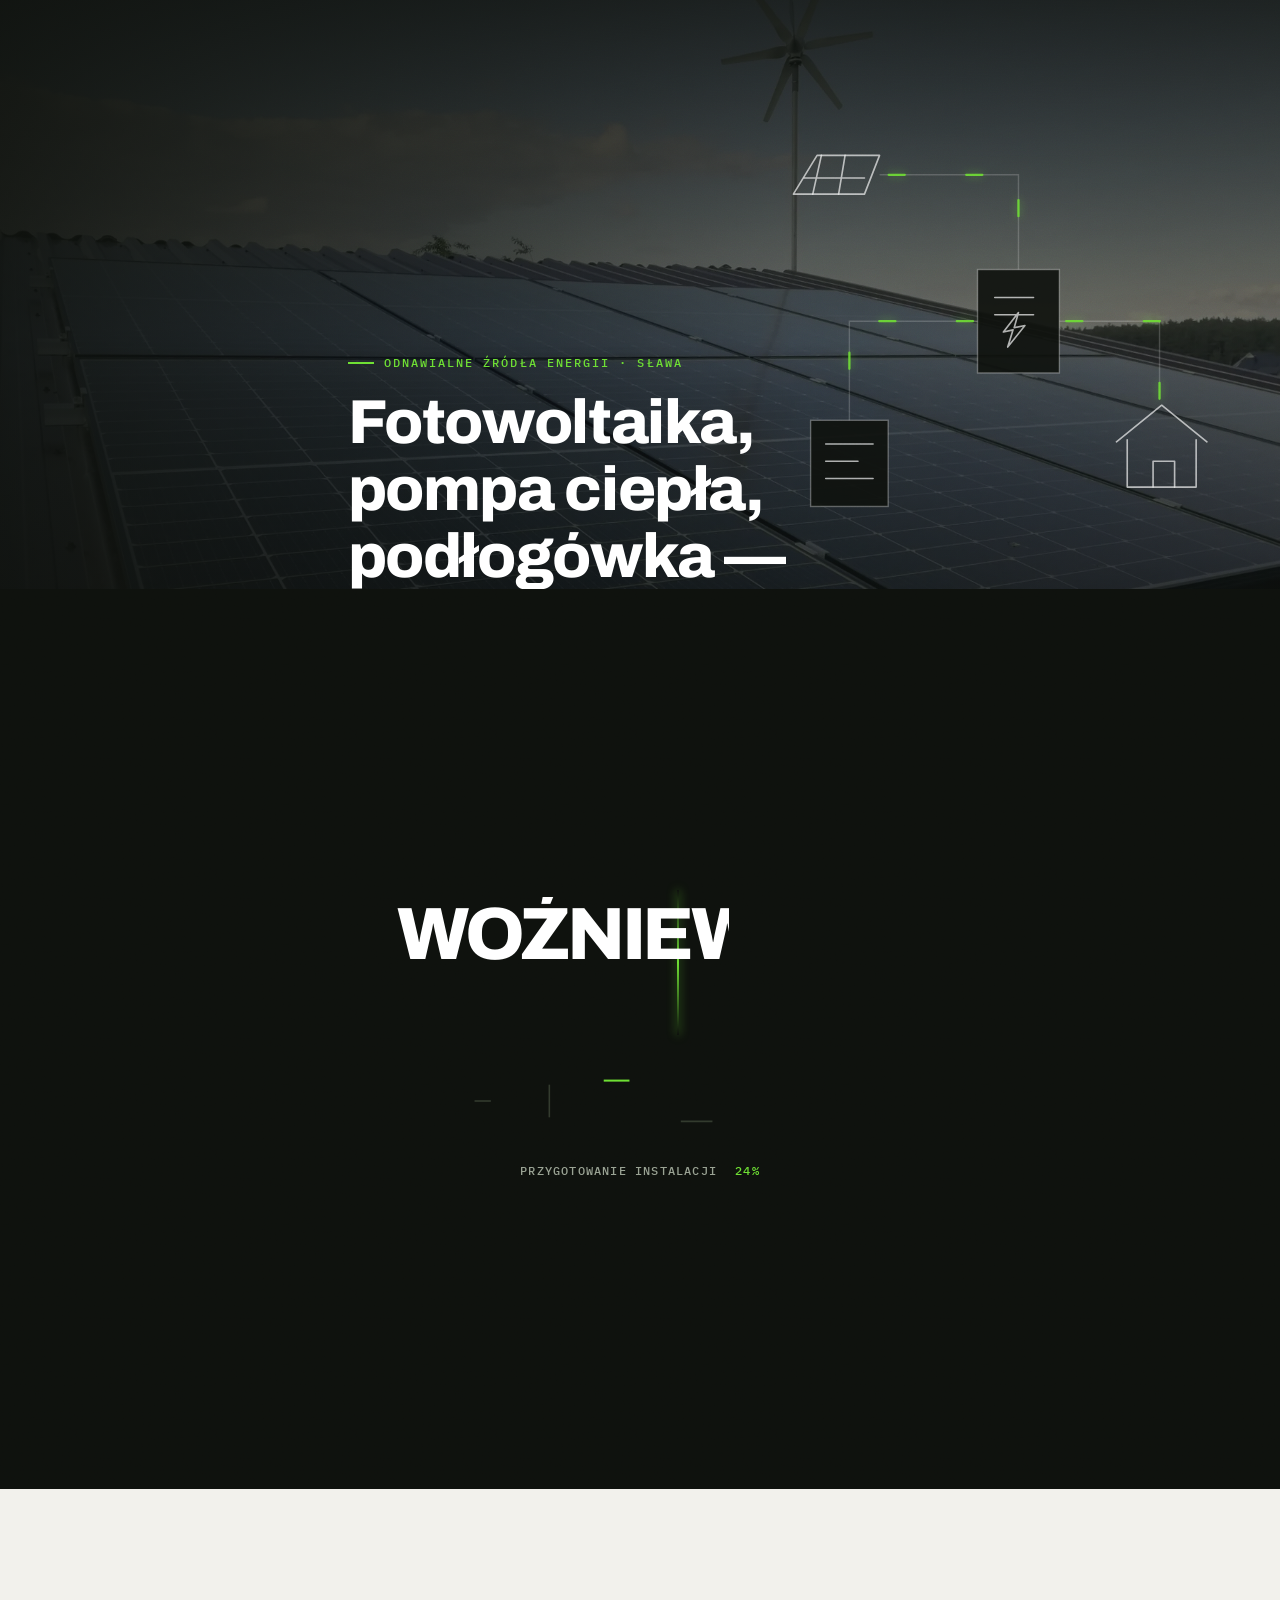
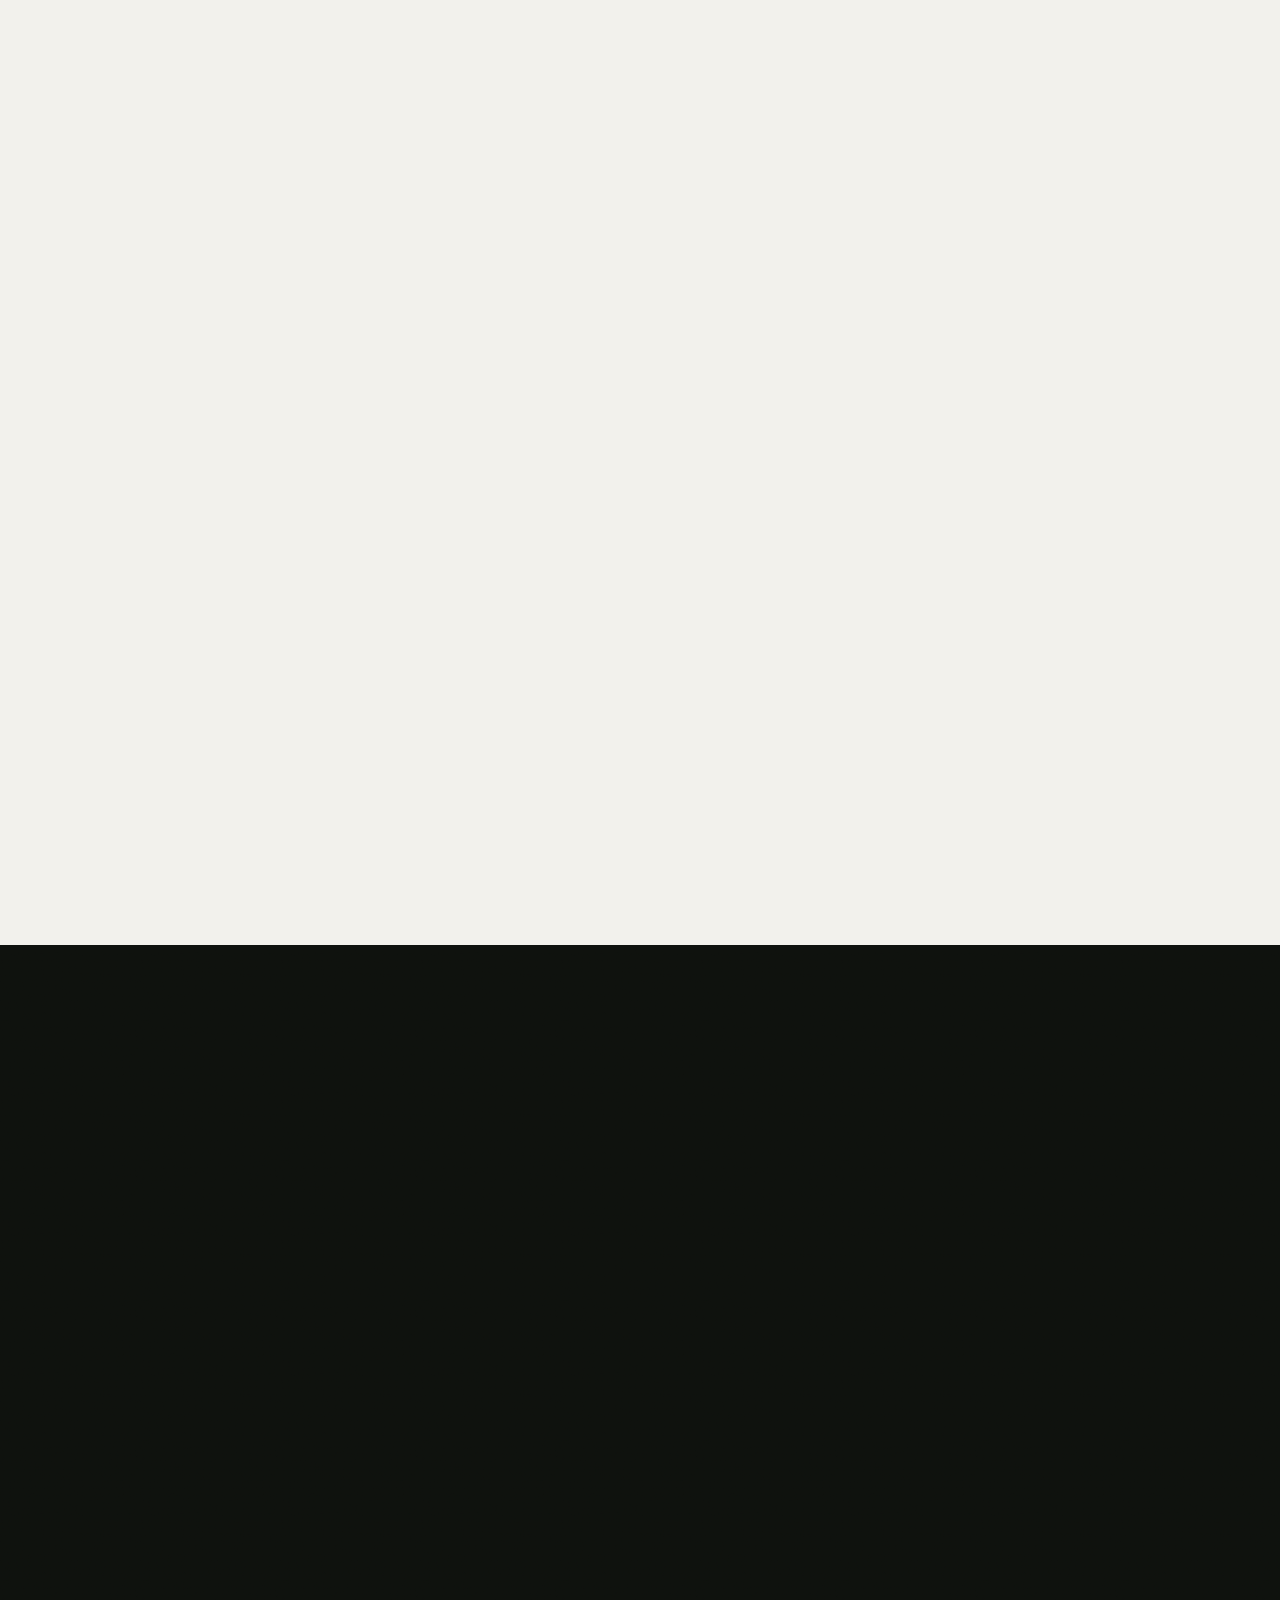
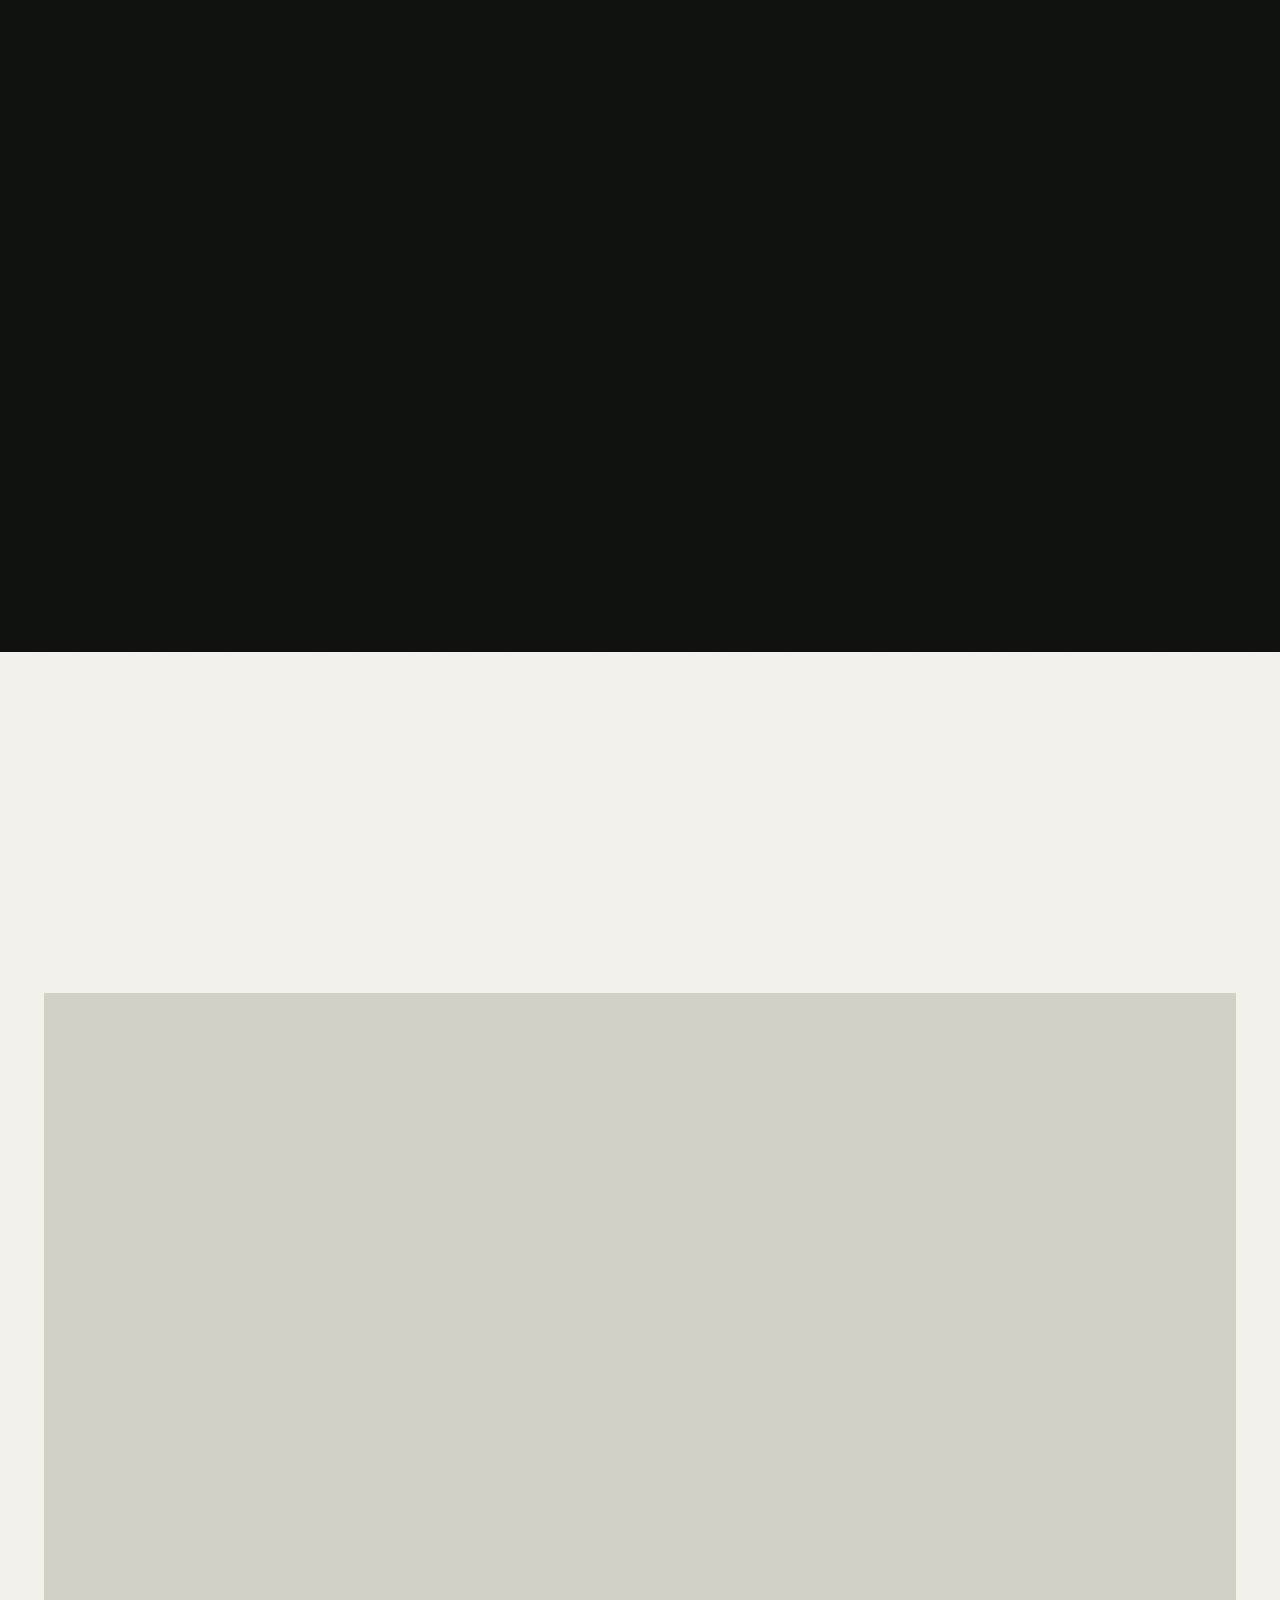
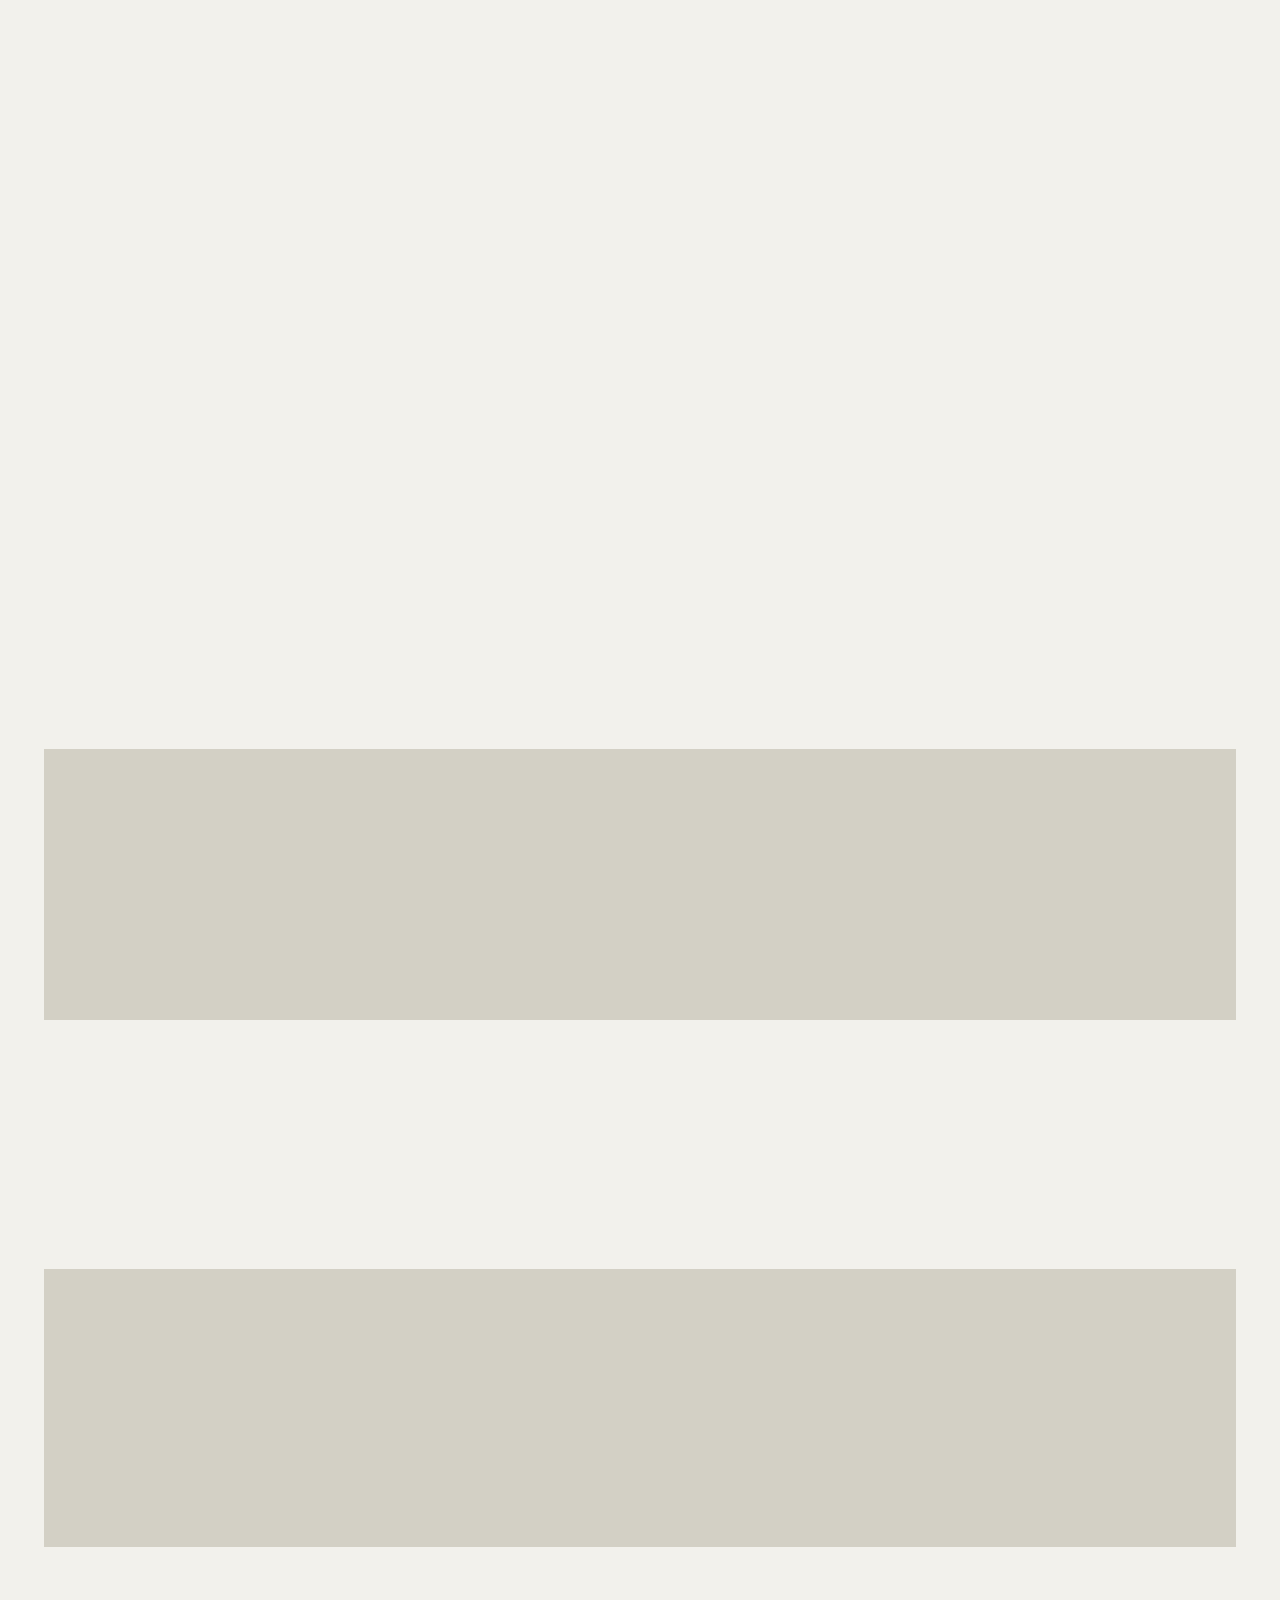
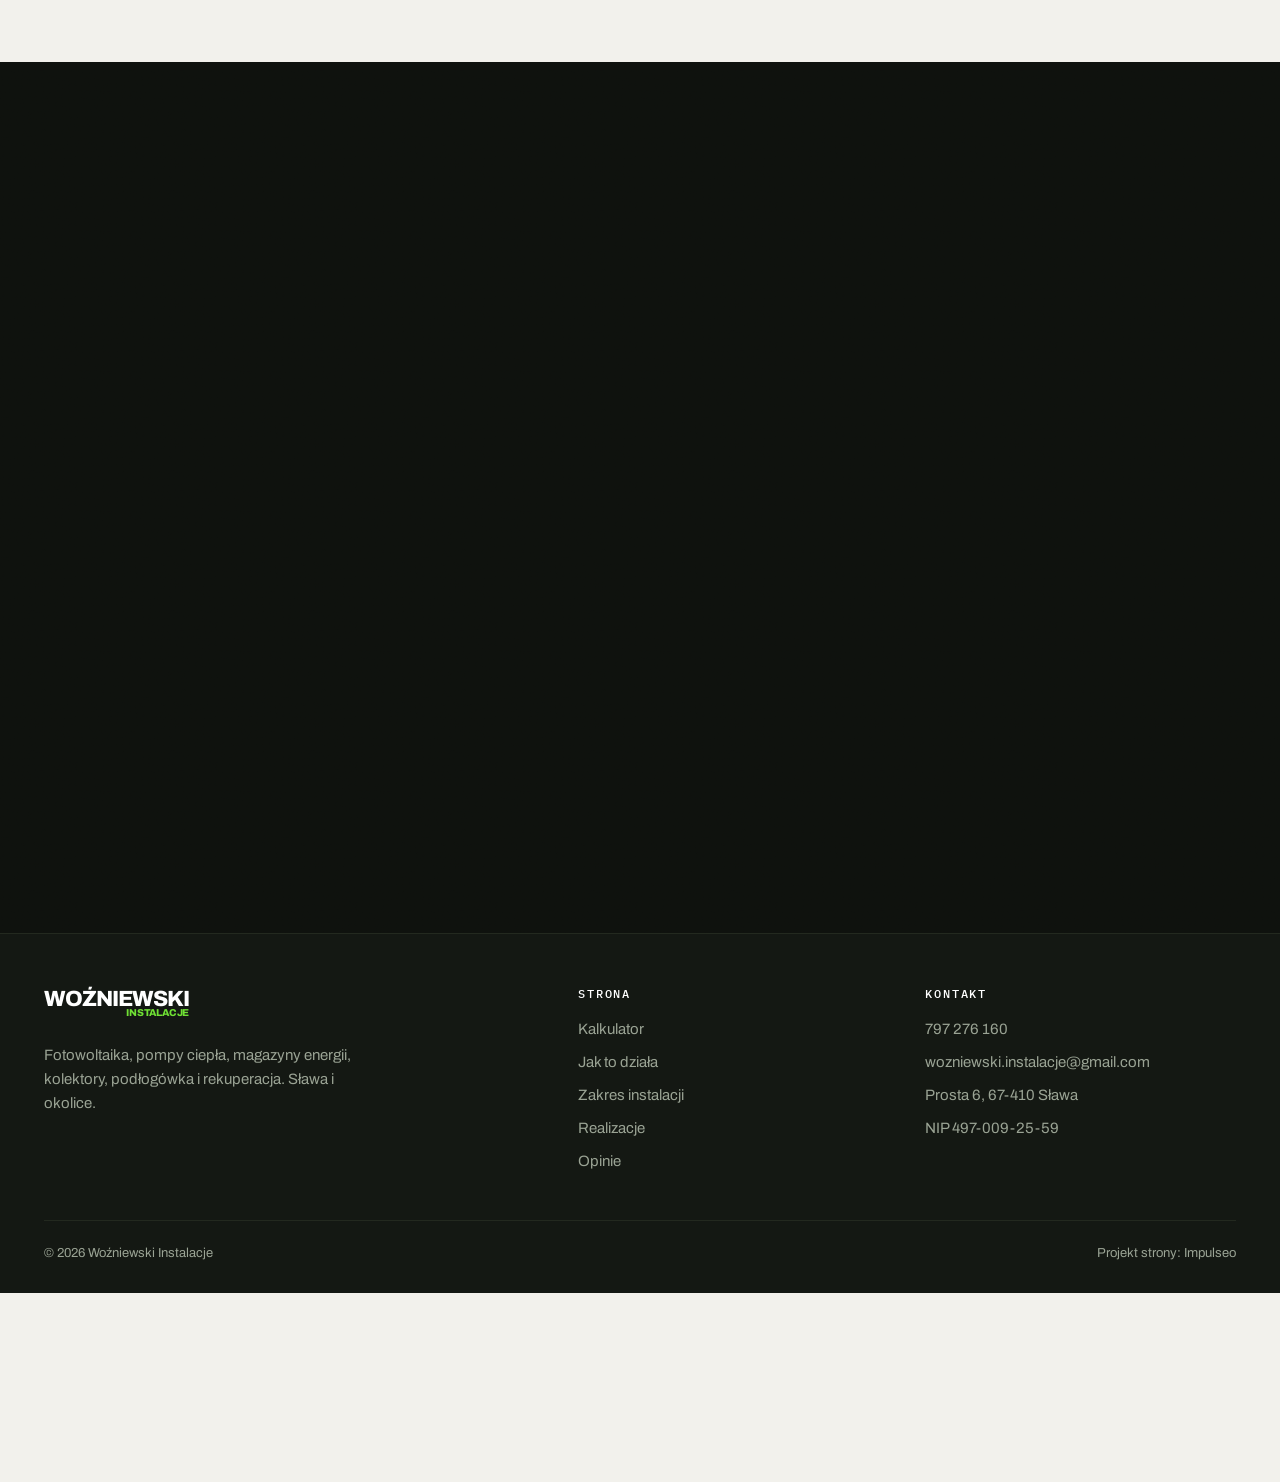
==== commit 0a2ce7d6: "Demo z noindex — nie indeksuje sie klientowi przed podpisem Demo stalo publicznie na github.io bez z" ====
--- a/kontakt.html
+++ b/kontakt.html
@@ -5,6 +5,7 @@
 <meta http-equiv="refresh" content="0; url=./#kontakt">
 <link rel="canonical" href="./">
 <title>Wozniewski Instalacje</title>
+<meta name="robots" content="noindex, nofollow">
 </head>
 <body><p>Przenosimy Cie na strone glowna. <a href="./#kontakt">Kliknij, jesli nic sie nie dzieje</a>.</p></body>
 </html>
